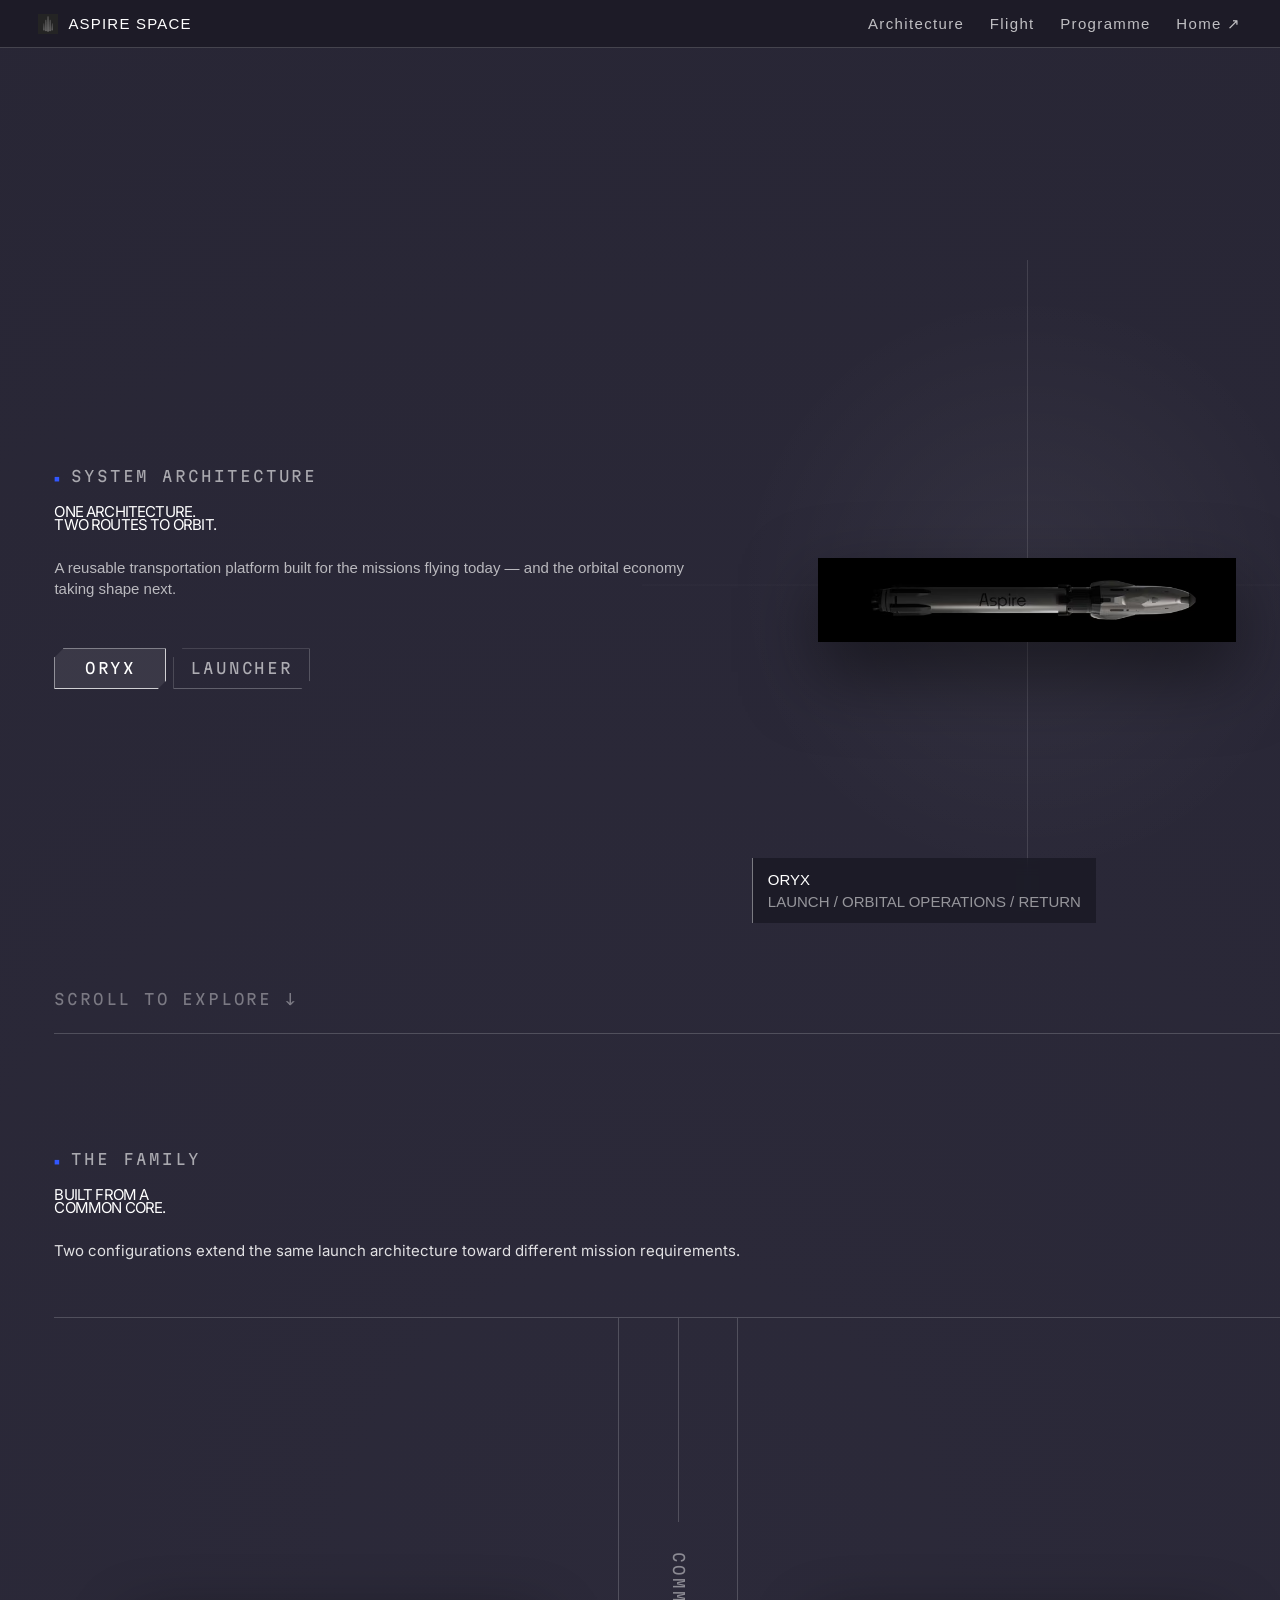
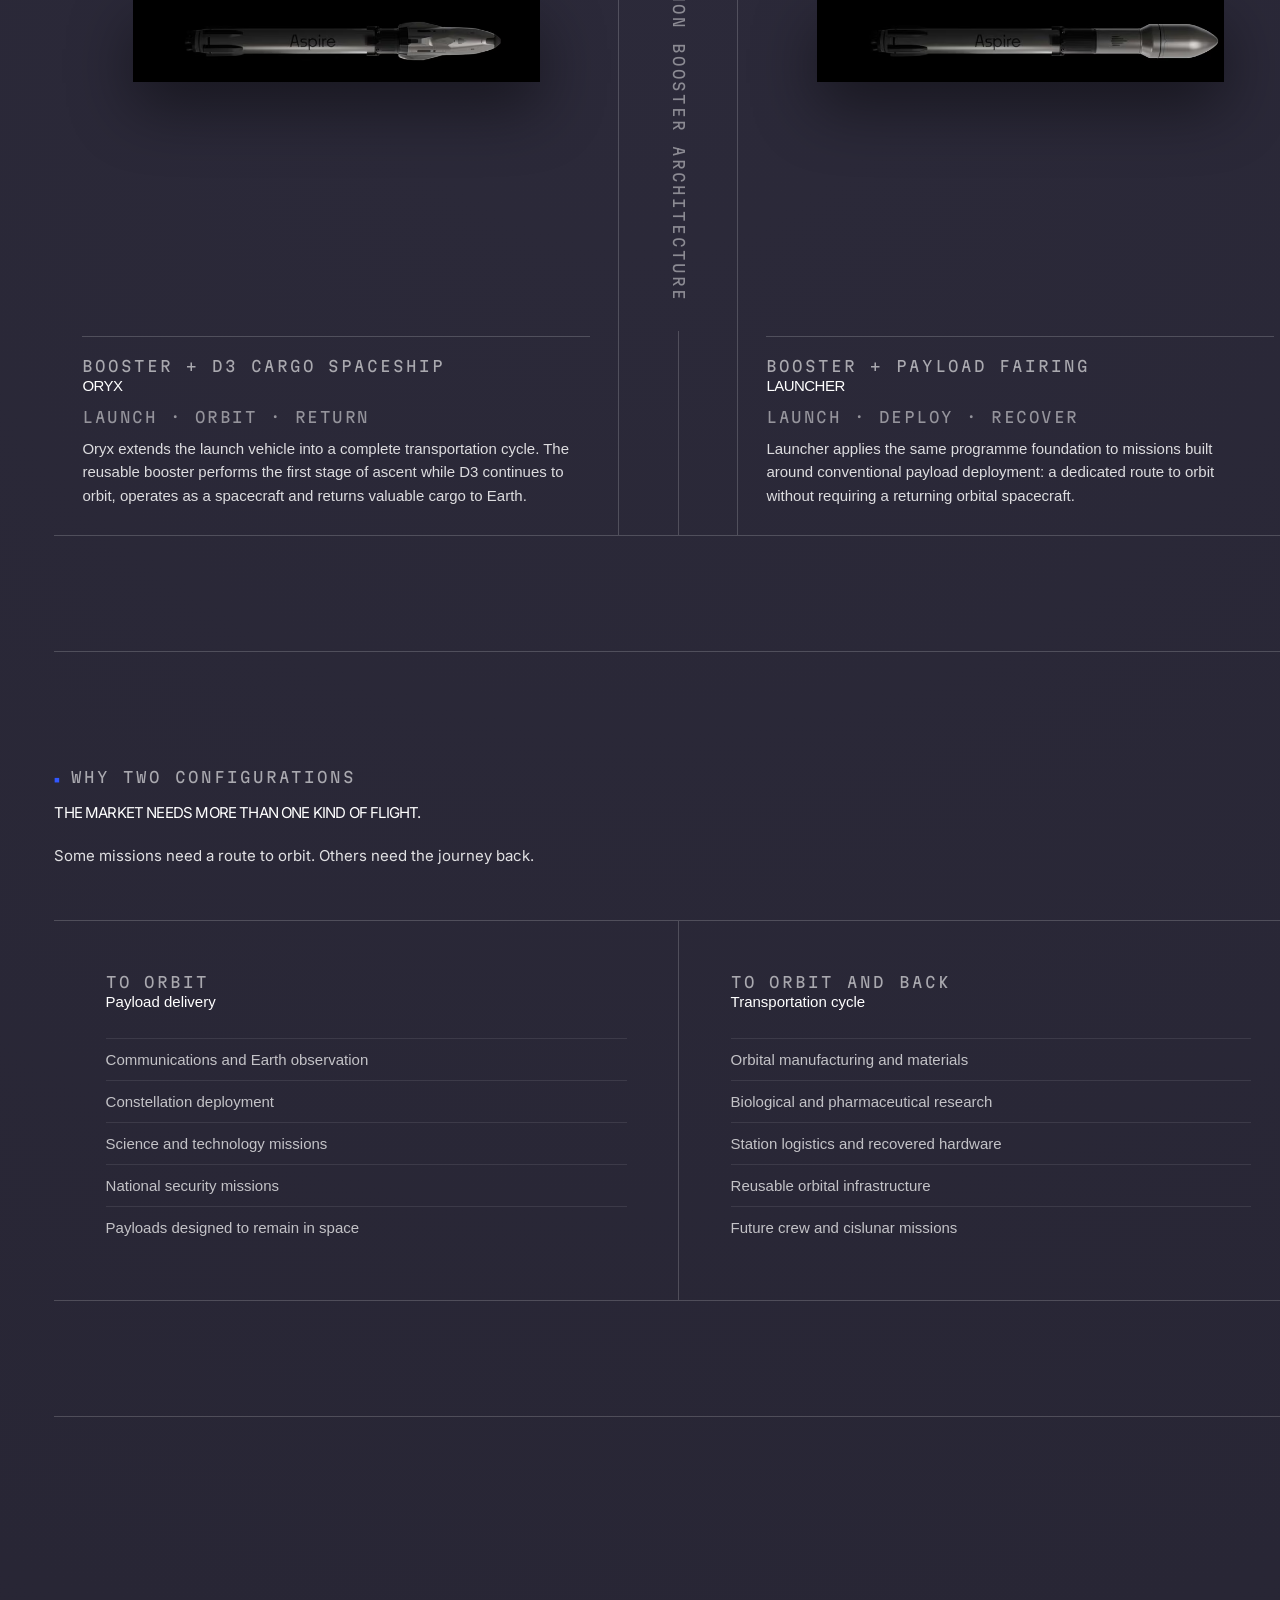
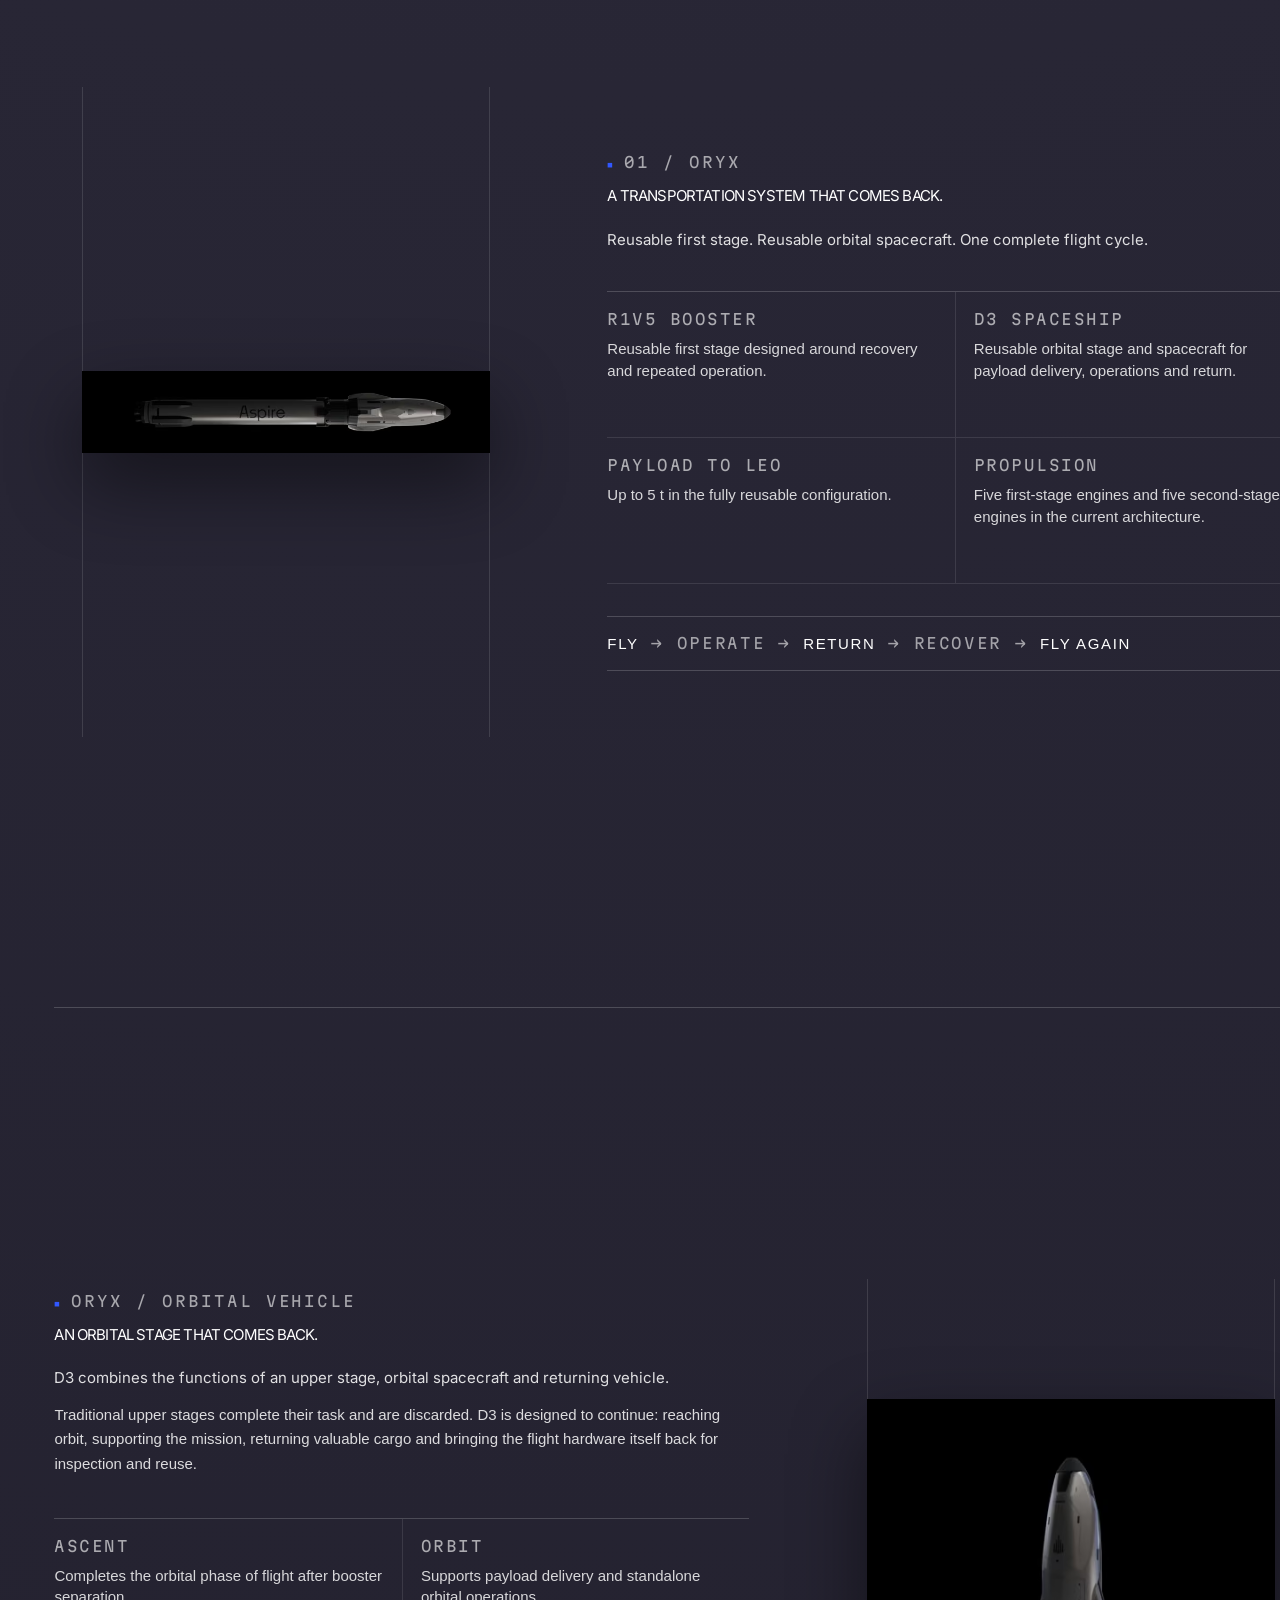
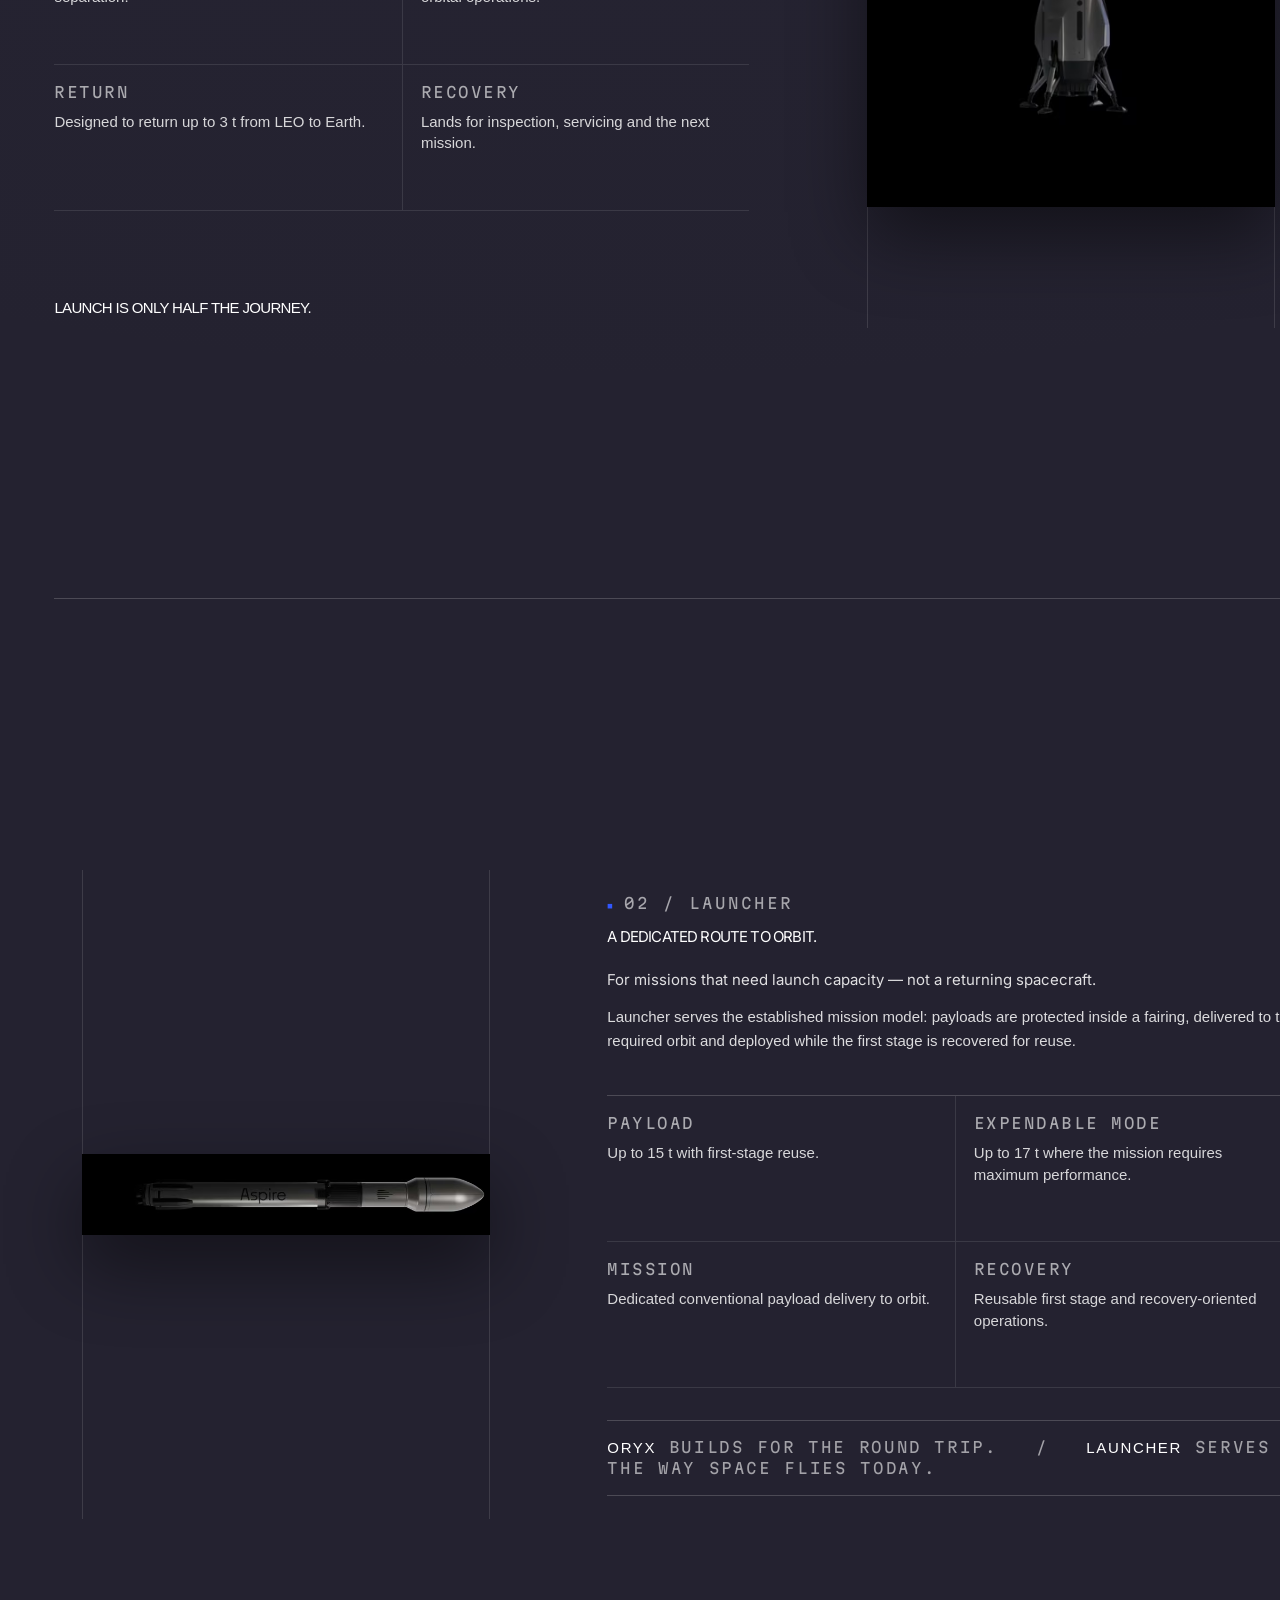
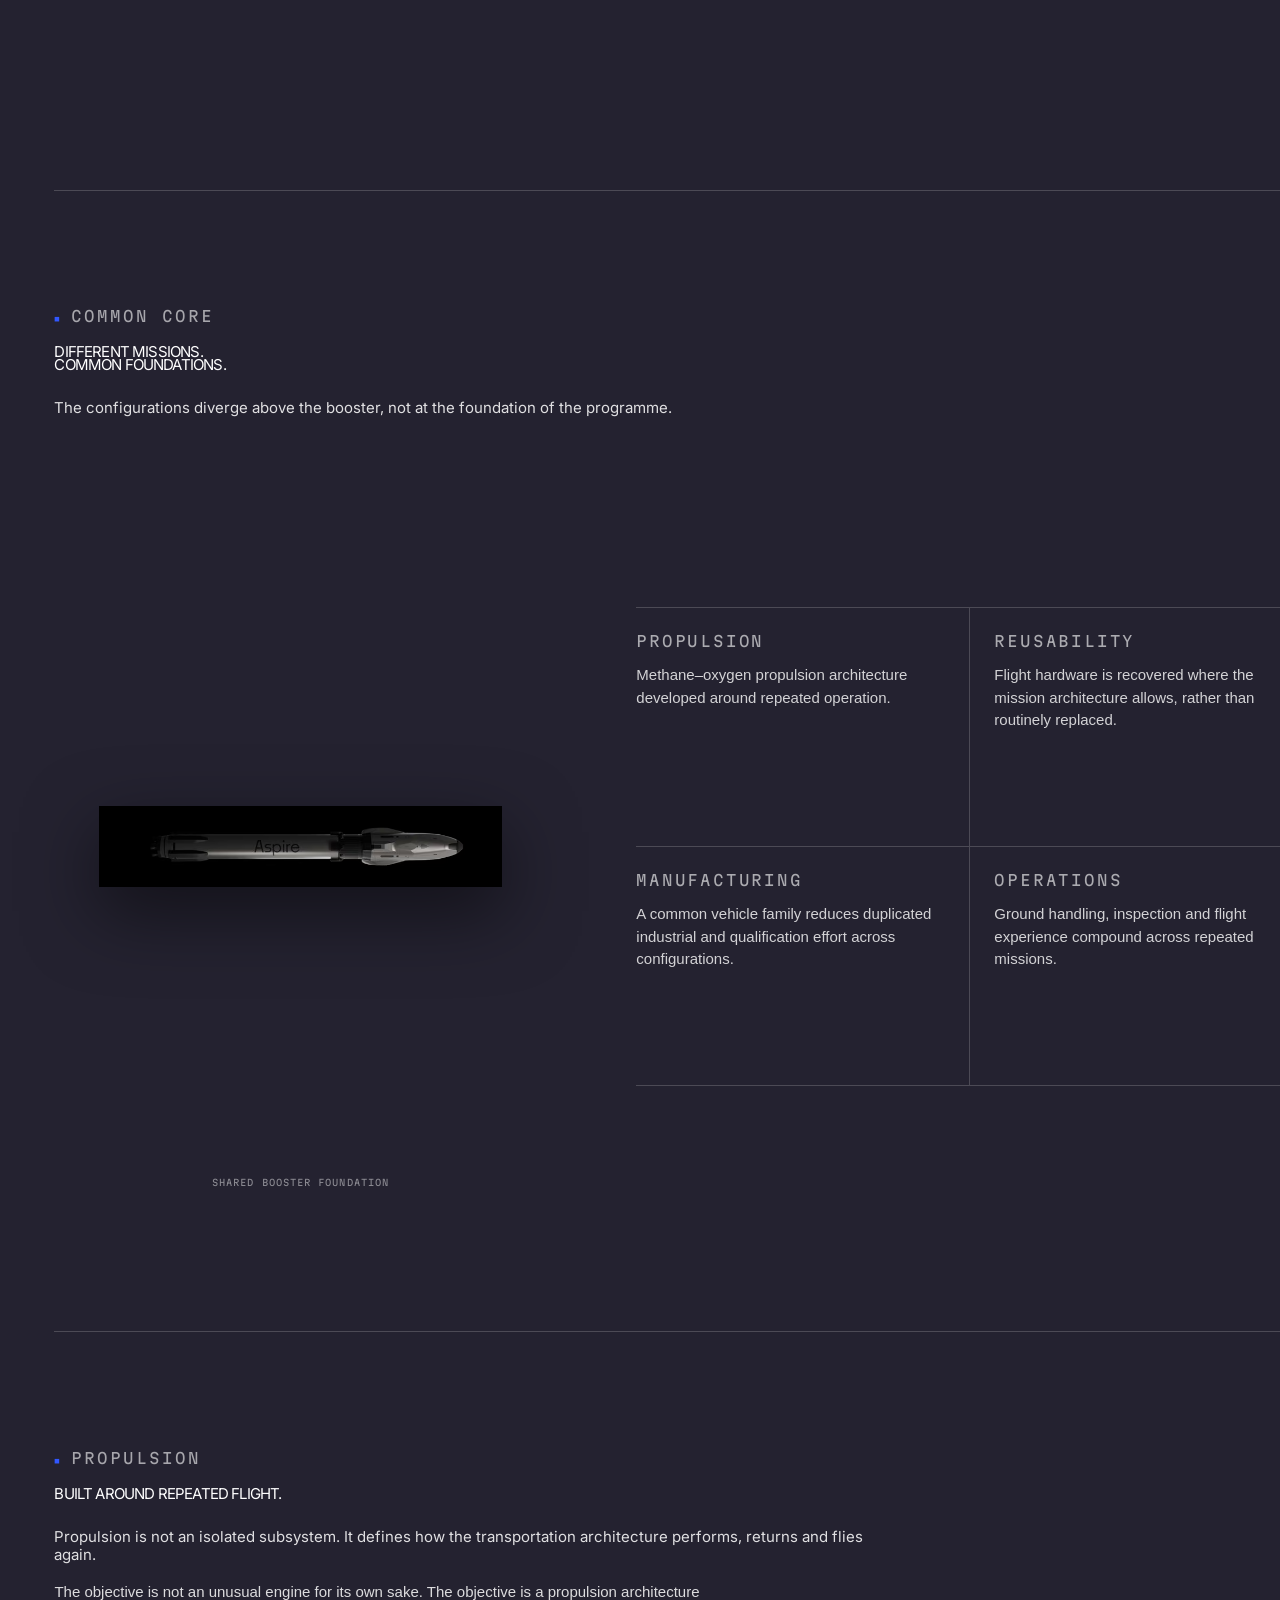
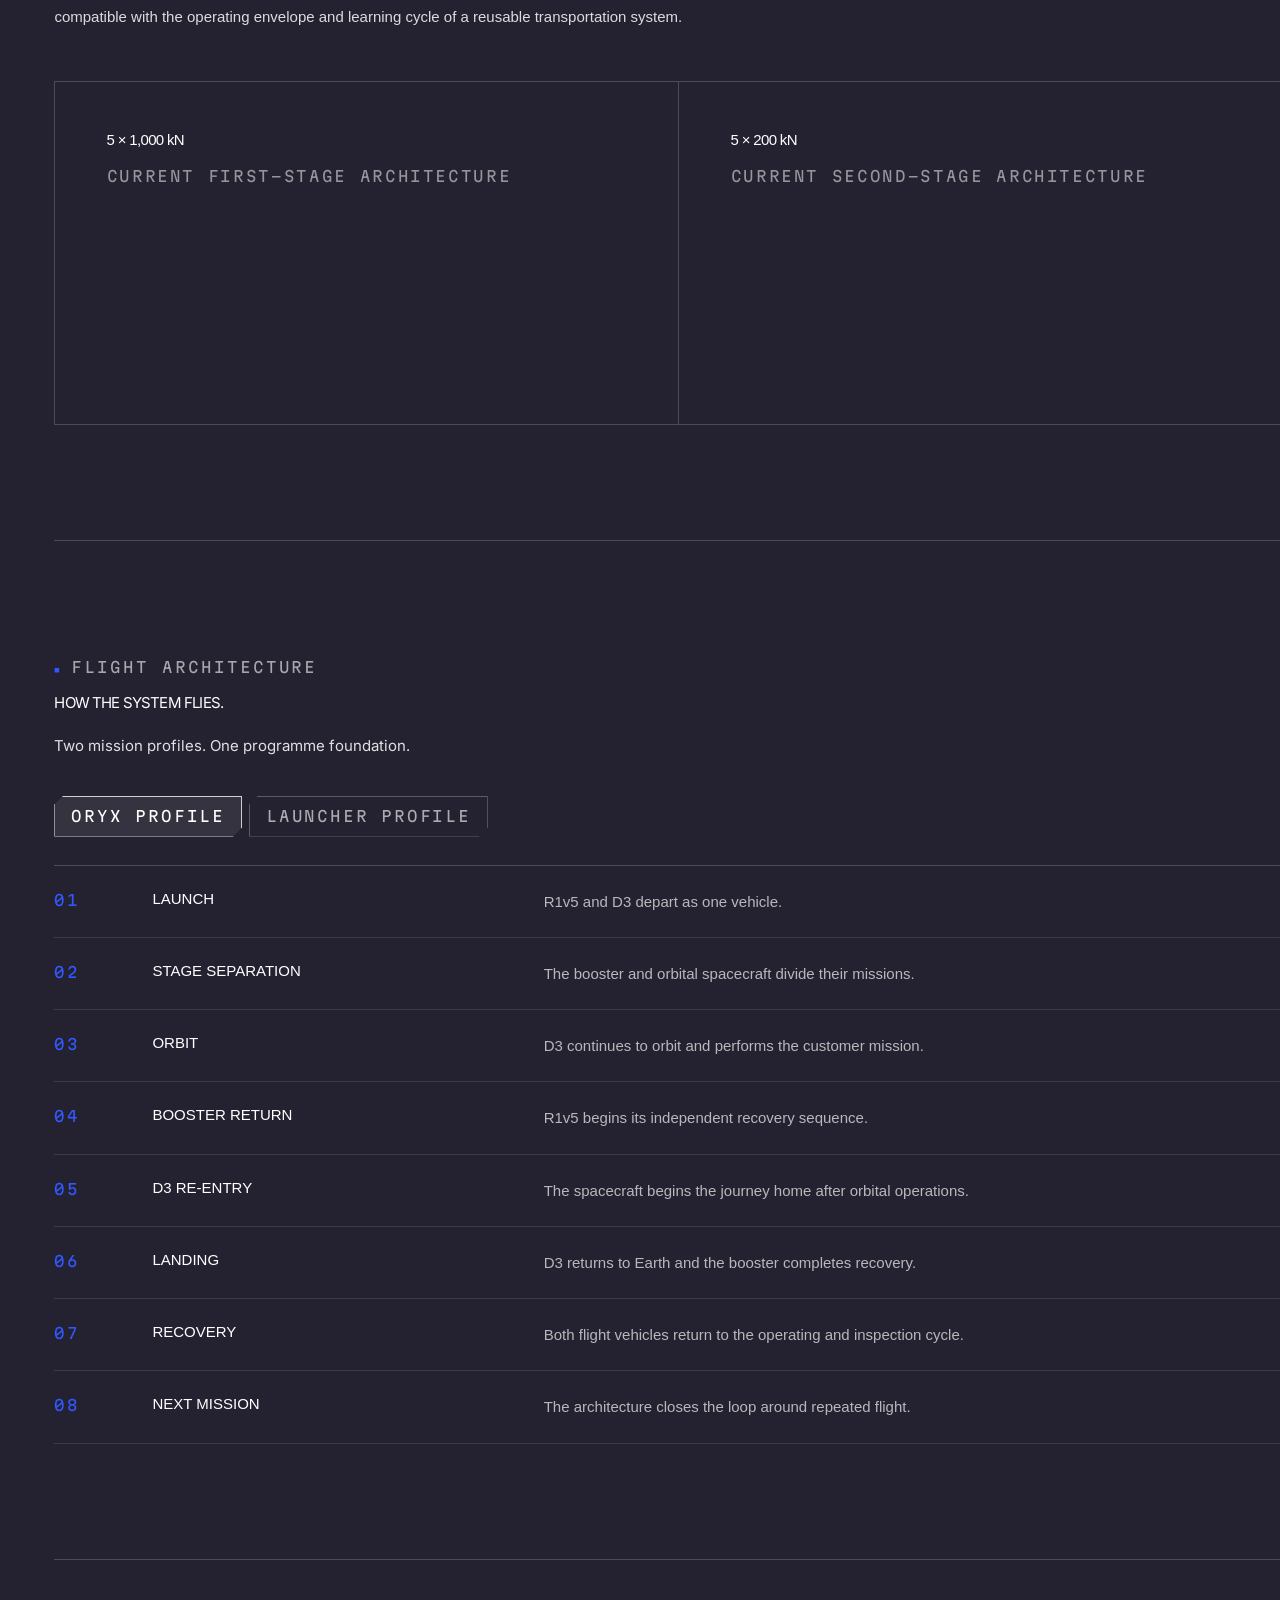
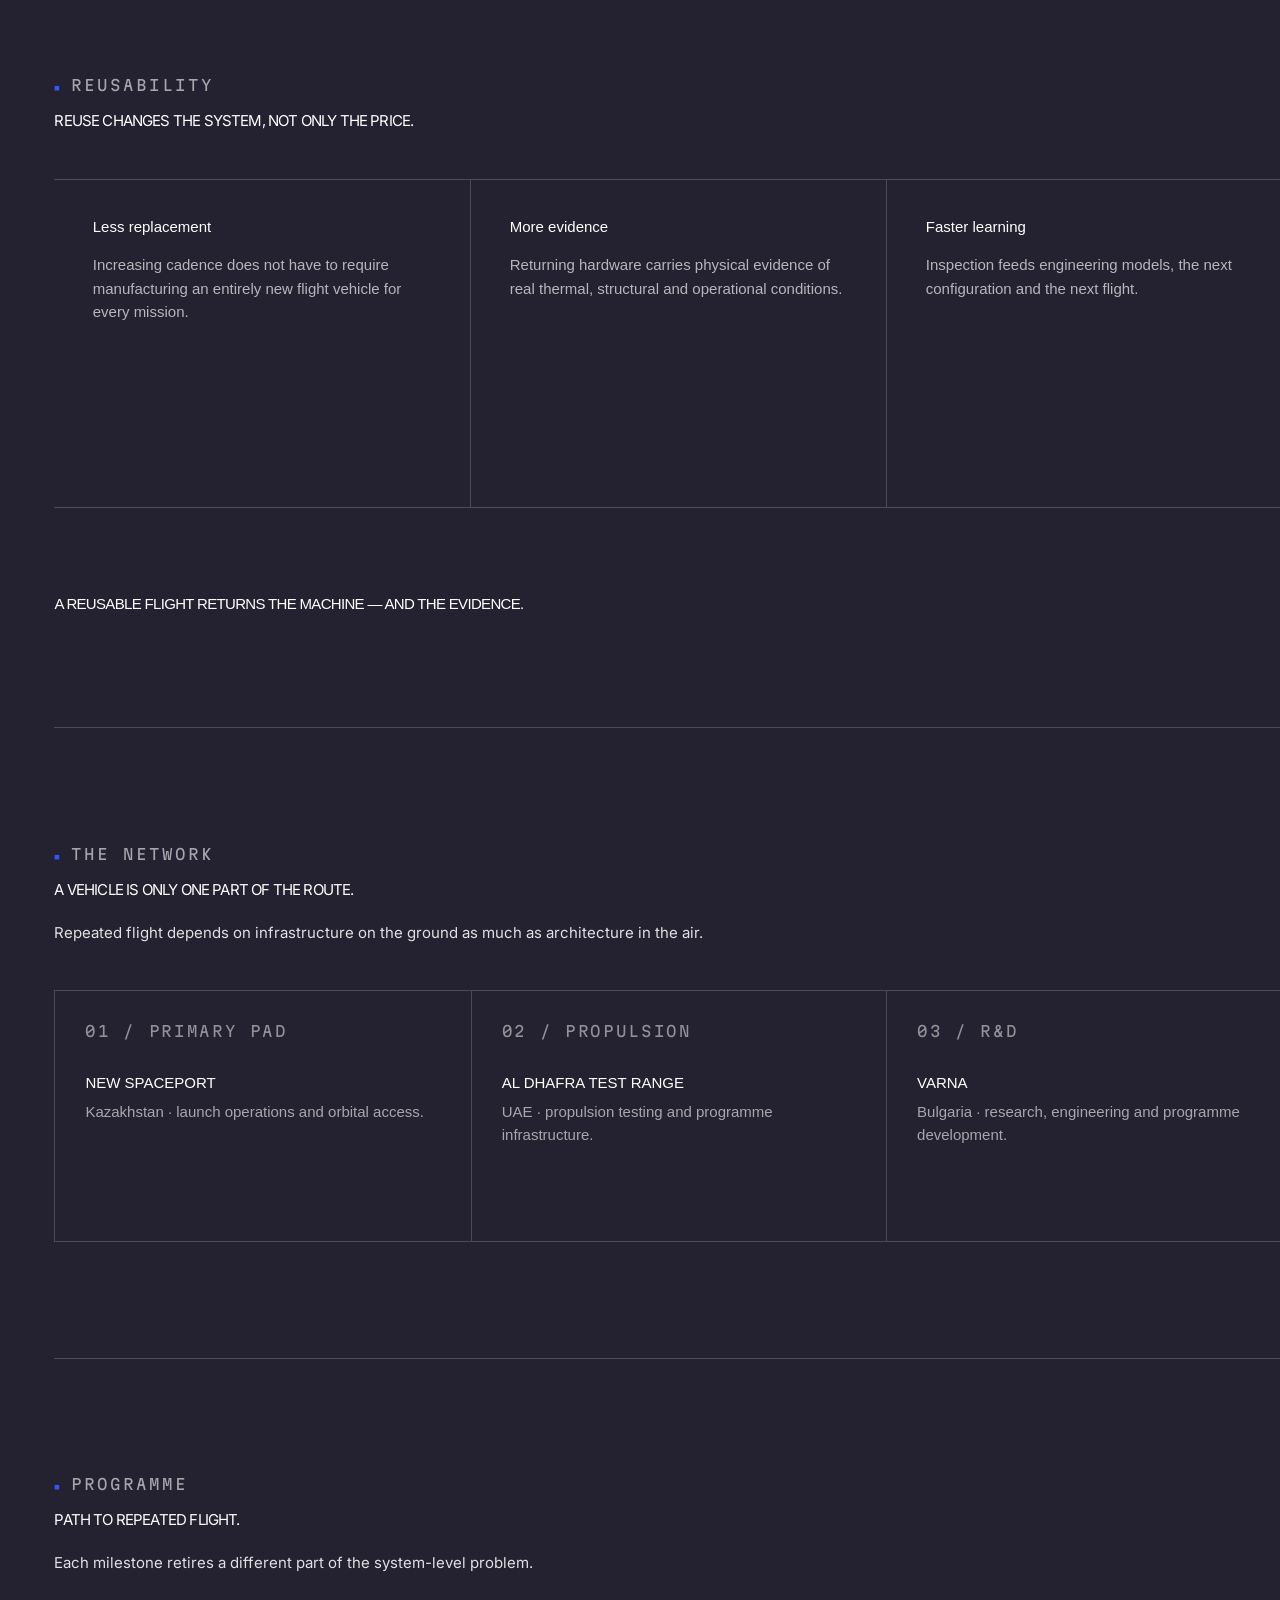
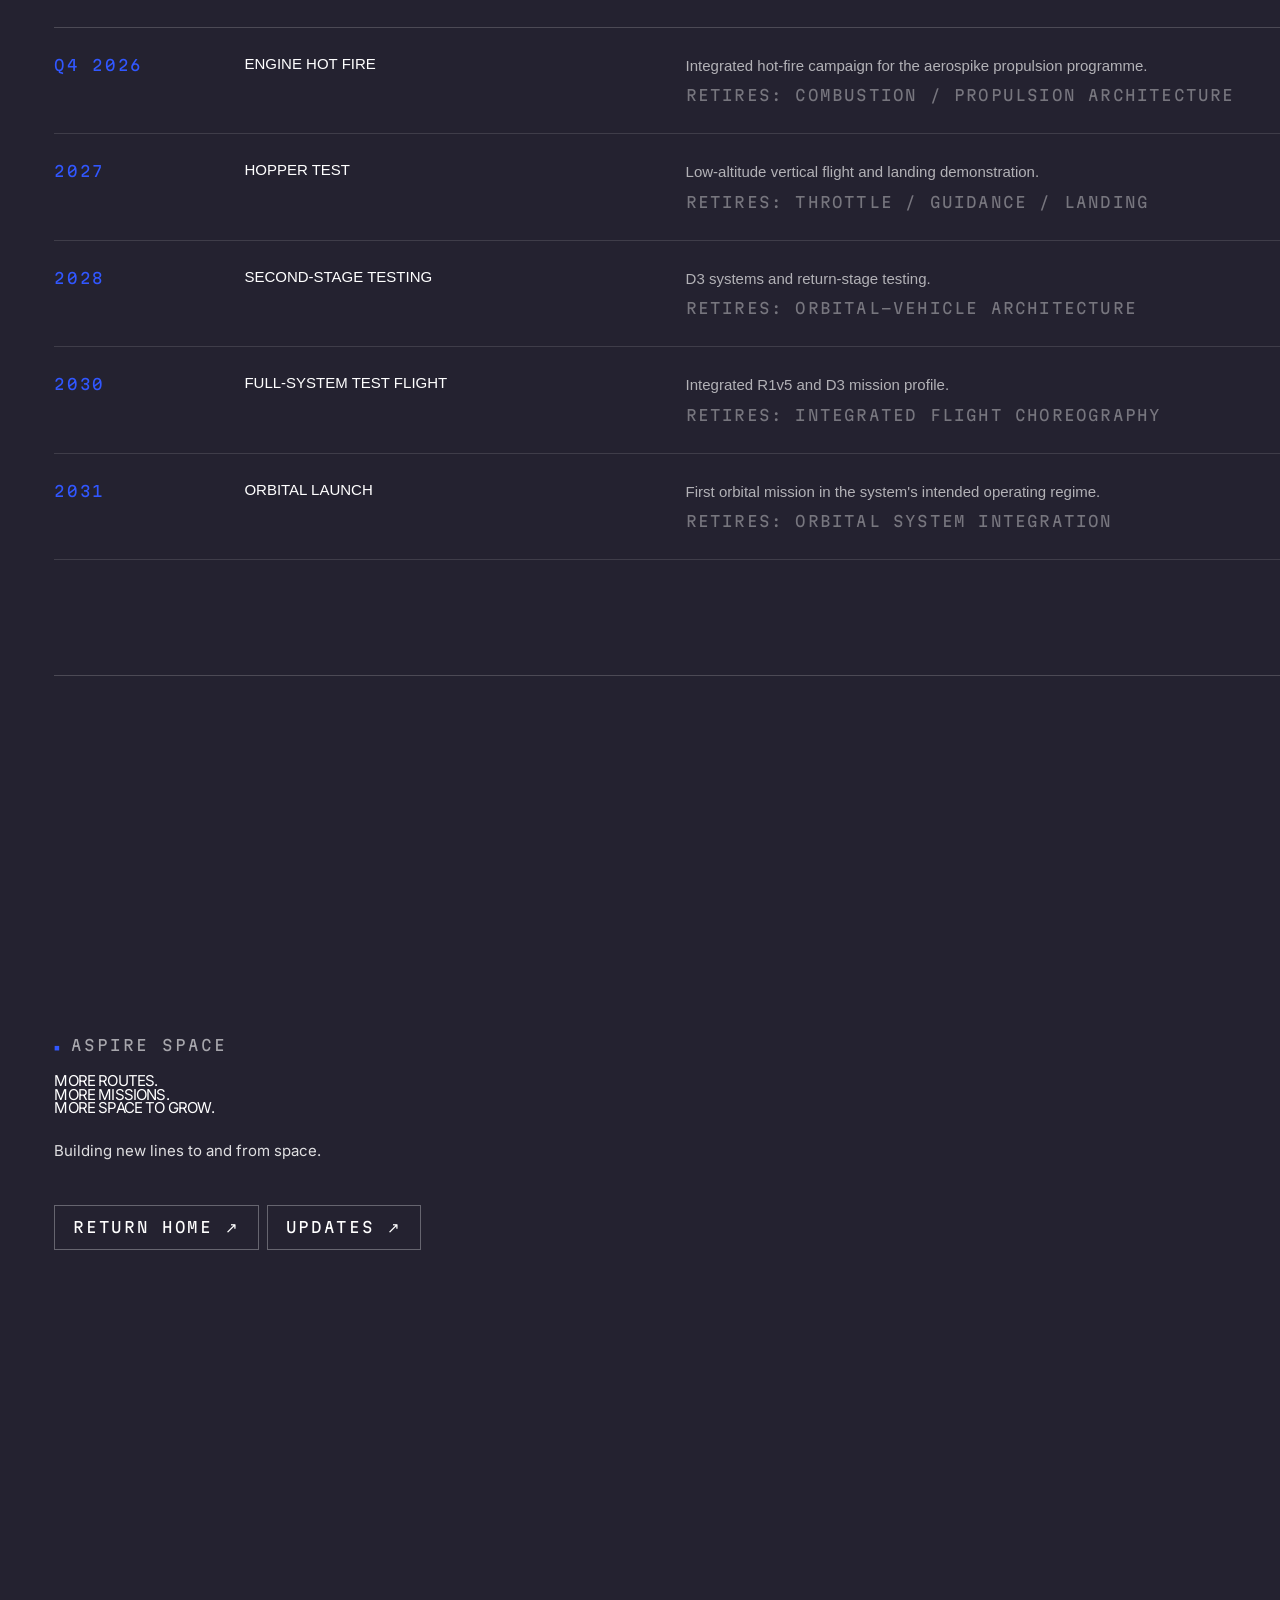
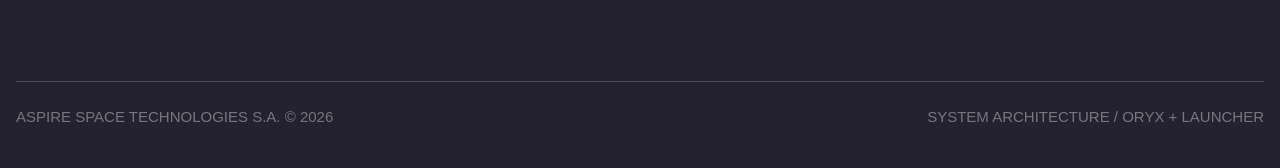
==== architecture.html @ 49a168ae "Add foundational Oryx and Launcher architecture page" ====
<!DOCTYPE html>
<html lang="en" class="dark">
<head>
  <meta charset="utf-8" />
  <meta name="viewport" content="width=device-width, initial-scale=1" />
  <meta name="description" content="Aspire Space system architecture: Oryx for launch, orbital operations and return; Launcher for dedicated payload delivery." />
  <title>Aspire Space | System Architecture — Oryx & Launcher</title>
  <link href="assets/images/favicon.png" rel="icon" type="image/png" />
  <link rel="stylesheet" href="css/styles.css" />
  <link rel="stylesheet" href="css/architecture-page.css" />
</head>
<body class="architecture-page">
  <header class="arch-page-header">
    <div class="arch-page-header-inner">
      <a class="arch-brand" href="index.html" aria-label="Aspire Space home">
        <img src="assets/images/favicon.png" alt="" />
        <span>ASPIRE SPACE</span>
      </a>
      <nav class="arch-header-nav" aria-label="System architecture navigation">
        <a href="#family">Architecture</a>
        <a href="#flight">Flight</a>
        <a href="#programme">Programme</a>
        <a href="index.html">Home ↗</a>
      </nav>
    </div>
  </header>

  <main class="arch-main">
    <section class="arch-hero" aria-labelledby="archHeroTitle">
      <div class="arch-hero-copy" data-arch-reveal>
        <div class="arch-eyebrow">SYSTEM ARCHITECTURE</div>
        <h1 class="arch-display" id="archHeroTitle">ONE ARCHITECTURE.<br />TWO ROUTES TO ORBIT.</h1>
        <p class="arch-hero-sub">A reusable transportation platform built for the missions flying today — and the orbital economy taking shape next.</p>
        <div class="arch-switcher" role="group" aria-label="Select vehicle configuration">
          <button class="arch-switch is-active" type="button" data-vehicle-switch="oryx">ORYX</button>
          <button class="arch-switch" type="button" data-vehicle-switch="launcher">LAUNCHER</button>
        </div>
      </div>

      <div class="arch-hero-visual" data-hero-visual data-arch-reveal>
        <img class="arch-hero-vehicle" data-hero-image src="assets/images/system/R1V5.avif" alt="Oryx fully reusable transportation system: R1v5 booster with D3 spacecraft" />
        <div class="arch-hero-meta">
          <strong data-hero-name>ORYX</strong>
          <span data-hero-role>LAUNCH / ORBITAL OPERATIONS / RETURN</span>
        </div>
      </div>
      <div class="arch-scroll-cue">SCROLL TO EXPLORE ↓</div>
    </section>

    <section class="arch-section" id="family">
      <div data-arch-reveal>
        <div class="arch-eyebrow">THE FAMILY</div>
        <h2 class="arch-display arch-display--medium">BUILT FROM A<br />COMMON CORE.</h2>
        <p class="arch-lead">Two configurations extend the same launch architecture toward different mission requirements.</p>
      </div>

      <div class="arch-family-grid" data-arch-reveal>
        <article class="arch-family-card">
          <div class="arch-family-visual"><img src="assets/images/system/R1V5.avif" alt="Oryx booster and D3 spacecraft" /></div>
          <div class="arch-family-copy">
            <div class="arch-tech">BOOSTER + D3 CARGO SPACESHIP</div>
            <h3>ORYX</h3>
            <div class="arch-family-role">LAUNCH · ORBIT · RETURN</div>
            <p>Oryx extends the launch vehicle into a complete transportation cycle. The reusable booster performs the first stage of ascent while D3 continues to orbit, operates as a spacecraft and returns valuable cargo to Earth.</p>
          </div>
        </article>
        <div class="arch-family-core">COMMON BOOSTER ARCHITECTURE</div>
        <article class="arch-family-card">
          <div class="arch-family-visual"><img src="assets/images/system/Fairings_2.avif" alt="Aspire Launcher booster and payload fairing" /></div>
          <div class="arch-family-copy">
            <div class="arch-tech">BOOSTER + PAYLOAD FAIRING</div>
            <h3>LAUNCHER</h3>
            <div class="arch-family-role">LAUNCH · DEPLOY · RECOVER</div>
            <p>Launcher applies the same programme foundation to missions built around conventional payload deployment: a dedicated route to orbit without requiring a returning orbital spacecraft.</p>
          </div>
        </article>
      </div>
    </section>

    <section class="arch-section">
      <div data-arch-reveal>
        <div class="arch-eyebrow">WHY TWO CONFIGURATIONS</div>
        <h2 class="arch-display arch-display--small">THE MARKET NEEDS MORE THAN ONE KIND OF FLIGHT.</h2>
        <p class="arch-lead">Some missions need a route to orbit. Others need the journey back.</p>
      </div>
      <div class="arch-reason-grid" data-arch-reveal>
        <div class="arch-reason-column">
          <div class="arch-tech">TO ORBIT</div>
          <h3>Payload delivery</h3>
          <ul>
            <li>Communications and Earth observation</li>
            <li>Constellation deployment</li>
            <li>Science and technology missions</li>
            <li>National security missions</li>
            <li>Payloads designed to remain in space</li>
          </ul>
        </div>
        <div class="arch-reason-column">
          <div class="arch-tech">TO ORBIT AND BACK</div>
          <h3>Transportation cycle</h3>
          <ul>
            <li>Orbital manufacturing and materials</li>
            <li>Biological and pharmaceutical research</li>
            <li>Station logistics and recovered hardware</li>
            <li>Reusable orbital infrastructure</li>
            <li>Future crew and cislunar missions</li>
          </ul>
        </div>
      </div>
    </section>

    <section class="arch-section arch-product" id="oryx">
      <div class="arch-product-visual" data-arch-reveal>
        <img src="assets/images/system/R1V5.avif" alt="Oryx full stack" />
      </div>
      <div class="arch-product-copy" data-arch-reveal>
        <div class="arch-eyebrow">01 / ORYX</div>
        <h2 class="arch-display arch-display--medium">A TRANSPORTATION SYSTEM THAT COMES BACK.</h2>
        <p class="arch-lead">Reusable first stage. Reusable orbital spacecraft. One complete flight cycle.</p>
        <div class="arch-callouts">
          <div class="arch-callout"><strong>R1V5 BOOSTER</strong><span>Reusable first stage designed around recovery and repeated operation.</span></div>
          <div class="arch-callout"><strong>D3 SPACESHIP</strong><span>Reusable orbital stage and spacecraft for payload delivery, operations and return.</span></div>
          <div class="arch-callout"><strong>PAYLOAD TO LEO</strong><span>Up to 5 t in the fully reusable configuration.</span></div>
          <div class="arch-callout"><strong>PROPULSION</strong><span>Five first-stage engines and five second-stage engines in the current architecture.</span></div>
        </div>
        <div class="arch-cycle-line"><b>FLY</b> → OPERATE → <b>RETURN</b> → RECOVER → <b>FLY AGAIN</b></div>
      </div>
    </section>

    <section class="arch-section arch-product arch-product--reverse arch-product--d3" id="d3">
      <div class="arch-product-visual" data-arch-reveal>
        <img src="assets/images/system/S2_5.avif" alt="D3 Cargo Spaceship with landing legs deployed" />
      </div>
      <div class="arch-product-copy" data-arch-reveal>
        <div class="arch-eyebrow">ORYX / ORBITAL VEHICLE</div>
        <h2 class="arch-display arch-display--medium">AN ORBITAL STAGE THAT COMES BACK.</h2>
        <p class="arch-lead">D3 combines the functions of an upper stage, orbital spacecraft and returning vehicle.</p>
        <p class="arch-body-copy">Traditional upper stages complete their task and are discarded. D3 is designed to continue: reaching orbit, supporting the mission, returning valuable cargo and bringing the flight hardware itself back for inspection and reuse.</p>
        <div class="arch-callouts">
          <div class="arch-callout"><strong>ASCENT</strong><span>Completes the orbital phase of flight after booster separation.</span></div>
          <div class="arch-callout"><strong>ORBIT</strong><span>Supports payload delivery and standalone orbital operations.</span></div>
          <div class="arch-callout"><strong>RETURN</strong><span>Designed to return up to 3 t from LEO to Earth.</span></div>
          <div class="arch-callout"><strong>RECOVERY</strong><span>Lands for inspection, servicing and the next mission.</span></div>
        </div>
        <div class="arch-statement">LAUNCH IS ONLY HALF THE JOURNEY.</div>
      </div>
    </section>

    <section class="arch-section arch-product" id="launcher">
      <div class="arch-product-visual" data-arch-reveal>
        <img src="assets/images/system/Fairings_2.avif" alt="Aspire Launcher" />
      </div>
      <div class="arch-product-copy" data-arch-reveal>
        <div class="arch-eyebrow">02 / LAUNCHER</div>
        <h2 class="arch-display arch-display--medium">A DEDICATED ROUTE TO ORBIT.</h2>
        <p class="arch-lead">For missions that need launch capacity — not a returning spacecraft.</p>
        <p class="arch-body-copy">Launcher serves the established mission model: payloads are protected inside a fairing, delivered to the required orbit and deployed while the first stage is recovered for reuse.</p>
        <div class="arch-callouts">
          <div class="arch-callout"><strong>PAYLOAD</strong><span>Up to 15 t with first-stage reuse.</span></div>
          <div class="arch-callout"><strong>EXPENDABLE MODE</strong><span>Up to 17 t where the mission requires maximum performance.</span></div>
          <div class="arch-callout"><strong>MISSION</strong><span>Dedicated conventional payload delivery to orbit.</span></div>
          <div class="arch-callout"><strong>RECOVERY</strong><span>Reusable first stage and recovery-oriented operations.</span></div>
        </div>
        <div class="arch-cycle-line"><b>ORYX</b> BUILDS FOR THE ROUND TRIP. &nbsp; / &nbsp; <b>LAUNCHER</b> SERVES THE WAY SPACE FLIES TODAY.</div>
      </div>
    </section>

    <section class="arch-section" id="common-core">
      <div data-arch-reveal>
        <div class="arch-eyebrow">COMMON CORE</div>
        <h2 class="arch-display arch-display--medium">DIFFERENT MISSIONS.<br />COMMON FOUNDATIONS.</h2>
        <p class="arch-lead">The configurations diverge above the booster, not at the foundation of the programme.</p>
      </div>
      <div class="arch-core-layout">
        <div class="arch-core-stack" data-arch-reveal><img src="assets/images/system/R1V5.avif" alt="Oryx full stack illustrating shared booster foundation" /></div>
        <div class="arch-principles" data-arch-reveal>
          <article class="arch-principle"><h3>PROPULSION</h3><p>Methane–oxygen propulsion architecture developed around repeated operation.</p></article>
          <article class="arch-principle"><h3>REUSABILITY</h3><p>Flight hardware is recovered where the mission architecture allows, rather than routinely replaced.</p></article>
          <article class="arch-principle"><h3>MANUFACTURING</h3><p>A common vehicle family reduces duplicated industrial and qualification effort across configurations.</p></article>
          <article class="arch-principle"><h3>OPERATIONS</h3><p>Ground handling, inspection and flight experience compound across repeated missions.</p></article>
        </div>
      </div>
    </section>

    <section class="arch-section" id="propulsion">
      <div data-arch-reveal>
        <div class="arch-eyebrow">PROPULSION</div>
        <h2 class="arch-display arch-display--medium">BUILT AROUND REPEATED FLIGHT.</h2>
        <p class="arch-lead">Propulsion is not an isolated subsystem. It defines how the transportation architecture performs, returns and flies again.</p>
        <p class="arch-body-copy">The objective is not an unusual engine for its own sake. The objective is a propulsion architecture compatible with the operating envelope and learning cycle of a reusable transportation system.</p>
      </div>
      <div class="arch-propulsion-panel" data-arch-reveal>
        <div class="arch-propulsion-stat"><span class="arch-stat-value">5 × 1,000 kN</span><span class="arch-stat-label">CURRENT FIRST-STAGE ARCHITECTURE</span></div>
        <div class="arch-propulsion-stat"><span class="arch-stat-value">5 × 200 kN</span><span class="arch-stat-label">CURRENT SECOND-STAGE ARCHITECTURE</span></div>
      </div>
    </section>

    <section class="arch-section" id="flight">
      <div data-arch-reveal>
        <div class="arch-eyebrow">FLIGHT ARCHITECTURE</div>
        <h2 class="arch-display arch-display--medium">HOW THE SYSTEM FLIES.</h2>
        <p class="arch-lead">Two mission profiles. One programme foundation.</p>
        <div class="arch-profile-tabs" role="group" aria-label="Select flight profile">
          <button class="arch-switch is-active" type="button" data-profile-switch="oryx">ORYX PROFILE</button>
          <button class="arch-switch" type="button" data-profile-switch="launcher">LAUNCHER PROFILE</button>
        </div>
      </div>

      <div class="arch-profile is-active" data-flight-profile="oryx" data-arch-reveal>
        <article class="arch-profile-step"><div class="arch-profile-step-num">01</div><h3>LAUNCH</h3><p>R1v5 and D3 depart as one vehicle.</p></article>
        <article class="arch-profile-step"><div class="arch-profile-step-num">02</div><h3>STAGE SEPARATION</h3><p>The booster and orbital spacecraft divide their missions.</p></article>
        <article class="arch-profile-step"><div class="arch-profile-step-num">03</div><h3>ORBIT</h3><p>D3 continues to orbit and performs the customer mission.</p></article>
        <article class="arch-profile-step"><div class="arch-profile-step-num">04</div><h3>BOOSTER RETURN</h3><p>R1v5 begins its independent recovery sequence.</p></article>
        <article class="arch-profile-step"><div class="arch-profile-step-num">05</div><h3>D3 RE-ENTRY</h3><p>The spacecraft begins the journey home after orbital operations.</p></article>
        <article class="arch-profile-step"><div class="arch-profile-step-num">06</div><h3>LANDING</h3><p>D3 returns to Earth and the booster completes recovery.</p></article>
        <article class="arch-profile-step"><div class="arch-profile-step-num">07</div><h3>RECOVERY</h3><p>Both flight vehicles return to the operating and inspection cycle.</p></article>
        <article class="arch-profile-step"><div class="arch-profile-step-num">08</div><h3>NEXT MISSION</h3><p>The architecture closes the loop around repeated flight.</p></article>
      </div>

      <div class="arch-profile" data-flight-profile="launcher" data-arch-reveal>
        <article class="arch-profile-step"><div class="arch-profile-step-num">01</div><h3>LAUNCH</h3><p>The booster and payload stack depart as an integrated vehicle.</p></article>
        <article class="arch-profile-step"><div class="arch-profile-step-num">02</div><h3>STAGE SEPARATION</h3><p>The upper flight element continues toward the payload deployment orbit.</p></article>
        <article class="arch-profile-step"><div class="arch-profile-step-num">03</div><h3>PAYLOAD DELIVERY</h3><p>The mission continues under the conventional fairing-based launch model.</p></article>
        <article class="arch-profile-step"><div class="arch-profile-step-num">04</div><h3>DEPLOYMENT</h3><p>The payload is released into its intended operating regime.</p></article>
        <article class="arch-profile-step"><div class="arch-profile-step-num">05</div><h3>BOOSTER RETURN</h3><p>The reusable first stage returns independently.</p></article>
        <article class="arch-profile-step"><div class="arch-profile-step-num">06</div><h3>RECOVERY</h3><p>The recovered stage enters inspection and servicing.</p></article>
        <article class="arch-profile-step"><div class="arch-profile-step-num">07</div><h3>NEXT MISSION</h3><p>The stage returns to the flight cycle.</p></article>
      </div>
    </section>

    <section class="arch-section" id="reuse">
      <div data-arch-reveal>
        <div class="arch-eyebrow">REUSABILITY</div>
        <h2 class="arch-display arch-display--medium">REUSE CHANGES THE SYSTEM, NOT ONLY THE PRICE.</h2>
      </div>
      <div class="arch-reuse-grid" data-arch-reveal>
        <article class="arch-reuse-item"><h3>Less replacement</h3><p>Increasing cadence does not have to require manufacturing an entirely new flight vehicle for every mission.</p></article>
        <article class="arch-reuse-item"><h3>More evidence</h3><p>Returning hardware carries physical evidence of real thermal, structural and operational conditions.</p></article>
        <article class="arch-reuse-item"><h3>Faster learning</h3><p>Inspection feeds engineering models, the next configuration and the next flight.</p></article>
      </div>
      <div class="arch-statement" data-arch-reveal>A REUSABLE FLIGHT RETURNS THE MACHINE — AND THE EVIDENCE.</div>
    </section>

    <section class="arch-section" id="network">
      <div data-arch-reveal>
        <div class="arch-eyebrow">THE NETWORK</div>
        <h2 class="arch-display arch-display--medium">A VEHICLE IS ONLY ONE PART OF THE ROUTE.</h2>
        <p class="arch-lead">Repeated flight depends on infrastructure on the ground as much as architecture in the air.</p>
      </div>
      <div class="arch-network-grid" data-arch-reveal>
        <article class="arch-network-node"><strong>01 / PRIMARY PAD</strong><h3>NEW SPACEPORT</h3><p>Kazakhstan · launch operations and orbital access.</p></article>
        <article class="arch-network-node"><strong>02 / PROPULSION</strong><h3>AL DHAFRA TEST RANGE</h3><p>UAE · propulsion testing and programme infrastructure.</p></article>
        <article class="arch-network-node"><strong>03 / R&amp;D</strong><h3>VARNA</h3><p>Bulgaria · research, engineering and programme development.</p></article>
      </div>
    </section>

    <section class="arch-section" id="programme">
      <div data-arch-reveal>
        <div class="arch-eyebrow">PROGRAMME</div>
        <h2 class="arch-display arch-display--medium">PATH TO REPEATED FLIGHT.</h2>
        <p class="arch-lead">Each milestone retires a different part of the system-level problem.</p>
      </div>
      <div class="arch-timeline" data-arch-reveal>
        <article class="arch-milestone"><div class="arch-milestone-year">Q4 2026</div><h3>ENGINE HOT FIRE</h3><p>Integrated hot-fire campaign for the aerospike propulsion programme.<small>retires: combustion / propulsion architecture</small></p></article>
        <article class="arch-milestone"><div class="arch-milestone-year">2027</div><h3>HOPPER TEST</h3><p>Low-altitude vertical flight and landing demonstration.<small>retires: throttle / guidance / landing</small></p></article>
        <article class="arch-milestone"><div class="arch-milestone-year">2028</div><h3>SECOND-STAGE TESTING</h3><p>D3 systems and return-stage testing.<small>retires: orbital-vehicle architecture</small></p></article>
        <article class="arch-milestone"><div class="arch-milestone-year">2030</div><h3>FULL-SYSTEM TEST FLIGHT</h3><p>Integrated R1v5 and D3 mission profile.<small>retires: integrated flight choreography</small></p></article>
        <article class="arch-milestone"><div class="arch-milestone-year">2031</div><h3>ORBITAL LAUNCH</h3><p>First orbital mission in the system's intended operating regime.<small>retires: orbital system integration</small></p></article>
      </div>
    </section>

    <section class="arch-section arch-final">
      <div data-arch-reveal>
        <div class="arch-eyebrow">ASPIRE SPACE</div>
        <h2 class="arch-display">MORE ROUTES.<br />MORE MISSIONS.<br />MORE SPACE TO GROW.</h2>
        <p class="arch-lead">Building new lines to and from space.</p>
        <div class="arch-final-links">
          <a class="arch-cta" href="index.html">RETURN HOME ↗</a>
          <a class="arch-cta" href="index.html#mediaMegaTitle">UPDATES ↗</a>
        </div>
      </div>
    </section>
  </main>

  <footer class="arch-footer"><span>ASPIRE SPACE TECHNOLOGIES S.A. © 2026</span><span>SYSTEM ARCHITECTURE / ORYX + LAUNCHER</span></footer>
  <script src="js/architecture-page.js"></script>
</body>
</html>
---- css/styles.css ----
@import url('https://fonts.googleapis.com/css2?family=Inter:wght@300;400;500;600;700&family=Martian+Mono:wght@400&display=swap');

        @font-face {
            font-family: 'Forma DJR';
            src: local('Forma DJR'),
                 local('FormaDJRText-Regular'),
                 url('fonts/FormaDJRText-Regular.woff2') format('woff2');
            font-style: normal;
            font-weight: 400;
            font-display: swap;
        }

        @font-face {
            font-family: 'Forma DJR';
            src: local('Forma DJR Medium'),
                 local('FormaDJRDisplay-Medium'),
                 url('fonts/FormaDJRDisplay-Medium.woff2') format('woff2');
            font-style: normal;
            font-weight: 500;
            font-display: swap;
        }
        
        body {
            font-family: 'Forma DJR', 'Inter', sans-serif;
            background-color: #242230;
            color: #d4d4d8;
            overflow-x: hidden;
        }

        .font-sans-ui,
        .semantic-copy {
            font-family: 'Forma DJR', 'Inter', sans-serif !important;
            text-transform: none;
        }

        .hud-panel {
            background: rgba(18, 20, 24, 0.85);
            backdrop-filter: blur(12px);
            -webkit-backdrop-filter: blur(12px);
            border: 1px solid rgba(161, 161, 170, 0.2);
            box-shadow: 0 10px 30px rgba(0,0,0,0.5);
        }

        .silver-tile-pattern {
            background-image: 
                linear-gradient(30deg, rgba(192, 192, 192, 0.08) 12%, transparent 12.5%, transparent 87%, rgba(192, 192, 192, 0.08) 87.5%, rgba(192, 192, 192, 0.08)),
                linear-gradient(150deg, rgba(192, 192, 192, 0.08) 12%, transparent 12.5%, transparent 87%, rgba(192, 192, 192, 0.08) 87.5%, rgba(192, 192, 192, 0.08)),
                linear-gradient(30deg, rgba(192, 192, 192, 0.05) 37%, transparent 37.5%, transparent 62.5%, rgba(192, 192, 192, 0.05) 63%, rgba(192, 192, 192, 0.05)),
                linear-gradient(150deg, rgba(192, 192, 192, 0.05) 37%, transparent 37.5%, transparent 62.5%, rgba(192, 192, 192, 0.05) 63%, rgba(192, 192, 192, 0.05));
            background-size: 40px 70px;
            background-position: 0 0, 0 0, 20px 35px, 20px 35px;
        }

        .scanline-overlay {
            background: linear-gradient(to bottom, rgba(255,255,255,0), rgba(255,255,255,0) 50%, rgba(0, 0, 0, 0.35) 50%, rgba(0, 0, 0, 0.35));
            background-size: 100% 4px;
        }

        ::-webkit-scrollbar { width: 5px; height: 5px; }
        ::-webkit-scrollbar-track { background: rgba(0,0,0,0.2); }
        ::-webkit-scrollbar-thumb { background: rgba(161, 161, 170, 0.3); border-radius: 2px; }
        ::-webkit-scrollbar-thumb:hover { background: rgba(161, 161, 170, 0.6); }

        @keyframes marquee {
            0% { transform: translateX(0%); }
            100% { transform: translateX(-50%); }
        }
        .animate-marquee {
            display: inline-flex;
            animation: marquee 60s linear infinite;
        }
        .ticker-container:hover .animate-marquee {
            animation-play-state: paused;
        }

        /* Accurate 2D world map */
        .world-map-svg {
            display: block;
            height: clamp(250px, 31vw, 430px);
            overflow: visible;
        }

        .world-map-graticule line {
            stroke: rgba(161, 161, 170, 0.15);
            stroke-width: 0.75;
            stroke-dasharray: 4 7;
            vector-effect: non-scaling-stroke;
        }

        .world-country {
            fill: url(#mapLandGradient);
            stroke: rgba(228, 228, 231, 0.55);
            stroke-width: 0.72;
            vector-effect: non-scaling-stroke;
            transition: fill 180ms ease, stroke 180ms ease, opacity 180ms ease;
        }

        .world-country:hover {
            fill: rgba(161, 161, 170, 0.82);
            stroke: rgba(255, 255, 255, 0.9);
        }

        .world-country--kazakhstan {
            fill: rgba(219, 143, 103, 0.9);
            stroke: rgba(255, 210, 180, 0.95);
        }

        .world-country--uae {
            fill: rgba(16, 185, 129, 0.95);
            stroke: rgba(167, 243, 208, 1);
        }

        .map-pin-label {
            fill: #f4f4f5;
            font-family: 'Martian Mono', monospace;
            font-size: 10px;
            font-weight: 600;
            paint-order: stroke;
            stroke: #050609;
            stroke-width: 3px;
            stroke-linejoin: round;
        }

        .map-pin-pulse {
            transform-box: fill-box;
            transform-origin: center;
            animation: map-pin-pulse 2.2s ease-out infinite;
        }

        @keyframes map-pin-pulse {
            0% { transform: scale(0.5); opacity: 0.55; }
            75%, 100% { transform: scale(2.1); opacity: 0; }
        }

        /* Hero viewer controls */
        .hero-model-status,
        .hero-view-button,
        .hero-view-hint {
            border: 1px solid rgba(161, 161, 170, 0.45);
            background: rgba(0, 0, 0, 0.7);
            color: #d4d4d8;
            padding: 7px 10px;
            font-family: 'Martian Mono', monospace;
            font-size: 9px;
            line-height: 1;
            letter-spacing: 0.06em;
            backdrop-filter: blur(10px);
        }

        .hero-model-status {
            color: #6ee7b7;
        }

        .hero-view-button {
            transition: border-color 160ms ease, color 160ms ease, background 160ms ease;
        }

        .hero-view-button:hover {
            border-color: rgba(244, 244, 245, 0.9);
            color: #ffffff;
            background: rgba(39, 39, 42, 0.92);
        }

        .hero-view-hint {
            border-color: transparent;
            background: rgba(0, 0, 0, 0.45);
            color: #71717a;
        }

        /* Five-times-larger illustrated media strip */
        .media-mega-section {
            width: 100%;
            position: relative;
            z-index: 10;
            margin-top: -48px;
            border-top: 1px solid rgba(63, 63, 70, 0.9);
            border-bottom: 1px solid rgba(63, 63, 70, 0.9);
            background: rgba(3, 4, 6, 0.97);
            overflow: hidden;
        }

        .media-mega-header {
            min-height: 78px;
            padding: 18px clamp(18px, 3vw, 54px);
            display: flex;
            align-items: flex-end;
            justify-content: space-between;
            gap: 20px;
            border-bottom: 1px solid rgba(63, 63, 70, 0.75);
        }

        .media-mega-kicker,
        .media-mega-status {
            color: #71717a;
            font-family: 'Martian Mono', monospace;
            font-size: 9px;
            letter-spacing: 0.12em;
        }

        .media-mega-header h2 {
            margin-top: 4px;
            color: #ffffff;
            font-family: 'Forma DJR', 'Inter', sans-serif;
            font-size: clamp(18px, 2vw, 28px);
            font-weight: 700;
            letter-spacing: -0.03em;
        }

        .media-mega-viewport {
            width: 100%;
            overflow: hidden;
            padding: 18px 0 22px;
        }

        .media-mega-track {
            display: flex;
            width: max-content;
            will-change: transform;
            animation: media-mega-scroll 165s linear infinite;
        }

        .media-mega-viewport:hover .media-mega-track {
            animation-play-state: paused;
        }

        .media-mega-group {
            display: flex;
            gap: 16px;
            padding-right: 16px;
        }

        .media-mega-card {
            position: relative;
            width: clamp(390px, 32vw, 540px);
            height: 220px;
            flex: 0 0 auto;
            overflow: hidden;
            border: 1px solid rgba(113, 113, 122, 0.62);
            background:
                linear-gradient(135deg, rgba(39,39,42,0.7), rgba(3,4,6,0.96));
            color: #ffffff;
            text-decoration: none;
            isolation: isolate;
            transition: transform 180ms ease, border-color 180ms ease;
        }

        .media-mega-card:hover {
            transform: translateY(-4px);
            border-color: rgba(244, 244, 245, 0.88);
        }

        .media-mega-card img {
            position: absolute;
            inset: 0;
            width: 100%;
            height: 100%;
            object-fit: cover;
            opacity: 0.58;
            filter: grayscale(0.28) contrast(1.08) brightness(0.78);
            transition: transform 500ms ease, opacity 180ms ease;
        }

        .media-mega-card:hover img {
            transform: scale(1.035);
            opacity: 0.72;
        }

        .media-mega-card::after {
            content: "";
            position: absolute;
            inset: 0;
            z-index: 1;
            background:
                linear-gradient(90deg, rgba(2,3,5,0.98) 0%, rgba(2,3,5,0.82) 48%, rgba(2,3,5,0.12) 100%),
                linear-gradient(0deg, rgba(2,3,5,0.9), transparent 58%);
        }

        .media-mega-card-content {
            position: relative;
            z-index: 2;
            width: min(76%, 390px);
            height: 100%;
            padding: 20px;
            display: flex;
            flex-direction: column;
            justify-content: space-between;
        }

        .media-mega-card-meta {
            display: flex;
            flex-wrap: wrap;
            gap: 7px 12px;
            color: #a1a1aa;
            font-family: 'Martian Mono', monospace;
            font-size: 9px;
            letter-spacing: 0.08em;
            text-transform: uppercase;
        }

        .media-mega-card-outlet {
            color: #ffffff;
            font-weight: 700;
        }

        .media-mega-card h3 {
            max-width: 370px;
            color: #ffffff;
            font-family: 'Inter', sans-serif;
            font-size: 17px;
            font-weight: 600;
            line-height: 1.25;
            text-wrap: balance;
        }

        .media-mega-card-link {
            color: #d4d4d8;
            font-family: 'Martian Mono', monospace;
            font-size: 9px;
            letter-spacing: 0.08em;
        }

        .media-mega-fallback {
            position: absolute;
            inset: 0;
            display: grid;
            place-items: center;
            color: rgba(244,244,245,0.2);
            font-family: 'Martian Mono', monospace;
            font-size: 44px;
            font-weight: 700;
            letter-spacing: -0.06em;
        }

        @keyframes media-mega-scroll {
            from { transform: translate3d(0, 0, 0); }
            to { transform: translate3d(-50%, 0, 0); }
        }

        @media (max-width: 700px) {
            .media-mega-status { display: none; }
            .media-mega-card {
                width: 86vw;
                height: 230px;
            }
            .media-mega-card-content {
                width: 84%;
            }
            .map-pin-label {
                font-size: 8px;
            }
        }

        @media (prefers-reduced-motion: reduce) {
            .media-mega-track,
            .map-pin-pulse {
                animation: none !important;
            }
        }


        /* Uppercase applies to the monospaced interface layer only. */
        body { text-transform: uppercase; }
        .font-sans-ui,
        .font-sans-ui * { text-transform: none; }
        .font-mono,
        .font-mono * { text-transform: uppercase !important; }
        .media-mega-card h3 { text-transform: none; }
        input,
        textarea,
        select { text-transform: none; }

        .world-country--bulgaria {
            fill: rgba(96, 165, 250, 0.88);
            stroke: rgba(191, 219, 254, 1);
        }

        /* Long-form press releases inside the Media modal. */
        .media-article {
            max-width: 760px;
            padding-bottom: 28px;
            color: #d4d4d8;
            text-transform: none;
        }

        .media-article .media-article-deck {
            margin: 0 0 20px;
            color: #f4f4f5;
            font-size: 15px;
            font-weight: 600;
            line-height: 1.55;
        }

        .media-article h4 {
            margin: 28px 0 10px;
            color: #ffffff;
            font-family: 'Martian Mono', monospace;
            font-size: 11px;
            font-weight: 700;
            letter-spacing: 0.08em;
            text-transform: uppercase;
        }

        .media-article p {
            margin: 0 0 15px;
            color: #c7c7cd;
            font-size: 14px;
            line-height: 1.68;
        }

        .media-article strong { color: #f4f4f5; }

        .media-article blockquote {
            margin: 22px 0;
            padding: 16px 18px;
            border-left: 2px solid #a1a1aa;
            background: rgba(39, 39, 42, 0.42);
            color: #eeeeef;
            font-size: 14px;
            line-height: 1.65;
        }

        .media-article blockquote footer {
            margin-top: 11px;
            color: #a1a1aa;
            font-family: 'Martian Mono', monospace;
            font-size: 9px;
            line-height: 1.5;
            letter-spacing: 0.06em;
            text-transform: uppercase;
        }

        .media-article ul {
            margin: 8px 0 18px 18px;
            list-style: square;
            color: #c7c7cd;
        }

        .media-article li {
            margin: 7px 0;
            padding-left: 4px;
            line-height: 1.55;
        }

        .media-article .media-article-meta {
            margin-top: -48px;
            padding-top: 14px;
            border-top: 1px solid rgba(113, 113, 122, 0.45);
            color: #8d8d95;
            font-family: 'Martian Mono', monospace;
            font-size: 9px;
            line-height: 1.7;
            letter-spacing: 0.05em;
            text-transform: uppercase;
        }


        

        body {
            font-family: 'Martian Mono', monospace;
            font-weight: 400;
        }

        body :not(.font-sans-ui):not(.font-sans-ui *) {
            font-size: var(--martian-mono-size) !important;
            font-weight: 400 !important;
        }

        .font-mono,
        .font-mono *,
        .map-pin-label,
        .hero-model-status,
        .hero-view-button,
        .hero-view-hint,
        .media-mega-kicker,
        .media-mega-status,
        .media-mega-card-meta,
        .media-mega-card-link,
        .media-mega-fallback,
        .media-article h4,
        .media-article blockquote footer,
        .media-article .media-article-meta {
            font-family: 'Martian Mono', monospace !important;
            font-size: var(--martian-mono-size) !important;
            font-weight: 400 !important;
        }


        /* TYPOGRAPHY: FORMA DJR FOR MEANING, MARTIAN MONO FOR SYSTEM LABELS */
        :root {
            --technical-font-size: 11px;
        }

        .font-mono,
        .technical-label,
        .map-pin-label,
        .hero-model-status,
        .hero-view-button,
        .hero-view-hint,
        .media-mega-kicker,
        .media-mega-status,
        .media-mega-card-meta,
        .media-mega-card-link,
        .media-article .media-article-meta {
            font-family: 'Martian Mono', monospace !important;
            font-size: var(--technical-font-size) !important;
            font-weight: 400 !important;
            text-transform: uppercase;
            letter-spacing: 0.045em;
        }

        .font-brand {
            font-family: 'Forma DJR', 'Inter', sans-serif !important;
            font-weight: 500;
            letter-spacing: 0.18em;
            text-transform: uppercase;
        }

        .hero-headline {
            max-width: 900px;
            font-family: 'Forma DJR', 'Inter', sans-serif !important;
            font-size: clamp(3.25rem, 6.6vw, 6.8rem) !important;
            font-weight: 500 !important;
            line-height: 0.92;
            letter-spacing: -0.045em;
            text-transform: none !important;
            text-wrap: balance;
        }

        .hero-deck {
            max-width: 820px;
            font-family: 'Forma DJR', 'Inter', sans-serif !important;
            font-size: clamp(1.1rem, 1.55vw, 1.45rem);
            line-height: 1.45;
            letter-spacing: -0.012em;
        }

        .section-heading,
        .content-heading,
        .media-title,
        .about-heading {
            font-family: 'Forma DJR', 'Inter', sans-serif !important;
            text-transform: none;
        }

        .technical-value {
            font-family: 'Forma DJR', 'Inter', sans-serif !important;
            font-size: 13px;
            font-weight: 400;
            text-transform: none;
            letter-spacing: 0;
        }

        .taxonomy-copy ul {
            margin: 0.75rem 0 0;
            padding-left: 1.1rem;
            list-style: square;
        }

        .taxonomy-copy li + li {
            margin-top: 0.45rem;
        }

        .taxonomy-copy strong {
            color: #f4f4f5;
            font-weight: 500;
        }

        .aspire-logo-mark {
            width: auto;
            height: 60px;
            flex: 0 0 auto;
            color: #d4d4d8;
        }

        @media (max-width: 900px) {
            .hero-headline {
                font-size: clamp(2.75rem, 12vw, 5.2rem) !important;
            }
        }


        /* ============================================================
           FINAL TYPOGRAPHIC SCALE AND REFERENCE-DRIVEN WORKSPACE LAYOUT
           ============================================================ */
        :root {
            --font-semantic: 'Forma DJR', 'Inter', sans-serif;
            --font-technical: 'Martian Mono', monospace;

            --type-meta: 10px;
            --type-nav: 12px;
            --type-index: 13px;
            --type-value: 13px;
            --type-body: 15px;
            --type-deck: 18px;
            --type-subhead: 25px;
            --type-article-title: clamp(30px, 3vw, 44px);
        }

        html.modal-open,
        html.modal-open body {
            overflow: hidden;
        }

        body {
            font-family: var(--font-semantic) !important;
            font-size: var(--type-body);
            font-weight: 400 !important;
            text-transform: none !important;
        }

        body :not(.font-sans-ui):not(.font-sans-ui *) {
            font-size: inherit !important;
            font-weight: inherit !important;
        }

        .font-sans-ui,
        .font-sans-ui *,
        .semantic-copy,
        .semantic-copy * {
            font-family: var(--font-semantic) !important;
            text-transform: none !important;
        }

        .font-mono,
        .font-mono *,
        .technical-label,
        .taxonomy-index-prefix,
        .taxonomy-index-badge,
        .taxonomy-category-label,
        .map-pin-label,
        .hero-model-status,
        .hero-view-button,
        .hero-view-hint,
        .media-mega-kicker,
        .media-mega-status,
        .media-mega-card-meta,
        .media-mega-card-link,
        .media-fact-label,
        .media-badge {
            font-family: var(--font-technical) !important;
            font-size: var(--type-meta) !important;
            font-weight: 400 !important;
            line-height: 1.25;
            letter-spacing: 0.045em;
            text-transform: uppercase !important;
        }

        .font-brand {
            font-family: var(--font-semantic) !important;
            font-size: 14px !important;
            font-weight: 500 !important;
            letter-spacing: 0.18em;
        }

        header nav,
        header nav * {
            font-family: var(--font-semantic) !important;
            font-size: var(--type-nav) !important;
            font-weight: 400 !important;
            text-transform: none !important;
        }

        .hero-headline {
            font-family: var(--font-semantic) !important;
            font-size: clamp(52px, 6.2vw, 102px) !important;
            font-weight: 500 !important;
            line-height: 0.92;
            letter-spacing: -0.05em;
            text-transform: none !important;
        }

        .hero-deck {
            font-family: var(--font-semantic) !important;
            font-size: clamp(17px, 1.35vw, 22px) !important;
            line-height: 1.45;
            text-transform: none !important;
        }

        .content-heading,
        .section-heading,
        .about-heading {
            font-family: var(--font-semantic) !important;
            font-size: var(--type-subhead) !important;
            font-weight: 500 !important;
            line-height: 1.1;
            text-transform: none !important;
        }

        .technical-value {
            font-family: var(--font-semantic) !important;
            font-size: var(--type-value) !important;
            line-height: 1.35;
            text-transform: none !important;
        }

        .taxonomy-copy,
        .taxonomy-copy p,
        .taxonomy-copy li {
            font-family: var(--font-semantic) !important;
            font-size: var(--type-body) !important;
            line-height: 1.55 !important;
            text-transform: none !important;
        }

        .taxonomy-category-label {
            padding: 14px 10px 6px;
            border-bottom: 1px solid rgba(63, 63, 70, 0.72);
            color: #71717a;
        }

        .taxonomy-index-item {
            width: 100%;
            display: grid;
            grid-template-columns: max-content minmax(0, 1fr) max-content;
            align-items: baseline;
            gap: 9px;
            padding-top: 7px;
            padding-bottom: 7px;
            padding-right: 9px;
            border-left: 2px solid transparent;
            color: #a1a1aa;
            text-align: left;
            transition: background 150ms ease, color 150ms ease, border-color 150ms ease;
        }

        .taxonomy-index-item:hover {
            color: #f4f4f5;
            background: rgba(39, 39, 42, 0.42);
        }

        .taxonomy-index-item.is-active {
            color: #ffffff;
            background: rgba(63, 63, 70, 0.62);
            border-left-color: #f4f4f5;
        }

        .taxonomy-index-prefix,
        .taxonomy-index-badge {
            color: #71717a;
            white-space: nowrap;
        }

        .taxonomy-index-name {
            min-width: 0;
            overflow: hidden;
            color: inherit;
            font-family: var(--font-semantic);
            font-size: var(--type-index);
            line-height: 1.25;
            text-overflow: ellipsis;
            text-transform: none;
            white-space: nowrap;
        }

        .taxonomy-index-badge {
            max-width: 82px;
            overflow: hidden;
            text-overflow: ellipsis;
        }

        #oryxTitle {
            font-family: var(--font-semantic) !important;
            font-size: 17px !important;
            font-weight: 500 !important;
            text-transform: none !important;
        }

        #oryxText {
            font-family: var(--font-semantic) !important;
            font-size: var(--type-body) !important;
            text-transform: none !important;
        }

        .map-pin-label {
            font-size: 9px !important;
            letter-spacing: 0.02em;
        }

        /* Media workspace: closed state follows Notes on Web Craft;
           article state follows Content Architecture. */
        .media-shell {
            width: min(1780px, calc(100vw - 20px));
            height: calc(100vh - 20px);
            margin: auto;
            display: flex;
            flex-direction: column;
            overflow: hidden;
            border: 1px solid rgba(113, 113, 122, 0.68);
            background: #242230;
            box-shadow: 0 24px 80px rgba(0, 0, 0, 0.62);
        }

        .media-shell-header {
            height: 43px;
            flex: 0 0 43px;
            display: flex;
            align-items: center;
            justify-content: space-between;
            padding: 0 12px;
            border-bottom: 1px solid rgba(113, 113, 122, 0.6);
            background: rgba(29, 27, 39, 0.98);
        }

        .media-shell-close {
            color: #a1a1aa;
            font-size: 18px;
            line-height: 1;
            transition: color 140ms ease;
        }

        .media-shell-close:hover {
            color: #ffffff;
        }

        .media-workspace {
            position: relative;
            min-height: 0;
            flex: 1;
            display: grid;
            grid-template-columns: minmax(270px, 32%) minmax(0, 68%);
        }

        .media-index-pane {
            min-height: 0;
            display: flex;
            flex-direction: column;
            border-right: 1px solid rgba(113, 113, 122, 0.65);
            background: rgba(33, 31, 44, 0.98);
        }

        .media-index-toolbar {
            height: 34px;
            display: flex;
            align-items: center;
            justify-content: space-between;
            padding: 0 8px;
            border-bottom: 1px solid rgba(113, 113, 122, 0.55);
        }

        .media-index-toolbar button {
            width: 20px;
            height: 20px;
            display: grid;
            place-items: center;
            border: 1px solid rgba(161, 161, 170, 0.55);
            border-radius: 999px;
            color: #f4f4f5;
        }

        .media-index-heading {
            padding: 8px 9px 5px;
            color: #8d8d95;
        }

        .media-index-list {
            min-height: 0;
            overflow-y: auto;
            padding: 0 7px 14px;
        }

        .media-index-item {
            width: 100%;
            display: grid;
            grid-template-columns: minmax(0, 1fr) 18px;
            align-items: center;
            gap: 9px;
            padding: 8px 7px;
            border-top: 1px solid rgba(113, 113, 122, 0.46);
            color: #d4d4d8;
            text-align: left;
            transition: background 140ms ease, color 140ms ease;
        }

        .media-index-item:last-child {
            border-bottom: 1px solid rgba(113, 113, 122, 0.46);
        }

        .media-index-item:hover,
        .media-index-item.is-active {
  background-image: linear-gradient(90deg, rgba(244,245,248,.2), rgba(244,245,248,.05) 55%, rgba(244,245,248,.12)) !important;
  box-shadow: inset 0 1px 0 rgba(255,255,255,.28);
            color: #ffffff;
            background: rgba(244, 244, 245, 0.07);
        }

        .media-index-item-outlet {
            font-family: var(--font-semantic);
            font-size: 12px;
            font-weight: 500;
        }

        .media-index-item-title {
            min-width: 0;
            overflow: hidden;
            font-family: var(--font-semantic);
            font-size: var(--type-index);
            line-height: 1.2;
            text-overflow: ellipsis;
            white-space: nowrap;
        }

        .media-index-item-arrow {
            color: #71717a;
            font-size: 12px;
            text-align: right;
        }

        .media-index-footer {
            margin-top: auto;
            padding: 13px 10px;
            border-top: 1px solid rgba(113, 113, 122, 0.55);
            color: #d4d4d8;
            font-family: var(--font-semantic);
            font-size: 12px;
            line-height: 1.35;
        }

        .media-stage {
            min-width: 0;
            min-height: 0;
            position: relative;
            overflow: hidden;
            background: #1e1c28;
        }

        .media-idle {
            position: absolute;
            inset: 0;
            overflow: hidden;
        }

        .media-idle-map {
            position: absolute;
            inset: 0;
            width: 100%;
            height: 100%;
            opacity: 0.82;
        }

        .media-idle-overlay {
            position: absolute;
            inset: 0;
            background:
                linear-gradient(90deg, rgba(30,28,40,0.92) 0%, rgba(30,28,40,0.34) 28%, rgba(0,0,0,0.05) 100%),
                linear-gradient(0deg, rgba(30,28,40,0.3), rgba(30,28,40,0.03));
            pointer-events: none;
        }

        .media-idle-caption {
            position: absolute;
            left: 18px;
            bottom: 17px;
            max-width: 320px;
            color: #d4d4d8;
        }

        .media-idle-caption p {
            margin-top: 7px;
            font-family: var(--font-semantic);
            font-size: 13px;
            line-height: 1.35;
        }

        .media-article-pane {
            position: absolute;
            inset: 0;
            display: flex;
            flex-direction: column;
            background: #1e1c28;
        }

        .media-article-pane.hidden {
            display: none;
        }

        .media-article-chrome {
            height: 34px;
            flex: 0 0 34px;
            display: grid;
            grid-template-columns: max-content minmax(0, 1fr) max-content;
            align-items: center;
            gap: 12px;
            padding: 0 8px;
            border-bottom: 1px solid rgba(113, 113, 122, 0.55);
            color: #d4d4d8;
        }

        .media-back-button,
        .media-original-link {
            color: #a1a1aa;
        }

        .media-back-button:hover,
        .media-original-link:hover {
            color: #ffffff;
        }

        .media-chrome-title {
            min-width: 0;
            overflow: hidden;
            font-family: var(--font-semantic);
            font-size: 12px;
            text-overflow: ellipsis;
            white-space: nowrap;
        }

        .media-article-scroll {
            min-height: 0;
            flex: 1;
            overflow-y: auto;
            padding: 8px 10px 24px;
        }

        .media-article-header {
            padding: 18px 2px 14px;
            border-bottom: 1px solid rgba(113, 113, 122, 0.5);
        }

        .media-article-eyebrow {
            display: flex;
            align-items: center;
            justify-content: space-between;
            gap: 15px;
        }

        .media-badge {
            display: inline-flex;
            padding: 5px 7px;
            border: 1px solid rgba(161, 161, 170, 0.52);
            color: #d4d4d8;
        }

        body .media-title {
            max-width: 1050px;
            margin-top: 16px;
            color: #ffffff;
            font-family: var(--font-semantic) !important;
            font-size: clamp(28px, 2.4vw, 38px) !important;
            font-weight: 500 !important;
            line-height: 1.03;
            letter-spacing: -0.035em;
            text-transform: none !important;
            text-wrap: balance;
        }

        .media-article-visual {
            position: relative;
            width: 100%;
            min-height: 310px;
            height: clamp(330px, 44vh, 590px);
            margin-top: 10px;
            overflow: hidden;
            border: 1px solid rgba(113, 113, 122, 0.55);
            background: #1e1c28;
        }

        .media-article-visual img {
            position: relative;
            z-index: 2;
            width: 100%;
            height: 100%;
            object-fit: contain;
            background: #1e1c28;
        }

        .media-hero-fallback {
            position: absolute;
            inset: 0;
            z-index: 1;
            display: grid;
            place-items: center;
            color: rgba(244, 244, 245, 0.18);
            font-family: var(--font-semantic);
            font-size: clamp(36px, 6vw, 90px);
            font-weight: 500;
            letter-spacing: -0.04em;
        }

        .media-hero-fallback.hidden {
            display: none;
        }

        .media-article-facts {
            display: grid;
            grid-template-columns: repeat(2, minmax(0, 1fr));
            column-gap: 18px;
            margin-top: 12px;
            padding-bottom: 12px;
            border-bottom: 1px solid rgba(113, 113, 122, 0.5);
        }

        .media-fact-row {
            display: grid;
            grid-template-columns: minmax(90px, 0.43fr) minmax(0, 0.57fr);
            align-items: start;
            gap: 10px;
            padding: 8px 0;
            border-bottom: 1px solid rgba(113, 113, 122, 0.3);
        }

        .media-fact-label {
            color: #71717a;
        }

        .media-fact-value {
            font-family: var(--font-semantic);
            font-size: var(--type-value);
            line-height: 1.35;
            text-align: right;
        }

        .media-article-body {
            max-width: 1050px;
            padding: 22px 2px 55px;
            font-family: var(--font-semantic);
            font-size: var(--type-body);
            line-height: 1.55;
            text-transform: none;
        }

        .media-article {
            max-width: none !important;
            padding: 0 !important;
            color: #d4d4d8;
        }

        .media-article .media-article-deck {
            max-width: 850px;
            margin: 0 0 24px;
            color: #f4f4f5;
            font-family: var(--font-semantic);
            font-size: var(--type-deck) !important;
            font-weight: 400 !important;
            line-height: 1.45;
        }

        .media-article p {
            max-width: 940px;
            margin: 0 0 16px;
            color: #d4d4d8;
            font-family: var(--font-semantic) !important;
            font-size: var(--type-body) !important;
            line-height: 1.55 !important;
        }

        .media-article h4 {
            max-width: 940px;
            margin: 38px 0 14px;
            color: #ffffff;
            font-family: var(--font-semantic) !important;
            font-size: var(--type-subhead) !important;
            font-weight: 500 !important;
            line-height: 1.08;
            letter-spacing: -0.025em;
            text-transform: none !important;
        }

        .media-article blockquote {
            max-width: 940px;
            margin: 24px 0;
            padding: 20px 22px;
            border: 1px solid rgba(113, 113, 122, 0.54);
            border-left: 2px solid #d4d4d8;
            background: rgba(244, 244, 245, 0.035);
            color: #f4f4f5;
            font-family: var(--font-semantic);
            font-size: 17px;
            line-height: 1.48;
        }

        .media-article blockquote footer,
        .media-article .media-article-meta {
            font-family: var(--font-technical) !important;
            font-size: var(--type-meta) !important;
            font-weight: 400 !important;
            letter-spacing: 0.04em;
            text-transform: uppercase !important;
        }

        .media-article ul {
            max-width: 940px;
            margin: 8px 0 20px 18px;
            color: #d4d4d8;
        }

        .media-article li {
            margin: 8px 0;
            font-family: var(--font-semantic);
            font-size: var(--type-body);
            line-height: 1.5;
        }

        @media (max-width: 900px) {
            .media-workspace {
                grid-template-columns: 40% 60%;
            }

            .media-index-item {
                grid-template-columns: minmax(0, 1fr) 18px;
            }

            .media-index-item-outlet {
                display: none;
            }

            .media-article-facts {
                grid-template-columns: 1fr;
            }

            body .media-title {
                font-size: clamp(24px, 5vw, 30px) !important;
            }
            body #media-modal .media-title,
            body .mission-shell .media-title {
                font-size: clamp(24px, 5vw, 30px) !important;
            }
        }

        @media (max-width: 680px) {
            .media-shell {
                width: calc(100vw - 8px);
                height: calc(100vh - 8px);
            }

            .media-workspace {
                display: block;
                position: relative;
            }

            .media-index-pane,
            .media-stage {
                position: absolute;
                inset: 0;
            }

            .media-stage:not(.has-article) {
                display: none;
            }

            .media-stage.has-article {
                display: block;
                z-index: 3;
            }

            .media-index-item {
                grid-template-columns: minmax(0, 1fr) 18px;
            }

            .media-article-scroll {
                padding: 7px 8px 20px;
            }

            .media-article-visual {
                min-height: 240px;
                height: 36vh;
            }

            .map-pin-label {
                font-size: 7px !important;
            }
        }

    

/* === ROUND 18 REFINEMENTS === */
.hero-headline {
    font-size: clamp(86px, 10.5vw, 186px) !important;
    line-height: 0.88 !important;
    max-width: 1200px !important;
}
@media (max-width: 900px) {
    .hero-headline {
        font-size: clamp(54px, 16vw, 112px) !important;
        line-height: 0.9 !important;
    }
}

.hero-viewer-fullbleed {
    width: 100vw !important;
    margin-left: calc(50% - 50vw) !important;
    margin-right: calc(50% - 50vw) !important;
    border-left: 0 !important;
    border-right: 0 !important;
}

.flight-preview-video {
    position: absolute;
    inset: 0;
    width: 100%;
    height: 100%;
    object-fit: contain;
    background: #000;
}
.flight-video-fallback {
    position: absolute;
    right: 8px;
    bottom: 8px;
    z-index: 2;
    padding: 4px 6px;
    border: 1px solid rgba(113,113,122,0.6);
    background: rgba(0,0,0,0.7);
    color: #d4d4d8;
}

.mission-shell .media-shell-body { min-height: calc(100vh - 84px); }
.mission-stage { position: relative; }
.mission-solar-canvas,
.mission-article-canvas {
    position: absolute;
    inset: 0;
    width: 100%;
    height: 100%;
}
.mission-idle-state { overflow: hidden; }
.mission-idle-caption { z-index: 3; }
.mission-article-visual {
    height: min(34vh, 360px);
    background: radial-gradient(circle at 50% 45%, rgba(148,163,184,0.12), rgba(0,0,0,0.02) 28%, rgba(0,0,0,0) 58%), #02040a;
    position: relative;
    overflow: hidden;
}
.mission-article-canvas { position:absolute; inset:0; }
.mission-article-visual::after {
    content:'';
    position:absolute;
    inset:0;
    background: linear-gradient(180deg, rgba(5,8,18,0.05), rgba(3,6,11,0.45));
    pointer-events:none;
}

.taxonomy-image-panel {
    position: relative;
    width: 100%;
    min-height: 170px;
    max-height: 210px;
    display: flex;
    align-items: center;
    justify-content: center;
    border: 1px solid rgba(82,82,91,0.45);
    background: linear-gradient(180deg, rgba(8,10,15,0.85), rgba(2,3,6,0.85));
    overflow: hidden;
}
.taxonomy-image-panel img {
    width: 100%;
    height: 100%;
    object-fit: contain;
    object-position: center;
}
.taxonomy-title-plain {
    font-family: var(--font-semantic) !important;
    font-size: 17px !important;
    font-weight: 500 !important;
    color: #fff;
    letter-spacing: -0.015em;
}
@media (max-width: 900px) {
    .hero-viewer-fullbleed { width: calc(100vw - 0px) !important; }
}


/* ORYX SCROLL STORY — EMBEDDED COMPONENT */
/*
 * ORYX Scroll Story
 * Scoped component styles. Nothing here targets the rest of the website.
 */

.oryx-story {
  --oryx-bg: #030407;
  --oryx-panel: rgba(7, 8, 12, 0.72);
  --oryx-border: rgba(113, 113, 122, 0.42);
  --oryx-text: #f4f4f5;
  --oryx-muted: #8b8b94;
  --oryx-accent: #040584;
  --oryx-technical-font: "Martian Mono", "JetBrains Mono", ui-monospace, monospace;
  --oryx-semantic-font: "Forma DJR", "Inter", Arial, sans-serif;

  position: relative;
  width: 100%;
  height: 760vh;
  color: var(--oryx-text);
  background: var(--oryx-bg);
  isolation: isolate;
}

.oryx-story *,
.oryx-story *::before,
.oryx-story *::after {
  box-sizing: border-box;
}

.oryx-story__sticky {
  position: sticky;
  top: 0;
  width: 100%;
  height: 100vh;
  min-height: 640px;
  overflow: hidden;
  background:
    radial-gradient(circle at 52% 42%, rgba(74, 82, 104, 0.16), transparent 32%),
    linear-gradient(180deg, #05060a 0%, #020306 100%);
}

.oryx-story__canvas {
  position: absolute;
  inset: 0;
  width: 100%;
  height: 100%;
  display: block;
  touch-action: pan-y;
}

.oryx-story__noise,
.oryx-story__vignette,
.oryx-story__grid {
  position: absolute;
  inset: 0;
  pointer-events: none;
}

.oryx-story__noise {
  opacity: 0.11;
  mix-blend-mode: screen;
  background-image:
    repeating-radial-gradient(circle at 0 0, transparent 0 2px, rgba(255,255,255,0.14) 2px 3px);
  background-size: 7px 7px;
  mask-image: linear-gradient(90deg, transparent, #000 16%, #000 84%, transparent);
}

.oryx-story__grid {
  opacity: 0.16;
  background-image:
    linear-gradient(rgba(161,161,170,0.17) 1px, transparent 1px),
    linear-gradient(90deg, rgba(161,161,170,0.13) 1px, transparent 1px);
  background-size: 64px 64px;
  mask-image: linear-gradient(180deg, transparent, #000 35%, #000 88%, transparent);
  transform: perspective(700px) rotateX(66deg) translateY(43%);
  transform-origin: 50% 100%;
}

.oryx-story__vignette {
  background:
    linear-gradient(90deg, rgba(0,0,0,0.75), transparent 24%, transparent 74%, rgba(0,0,0,0.65)),
    linear-gradient(180deg, rgba(0,0,0,0.18), transparent 42%, rgba(0,0,0,0.58));
}

.oryx-story__topbar {
  position: absolute;
  top: clamp(18px, 3vw, 42px);
  left: clamp(18px, 4vw, 68px);
  right: clamp(18px, 4vw, 68px);
  display: flex;
  align-items: center;
  justify-content: space-between;
  gap: 20px;
  z-index: 5;
  font-family: var(--oryx-technical-font);
  font-size: 11px;
  letter-spacing: 0.08em;
  text-transform: uppercase;
}

.oryx-story__system-label,
.oryx-story__status {
  display: inline-flex;
  align-items: center;
  gap: 10px;
  min-height: 36px;
  border: 1px solid var(--oryx-border);
  background: rgba(0,0,0,0.42);
  padding: 0 12px;
  backdrop-filter: blur(10px);
}

.oryx-story__status-dot {
  width: 7px;
  height: 7px;
  border-radius: 999px;
  background: var(--oryx-accent);
  box-shadow: 0 0 14px rgba(4, 5, 132, 0.78), 0 0 22px rgba(4, 5, 132, 0.45);
}

.oryx-story__copy {
  position: absolute;
  z-index: 5;
  left: clamp(24px, 5vw, 86px);
  bottom: clamp(52px, 9vh, 110px);
  width: min(560px, calc(100vw - 48px));
  transition: opacity 180ms ease;
}

.oryx-story__eyebrow {
  margin: 0 0 14px;
  color: var(--oryx-accent);
  font-family: var(--oryx-technical-font);
  font-size: 11px;
  font-weight: 400;
  letter-spacing: 0.08em;
  text-transform: uppercase;
}

.oryx-story__title {
  margin: 0;
  max-width: 720px;
  font-family: var(--oryx-semantic-font);
  font-size: clamp(42px, 5.8vw, 94px);
  font-weight: 500;
  line-height: 0.94;
  letter-spacing: -0.045em;
  text-wrap: balance;
}

.oryx-story__description {
  margin: 22px 0 0;
  max-width: 520px;
  color: #c7c7ce;
  font-family: var(--oryx-semantic-font);
  font-size: clamp(15px, 1.2vw, 19px);
  line-height: 1.52;
}

.oryx-story__scene-number {
  position: absolute;
  right: clamp(24px, 4vw, 64px);
  bottom: clamp(56px, 8vh, 98px);
  z-index: 5;
  color: #777780;
  font-family: var(--oryx-technical-font);
  font-size: 11px;
  letter-spacing: 0.08em;
}

.oryx-story__nav {
  position: absolute;
  top: 50%;
  right: clamp(18px, 3vw, 46px);
  transform: translateY(-50%);
  z-index: 6;
  display: grid;
  gap: 13px;
}

.oryx-story__nav-button {
  width: 24px;
  height: 24px;
  padding: 0;
  border: 0;
  background: transparent;
  cursor: pointer;
  position: relative;
}

.oryx-story__nav-button::before,
.oryx-story__nav-button::after {
  content: "";
  position: absolute;
  top: 50%;
  left: 50%;
  transform: translate(-50%, -50%);
  border-radius: 999px;
  transition: 180ms ease;
}

.oryx-story__nav-button::before {
  width: 5px;
  height: 5px;
  background: #6b6b73;
}

.oryx-story__nav-button::after {
  width: 17px;
  height: 17px;
  border: 1px solid transparent;
}

.oryx-story__nav-button.is-active::before {
  background: var(--oryx-accent);
  box-shadow: 0 0 12px rgba(4,5,132,0.78), 0 0 24px rgba(4,5,132,0.45);
}

.oryx-story__nav-button.is-active::after {
  border-color: rgba(4,5,132,0.72); box-shadow: 0 0 16px rgba(4,5,132,0.28);
}

.oryx-story__scroll-hint {
  position: absolute;
  z-index: 5;
  left: 50%;
  bottom: 22px;
  transform: translateX(-50%);
  display: flex;
  align-items: center;
  gap: 10px;
  color: #73737c;
  font-family: var(--oryx-technical-font);
  font-size: 10px;
  letter-spacing: 0.08em;
  text-transform: uppercase;
}

.oryx-story__scroll-line {
  width: 62px;
  height: 1px;
  overflow: hidden;
  background: rgba(113,113,122,0.34);
}

.oryx-story__scroll-line::after {
  content: "";
  display: block;
  width: 100%;
  height: 100%;
  background: var(--oryx-accent);
  transform-origin: 0 50%;
  animation: oryx-scroll-line 1.7s ease-in-out infinite;
}

.oryx-story__loading,
.oryx-story__error {
  position: absolute;
  inset: 0;
  z-index: 8;
  display: grid;
  place-items: center;
  background: #242230;
  font-family: var(--oryx-technical-font);
  font-size: 11px;
  letter-spacing: 0.08em;
  text-transform: uppercase;
}

.oryx-story__error {
  color: #fca5a5;
}

.oryx-story.is-ready .oryx-story__loading,
.oryx-story__error[hidden] {
  display: none;
}

@keyframes oryx-scroll-line {
  0% { transform: translateX(-100%); }
  50%, 100% { transform: translateX(100%); }
}

@media (max-width: 860px) {
  .oryx-story {
    height: 690vh;
  }

  .oryx-story__sticky {
    min-height: 580px;
  }

  .oryx-story__status {
    display: none;
  }

  .oryx-story__copy {
    left: 20px;
    bottom: 70px;
    width: calc(100vw - 62px);
  }

  .oryx-story__title {
    font-size: clamp(38px, 12vw, 68px);
  }

  .oryx-story__description {
    max-width: 430px;
    font-size: 15px;
  }

  .oryx-story__nav {
    right: 9px;
  }

  .oryx-story__scene-number {
    display: none;
  }
}

@media (prefers-reduced-motion: reduce) {
  .oryx-story {
    height: 100vh;
  }

  .oryx-story__scroll-hint,
  .oryx-story__nav {
    display: none;
  }

  .oryx-story__scroll-line::after {
    animation: none;
  }
}


/* Integrated website placement */
.oryx-story {
  width: 100vw;
  margin-left: calc(50% - 50vw);
  margin-right: calc(50% - 50vw);
  height: 700vh;
  border-top: 1px solid rgba(113, 113, 122, 0.42);
  border-bottom: 1px solid rgba(113, 113, 122, 0.42);
}

.oryx-story__sticky {
  height: 100vh;
}

@media (max-width: 720px) {
  .oryx-story { height: 620vh; }
  .oryx-story__topbar { top: 18px; }
  .oryx-story__status { display: none; }
}


/* COBALT TECHNICAL ACCENT — REFERENCE #040584 */
:root {
  --aspire-cobalt: #040584;
  --aspire-cobalt-glow: rgba(4, 5, 132, 0.82);
}

.flight-test-cobalt,
.sovereign-cobalt {
  color: var(--aspire-cobalt) !important;
  text-shadow:
    0 0 8px rgba(35, 43, 220, 0.52),
    0 0 18px var(--aspire-cobalt-glow);
}

.flight-test-cobalt-dot,
.network-cobalt-dot {
  background: var(--aspire-cobalt) !important;
  box-shadow:
    0 0 8px rgba(43, 52, 255, 0.88),
    0 0 18px var(--aspire-cobalt-glow) !important;
}

.oryx-story__eyebrow {
  color: var(--aspire-cobalt) !important;
  text-shadow:
    0 0 8px rgba(35, 43, 220, 0.52),
    0 0 18px var(--aspire-cobalt-glow);
}

.oryx-story__nav-button.is-active::before,
.oryx-story__scroll-line::after,
.oryx-story__status-dot {
  background: var(--aspire-cobalt) !important;
}

.oryx-story__nav-button.is-active::before {
  box-shadow:
    0 0 10px rgba(43, 52, 255, 0.88),
    0 0 24px var(--aspire-cobalt-glow) !important;
}

.oryx-story__nav-button.is-active::after {
  border-color: rgba(4, 5, 132, 0.92) !important;
  box-shadow:
    0 0 12px rgba(43, 52, 255, 0.48),
    0 0 22px rgba(4, 5, 132, 0.42) !important;
}



/* === REV 8: READABLE COBALT + LARGE SITE HERO === */
:root {
  --aspire-cobalt-core: #040584;
  --aspire-cobalt-readable: #93A0FF;
  --aspire-cobalt-bright: #6272FF;
  --aspire-cobalt-panel: rgba(4, 5, 132, 0.22);
  --aspire-cobalt-border: rgba(98, 114, 255, 0.58);
}

/* Keep the cobalt identity but lift luminance for text on black. */
.flight-test-cobalt,
.sovereign-cobalt,
.oryx-story__eyebrow {
  color: var(--aspire-cobalt-readable) !important;
  background: linear-gradient(90deg, var(--aspire-cobalt-panel), rgba(4,5,132,0.04) 82%, transparent);
  border-left: 2px solid var(--aspire-cobalt-bright);
  padding: 5px 8px 5px 10px;
  text-shadow:
    0 0 2px rgba(255,255,255,0.32),
    0 0 9px rgba(98,114,255,0.62),
    0 0 18px rgba(4,5,132,0.5) !important;
}

.flight-test-cobalt-dot,
.network-cobalt-dot,
.oryx-story__nav-button.is-active::before,
.oryx-story__scroll-line::after,
.oryx-story__status-dot {
  background: var(--aspire-cobalt-bright) !important;
  box-shadow:
    0 0 0 2px rgba(147,160,255,0.16),
    0 0 10px rgba(98,114,255,0.95),
    0 0 24px rgba(4,5,132,0.8) !important;
}

.oryx-story__nav-button.is-active::after {
  border-color: var(--aspire-cobalt-readable) !important;
  box-shadow:
    0 0 12px rgba(98,114,255,0.58),
    0 0 24px rgba(4,5,132,0.55) !important;
}

.aspire-hero {
  overflow: visible;
  padding-top: clamp(18px, 2.2vw, 34px) !important;
  padding-bottom: clamp(26px, 4vw, 58px) !important;
}

.aspire-hero .hero-headline {
  display: block !important;
  width: 100% !important;
  max-width: 1180px !important;
  font-family: 'Forma DJR', 'Inter', sans-serif !important;
  font-size: clamp(58px, 6.5vw, 104px) !important;
  font-weight: 500 !important;
  line-height: 0.91 !important;
  letter-spacing: -0.052em !important;
  text-wrap: balance;
  white-space: normal;
  position: relative;
  z-index: 2;
}

.aspire-hero .hero-deck {
  max-width: 920px !important;
  font-size: clamp(19px, 1.5vw, 26px) !important;
  line-height: 1.36 !important;
}

@media (max-width: 1100px) {
  .aspire-hero .hero-headline {
    font-size: clamp(52px, 8vw, 86px) !important;
    line-height: 0.92 !important;
  }
}

@media (max-width: 700px) {
  .aspire-hero .hero-headline {
    font-size: clamp(42px, 12vw, 68px) !important;
    line-height: 0.94 !important;
    letter-spacing: -0.045em !important;
  }
  .flight-test-cobalt,
  .sovereign-cobalt,
  .oryx-story__eyebrow {
    padding: 4px 6px 4px 8px;
  }
}

/* ============================================================
   REV 10 — HERO, MISSION, TAXONOMY NAVIGATOR, 3D VIEWPORT
   ============================================================ */

.aspire-hero {
    padding: clamp(22px, 3vw, 46px) 0 clamp(16px, 2.4vw, 32px) !important;
    overflow: visible;
}

.aspire-hero-grid {
    display: grid;
    grid-template-columns: minmax(0, 1fr) minmax(300px, 390px);
    align-items: start;
    gap: clamp(28px, 4.5vw, 78px);
}

.aspire-hero-copy {
    min-width: 0;
}

.aspire-hero .hero-headline {
    width: 100% !important;
    max-width: 1050px !important;
    margin: 0 !important;
    font-family: var(--font-semantic) !important;
    font-size: clamp(58px, 5.6vw, 96px) !important;
    font-weight: 500 !important;
    line-height: 0.91 !important;
    letter-spacing: -0.052em !important;
    text-wrap: balance;
}

.aspire-hero .hero-deck {
    max-width: 860px !important;
    margin-top: clamp(18px, 2.2vw, 30px);
    font-size: clamp(18px, 1.35vw, 23px) !important;
    line-height: 1.4 !important;
}

.hero-flight-panel {
    align-self: start;
    width: 100%;
    margin: 0;
}

.hero-flight-panel .flight-test-cobalt {
    margin: 0 0 12px;
}

.hero-flight-data {
    display: grid;
    gap: 7px;
    font-family: var(--font-technical);
    font-size: 13px;
    line-height: 1.25;
    letter-spacing: 0.035em;
}

.mission-shell .media-workspace {
    min-height: 0;
}

.mission-solar-canvas {
    image-rendering: pixelated;
    opacity: 0.92;
}



.taxonomy-index-item.is-prefix-only {
    grid-template-columns: minmax(0, 1fr) max-content;
}

.taxonomy-index-item.is-prefix-only .taxonomy-index-prefix {
    color: #d4d4d8;
}

.taxonomy-index-item.is-prefix-only.is-active .taxonomy-index-prefix {
    color: #ffffff;
}

.oryx-story {
    margin-top: -4px;
}

.oryx-story__sticky {
    top: 47px;
    height: calc(100vh - 47px);
    min-height: 680px;
}

.oryx-story__canvas {
    height: 100% !important;
}

@media (max-width: 980px) {
    .aspire-hero-grid {
        grid-template-columns: 1fr;
        gap: 24px;
    }

    .hero-flight-panel {
        max-width: 440px;
    }

    .aspire-hero .hero-headline {
        font-size: clamp(52px, 9vw, 82px) !important;
    }

    .oryx-story__sticky {
        min-height: 620px;
    }
}

@media (max-width: 680px) {
    .aspire-hero {
        padding-top: 18px !important;
    }

    .aspire-hero .hero-headline {
        font-size: clamp(42px, 12vw, 66px) !important;
        line-height: 0.94 !important;
    }

    .mission-stage:not(.has-article) {
        display: none;
    }
}


/* ============================================================
   REV 11 — MASSIVE HERO HEADLINE + PROJECT ROADMAP
   ============================================================ */
.aspire-hero .hero-headline {
    font-size: clamp(120px, 16vw, 300px) !important;
    line-height: 0.85 !important;
    letter-spacing: -0.06em !important;
    margin-bottom: 24px !important;
}

.project-roadmap-section {
    position: relative;
}

.roadmap-scroll {
    overflow-x: auto;
    padding-bottom: 6px;
    scrollbar-width: thin;
    scrollbar-color: rgba(113,113,122,.7) rgba(0,0,0,.15);
}

.roadmap-scroll::-webkit-scrollbar {
    height: 10px;
}

.roadmap-scroll::-webkit-scrollbar-track {
    background: rgba(0,0,0,.18);
}

.roadmap-scroll::-webkit-scrollbar-thumb {
    background: rgba(113,113,122,.65);
    border-radius: 999px;
}

.roadmap-track {
    display: grid;
    grid-template-columns: repeat(5, minmax(268px, 1fr));
    gap: 16px;
    min-width: 1380px;
}

.roadmap-card {
    min-height: 350px;
}

.roadmap-card-title {
    color: #fafafa;
    font-family: var(--font-technical), ui-monospace, SFMono-Regular, Menlo, monospace;
    font-size: 14px;
    line-height: 1.15;
    letter-spacing: .08em;
}

.roadmap-visual {
    position: relative;
    width: 100%;
    height: 170px;
    border: 1px solid rgba(113,113,122,.5);
    border-radius: 4px;
    overflow: hidden;
    background:
      radial-gradient(circle at 50% 50%, rgba(42,61,255,.12), transparent 55%),
      linear-gradient(180deg, rgba(7,9,14,.95), rgba(3,4,6,.98));
}

.roadmap-visual::before {
    content: "";
    position: absolute;
    inset: 0;
    background-image:
      linear-gradient(rgba(63,84,255,.09) 1px, transparent 1px),
      linear-gradient(90deg, rgba(63,84,255,.09) 1px, transparent 1px);
    background-size: 24px 24px;
    opacity: .45;
    pointer-events: none;
}

.roadmap-visual::after {
    content: "";
    position: absolute;
    inset: 0;
    background: linear-gradient(180deg, transparent 0%, rgba(255,255,255,.03) 50%, transparent 100%);
    mix-blend-mode: screen;
    animation: roadmapScan 5.2s linear infinite;
    pointer-events: none;
}

.roadmap-visual svg {
    position: absolute;
    inset: 0;
    width: 100%;
    height: 100%;
}

.wire-stroke {
    stroke: rgba(198, 208, 255, .95);
    stroke-width: 2.2;
    stroke-linecap: round;
    stroke-linejoin: round;
}

.wire-soft {
    stroke: rgba(130, 154, 255, .86);
}

.wire-grid {
    stroke: rgba(108, 131, 255, .48);
    stroke-width: 1.4;
    stroke-linecap: round;
}

.wire-orbit {
    stroke: rgba(74, 98, 255, .9);
    stroke-width: 1.8;
    stroke-linecap: round;
    stroke-dasharray: 8 7;
    fill: none;
}

.wire-fill {
    fill: rgba(58, 83, 255, .42);
    stroke: rgba(196, 206, 255, .88);
    stroke-width: 1.4;
}

.wire-fill-soft {
    fill: rgba(58, 83, 255, .2);
}

.wire-node {
    fill: rgba(131, 152, 255, .95);
    stroke: rgba(232, 236, 255, .82);
    stroke-width: 1.1;
}

.roadmap-visual-hotfire svg { animation: roadmapFloatA 4.2s ease-in-out infinite; }
.roadmap-visual-hopper svg { animation: roadmapFloatB 4.8s ease-in-out infinite; }
.roadmap-visual-stage2 svg { animation: roadmapFloatA 5.4s ease-in-out infinite; }
.roadmap-visual-fullstack svg { animation: roadmapFloatB 5s ease-in-out infinite; }
.roadmap-visual-orbital svg { animation: roadmapFloatA 4.6s ease-in-out infinite; }

@keyframes roadmapScan {
    0% { transform: translateY(-100%); opacity: 0; }
    12% { opacity: .2; }
    50% { opacity: .55; }
    88% { opacity: .2; }
    100% { transform: translateY(100%); opacity: 0; }
}

@keyframes roadmapFloatA {
    0%,100% { transform: translateY(0px); }
    50% { transform: translateY(-5px); }
}

@keyframes roadmapFloatB {
    0%,100% { transform: translateY(0px) scale(1); }
    50% { transform: translateY(4px) scale(1.01); }
}

@media (max-width: 980px) {
    .aspire-hero .hero-headline {
        font-size: clamp(72px, 14vw, 150px) !important;
        line-height: 0.88 !important;
    }

    .roadmap-track {
        grid-template-columns: repeat(5, minmax(255px, 1fr));
        min-width: 1300px;
    }
}


/* ============================================================
   REV 13 — RESPONSIVE SYSTEM PASS
   Consolidates desktop, tablet and mobile behavior after the
   iterative prototype overrides above.
   ============================================================ */

:root {
    --site-header-height: 50px;
    --site-gutter: clamp(14px, 3vw, 44px);
}

html,
body {
    width: 100%;
    min-width: 320px;
    overflow-x: clip;
}

body {
    background: #242230;
}

header {
    min-height: var(--site-header-height);
    padding: 0 var(--site-gutter) !important;
}

header > div {
    min-height: var(--site-header-height);
    flex-direction: row !important;
    flex-wrap: nowrap;
    gap: 20px !important;
}

header > div > div:first-child {
    width: auto !important;
    flex: 0 0 auto;
}

header nav {
    width: auto !important;
    min-width: 0;
    margin-left: auto;
    justify-content: flex-end !important;
    gap: clamp(14px, 2vw, 28px) !important;
    white-space: nowrap;
}

main {
    width: min(100%, 1536px) !important;
    max-width: 1536px !important;
    padding: clamp(16px, 2.5vw, 34px) var(--site-gutter) 72px !important;
    margin-top: 0 !important;
}

/* Hero: strong but no longer viewport-breaking. */
.aspire-hero {
    padding: clamp(30px, 5vw, 76px) 0 clamp(24px, 4vw, 52px) !important;
}

.aspire-hero-grid {
    grid-template-columns: minmax(0, 1fr) minmax(310px, 390px) !important;
    align-items: start !important;
    gap: clamp(28px, 4vw, 72px) !important;
}

.aspire-hero .hero-headline {
    max-width: 1080px !important;
    margin: 0 !important;
    font-size: clamp(76px, 8.3vw, 152px) !important;
    line-height: 0.88 !important;
    letter-spacing: -0.058em !important;
    text-wrap: balance;
    overflow-wrap: normal;
}

.aspire-hero .hero-deck {
    max-width: 820px !important;
    margin-top: clamp(22px, 2.6vw, 36px) !important;
    font-size: clamp(18px, 1.45vw, 23px) !important;
    line-height: 1.42 !important;
}

.hero-flight-panel {
    max-width: 390px;
    padding: 16px !important;
    background: rgba(12, 14, 20, 0.88) !important;
}

.hero-flight-data {
    grid-template-columns: 1fr;
    gap: 7px !important;
    font-size: 12px !important;
}

/* Full-bleed WebGL story without page-width jitter. */
.oryx-story {
    width: 100vw !important;
    max-width: none !important;
    margin-left: calc(50% - 50vw) !important;
    margin-right: calc(50% - 50vw) !important;
    height: 620vh !important;
}

.oryx-story__sticky {
    top: var(--site-header-height) !important;
    height: calc(100svh - var(--site-header-height)) !important;
    min-height: 620px !important;
}

.oryx-story__topbar {
    top: clamp(14px, 2.2vw, 30px) !important;
    left: var(--site-gutter) !important;
    right: var(--site-gutter) !important;
}

.oryx-story__copy {
    left: var(--site-gutter) !important;
    bottom: clamp(46px, 7vh, 84px) !important;
    width: min(540px, 40vw) !important;
    padding: 18px 20px 20px;
    border-left: 1px solid rgba(147, 160, 255, 0.34);
    background: linear-gradient(90deg, rgba(3, 4, 7, 0.9), rgba(3, 4, 7, 0.54) 72%, transparent);
    backdrop-filter: blur(7px);
}

.oryx-story__title {
    font-size: clamp(40px, 4.8vw, 76px) !important;
    line-height: 0.96 !important;
}

.oryx-story__description {
    max-width: 480px !important;
    margin-top: 16px !important;
    font-size: clamp(14px, 1.05vw, 17px) !important;
    line-height: 1.46 !important;
}

.oryx-story__eyebrow {
    display: inline-flex;
    width: auto;
    margin-bottom: 11px !important;
}

/* Roadmap: five-up on large screens, swipeable everywhere else. */
.roadmap-scroll {
    overscroll-behavior-inline: contain;
    scroll-snap-type: x mandatory;
    scroll-padding-inline: 2px;
}

.roadmap-track {
    min-width: 0 !important;
    grid-template-columns: repeat(5, minmax(0, 1fr)) !important;
    gap: clamp(12px, 1.4vw, 18px) !important;
}

.roadmap-card {
    min-width: 0;
    min-height: 330px !important;
    scroll-snap-align: start;
}

.roadmap-visual {
    height: 158px !important;
}

/* Taxonomy: stable two-pane desktop, stacked tablet/mobile. */
.taxonomy-section {
    align-items: stretch;
}

.taxonomy-index-panel,
.taxonomy-detail-panel {
    height: 640px !important;
    min-height: 0;
}

#oryxList {
    scrollbar-gutter: auto;
}

#oryxText {
    max-width: 950px;
}

/* Modal sizing and readable content columns. */
.media-shell {
    width: min(1640px, calc(100vw - 24px)) !important;
    height: min(920px, calc(100svh - 20px)) !important;
}

.media-workspace {
    grid-template-columns: minmax(280px, 31%) minmax(0, 69%) !important;
}

.media-index-pane {
    min-width: 0;
}

.media-index-item {
    min-height: 48px;
}

.media-article-scroll {
    padding-inline: clamp(10px, 2vw, 28px) !important;
}

.media-article-body,
.media-title {
    max-width: 980px !important;
}

/* Marquee: preserve motion on desktop, manual interaction on touch. */
.media-mega-card {
    width: clamp(360px, 30vw, 500px) !important;
}

/* Network section. */
.world-map-svg {
    display: block;
    height: auto;
}

/* ============================================================
   TABLET
   ============================================================ */
@media (max-width: 1199px) {
    .aspire-hero-grid {
        grid-template-columns: minmax(0, 1fr) minmax(280px, 330px) !important;
        gap: 28px !important;
    }

    .aspire-hero .hero-headline {
        font-size: clamp(66px, 8.7vw, 112px) !important;
    }

    .roadmap-track {
        display: grid !important;
        grid-template-columns: none !important;
        grid-auto-flow: column;
        grid-auto-columns: minmax(286px, 38vw);
        width: max-content;
    }

    .taxonomy-section {
        grid-template-columns: 1fr !important;
    }

    .taxonomy-index-panel {
        height: 300px !important;
    }

    .taxonomy-detail-panel {
        height: 560px !important;
    }

    #oryxList {
        display: grid;
        grid-template-columns: repeat(2, minmax(0, 1fr));
        align-content: start;
        column-gap: 8px;
    }

    #oryxList .taxonomy-category-label {
        grid-column: 1 / -1;
    }

    .media-workspace {
        grid-template-columns: minmax(250px, 36%) minmax(0, 64%) !important;
    }
}

/* ============================================================
   MOBILE
   ============================================================ */
@media (max-width: 767px) {
    :root {
        --site-header-height: 48px;
        --site-gutter: 12px;
    }

    header {
        padding-inline: 12px !important;
    }

    header > div {
        min-height: 48px;
        gap: 12px !important;
    }

    header .aspire-logo-mark {
        width: auto;
        height: 55px;
    }

    header .font-brand {
        font-size: 11px !important;
        letter-spacing: 0.12em !important;
    }

    header #clock {
        display: none !important;
    }

    header nav {
        max-width: calc(100vw - 142px);
        gap: 14px !important;
        overflow-x: auto;
        justify-content: flex-start !important;
        scrollbar-width: none;
    }

    header nav::-webkit-scrollbar {
        display: none;
    }

    header nav,
    header nav * {
        font-size: 10px !important;
    }

    main {
        padding: 14px 12px 52px !important;
        space-y: 0;
    }

    .aspire-hero {
        padding: 24px 0 22px !important;
    }

    .aspire-hero-grid {
        display: grid !important;
        grid-template-columns: 1fr !important;
        gap: 22px !important;
    }

    .aspire-hero .hero-headline {
        max-width: 100% !important;
        font-size: clamp(45px, 13.8vw, 68px) !important;
        line-height: 0.93 !important;
        letter-spacing: -0.05em !important;
        margin-bottom: 0 !important;
    }

    .aspire-hero .hero-deck {
        margin-top: 18px !important;
        font-size: 16px !important;
        line-height: 1.42 !important;
    }

    .hero-flight-panel {
        width: 100%;
        max-width: none;
        padding: 13px !important;
    }

    .hero-flight-data {
        grid-template-columns: repeat(2, minmax(0, 1fr));
        gap: 8px 14px !important;
        font-size: 10px !important;
    }

    .flight-test-cobalt {
        font-size: 9px !important;
    }

    .oryx-story {
        height: 510vh !important;
    }

    .oryx-story__sticky {
        height: calc(100svh - var(--site-header-height)) !important;
        min-height: 560px !important;
    }

    .oryx-story__topbar {
        top: 10px !important;
        left: 10px !important;
        right: 36px !important;
    }

    .oryx-story__system-label {
        min-height: 30px !important;
        padding: 0 8px !important;
        font-size: 8px !important;
    }

    .oryx-story__copy {
        left: 10px !important;
        right: 38px !important;
        bottom: 12px !important;
        width: auto !important;
        padding: 12px 13px 13px !important;
        border: 1px solid rgba(113, 113, 122, 0.28);
        border-left-color: rgba(147, 160, 255, 0.55);
        background: rgba(3, 4, 7, 0.82) !important;
        backdrop-filter: blur(10px);
    }

    .oryx-story__eyebrow {
        margin-bottom: 8px !important;
        padding: 4px 6px !important;
        font-size: 8px !important;
    }

    .oryx-story__title {
        font-size: clamp(28px, 9vw, 42px) !important;
        line-height: 0.98 !important;
    }

    .oryx-story__description {
        display: -webkit-box;
        margin-top: 9px !important;
        overflow: hidden;
        font-size: 12px !important;
        line-height: 1.4 !important;
        -webkit-line-clamp: 3;
        -webkit-box-orient: vertical;
    }

    .oryx-story__nav {
        top: 84px !important;
        right: 5px !important;
        transform: none !important;
        gap: 6px !important;
    }

    .oryx-story__nav-button {
        width: 22px !important;
        height: 22px !important;
    }

    .oryx-story__scroll-hint,
    .oryx-story__scene-number {
        display: none !important;
    }

    .roadmap-scroll {
        margin-inline: -12px;
        padding: 0 12px 12px;
        scroll-padding-inline: 12px;
    }

    .roadmap-track {
        grid-auto-columns: 84vw !important;
        gap: 12px !important;
    }

    .roadmap-card {
        min-height: 310px !important;
        padding: 14px !important;
    }

    .roadmap-visual {
        height: 146px !important;
    }

    .taxonomy-section {
        gap: 14px !important;
    }

    .taxonomy-index-panel {
        height: 310px !important;
    }

    .taxonomy-detail-panel {
        height: auto !important;
        min-height: 520px;
        max-height: 72svh;
    }

    #oryxList {
        display: block;
    }

    .taxonomy-index-item {
        padding-top: 9px !important;
        padding-bottom: 9px !important;
    }

    .taxonomy-detail-panel > div:last-child {
        padding: 16px !important;
    }

    #oryxRows {
        grid-template-columns: 1fr !important;
        gap: 0 !important;
    }

    .media-shell {
        width: calc(100vw - 6px) !important;
        height: calc(100svh - 6px) !important;
        border-radius: 0;
    }

    .media-shell-header {
        padding-inline: 10px !important;
    }

    .media-index-item {
        min-height: 54px;
        grid-template-columns: minmax(0, 1fr) 16px !important;
        gap: 8px !important;
        padding-inline: 10px !important;
    }

    .media-index-footer {
        padding: 12px 10px !important;
        font-size: 11px !important;
    }

    .media-article-chrome {
        grid-template-columns: max-content minmax(0, 1fr) !important;
    }

    .media-original-link {
        display: none !important;
    }

    body .media-title {
        font-size: clamp(22px, 8vw, 28px) !important;
    }
    body #media-modal .media-title,
    body .mission-shell .media-title {
        font-size: clamp(22px, 8vw, 28px) !important;
    }

    .media-article-visual,
    .mission-article-visual {
        min-height: 220px !important;
        height: 31svh !important;
    }

    .media-article-facts {
        grid-template-columns: 1fr !important;
    }

    .media-fact-row {
        grid-template-columns: minmax(88px, 0.42fr) minmax(0, 0.58fr) !important;
    }

    .media-article-body,
    .media-article p,
    .taxonomy-copy,
    .taxonomy-copy p,
    .taxonomy-copy li {
        font-size: 14px !important;
        line-height: 1.52 !important;
    }

    #about-modal {
        padding: 6px !important;
    }

    #about-modal > div {
        max-height: calc(100svh - 12px) !important;
    }

    #about-modal > div > div:last-child {
        padding: 18px !important;
    }

    .media-mega-header {
        min-height: 64px;
        padding: 14px 12px !important;
    }

    .media-mega-viewport {
        overflow-x: auto !important;
        padding: 14px 0 18px;
        scroll-snap-type: x mandatory;
        scrollbar-width: none;
    }

    .media-mega-viewport::-webkit-scrollbar {
        display: none;
    }

    .media-mega-track {
        animation: none !important;
    }

    .media-mega-group {
        gap: 12px !important;
        padding-left: 12px;
        padding-right: 0 !important;
    }

    .media-mega-group + .media-mega-group {
        display: none !important;
    }

    .media-mega-card {
        width: 84vw !important;
        height: 210px !important;
        scroll-snap-align: start;
    }

    .media-mega-card-content {
        width: 88% !important;
        padding: 16px !important;
    }

    .world-map-svg .map-pin-label,
    .world-map-svg .map-pin line {
        display: none !important;
    }

    .world-map-svg {
        min-width: 720px;
    }

    .world-map-svg + * {
        margin-top: 0;
    }

    .silver-tile-pattern {
        padding: 16px !important;
        min-height: 0 !important;
    }

    .silver-tile-pattern > .relative.z-10:first-of-type {
        align-items: stretch !important;
    }

    .silver-tile-pattern .content-heading {
        font-size: 22px !important;
    }

    .silver-tile-pattern .relative.z-10.my-6 {
        margin-inline: -16px;
        overflow-x: auto;
        justify-content: flex-start !important;
    }

    footer {
        padding: 20px 12px !important;
    }
}

@media (max-width: 390px) {
    header nav {
        max-width: calc(100vw - 128px);
        gap: 11px !important;
    }

    .aspire-hero .hero-headline {
        font-size: clamp(42px, 13vw, 55px) !important;
    }

    .hero-flight-data {
        grid-template-columns: 1fr;
    }

    .roadmap-track {
        grid-auto-columns: 88vw !important;
    }
}

@media (min-width: 1200px) and (max-width: 1439px) {
    .roadmap-track {
        grid-template-columns: none !important;
        grid-auto-flow: column;
        grid-auto-columns: minmax(270px, 30vw);
        width: max-content;
    }
}

@media (min-width: 1440px) {
    .roadmap-scroll {
        overflow-x: visible;
    }
}

@media (prefers-reduced-motion: reduce) {
    .oryx-story {
        height: 100svh !important;
    }

    .roadmap-visual::after,
    .roadmap-visual svg,
    .media-mega-track {
        animation: none !important;
    }
}

/* Hero: explicit final scale, three times the small headline visible in the supplied reference. */
body .aspire-hero .hero-headline {
    max-width: 1280px !important;
    font-size: clamp(69px, 5.18vw, 121px) !important;
    font-weight: 800 !important;
    line-height: .92 !important;
    letter-spacing: -.055em !important;
    text-transform: uppercase !important;
    margin: 0 !important;
}
.aspire-hero-copy { align-self: center; }

/* Roadmap is deliberately text-only until a replacement visual direction is specified. */
.roadmap-card { min-height: 205px !important; }
.roadmap-card > div:first-child { min-height: 0 !important; }
.roadmap-visual { display: none !important; }

/* Media cards are internal navigation controls, not external anchors. */
button.media-mega-card {
    appearance: none;
    -webkit-appearance: none;
    text-align: left;
    font: inherit;
    cursor: pointer;
}

/* Mission: one pixelated solar-system background shared by index and article states. */
.mission-shell .media-workspace {
    position: relative;
    isolation: isolate;
    background: #242230;
}
.mission-background-canvas {
    position: absolute;
    inset: 0;
    z-index: 0;
    width: 100%;
    height: 100%;
    opacity: .92;
    pointer-events: none;
}
.mission-shell .media-index-pane,
.mission-shell .media-stage {
    position: relative;
    z-index: 2;
    background: rgba(33,31,44,.98) !important;
}
.mission-shell .media-stage { background: rgb(30,28,40) !important; }
.mission-shell .media-idle { background: transparent !important; }
.mission-shell .media-article-pane { background: rgb(30,28,40) !important; }
.mission-shell .media-article-scroll { background: transparent !important; }
.mission-shell .mission-index-item {
    grid-template-columns: minmax(0,1fr) 18px !important;
}
.mission-shell .media-index-heading,
.mission-shell .media-index-footer,
.mission-shell .media-index-item-outlet,
.mission-shell .media-article-facts,
.mission-shell .mission-article-visual,
.mission-shell .mission-idle-caption {
    display: none !important;
}

/* System architecture gets the full height previously spent on multiple categories. */
.taxonomy-index-panel { min-height: 520px; }

@media (max-width: 900px) {
    body .aspire-hero .hero-headline {
        font-size: clamp(46px, 7.2vw, 79px) !important;
        line-height: .94 !important;
    }
}
@media (max-width: 680px) {
    body .aspire-hero .hero-headline {
        font-size: clamp(38px, 9.36vw, 62px) !important;
        line-height: .96 !important;
    }
}

/* Requested cleanup: navigation, mission, roadmap, system architecture and updates. */
header nav button {
  color: #fff !important;
  font-family: "Martian Mono", monospace !important;
  font-size: 15px !important;
  letter-spacing: 0.675px !important;
  text-transform: uppercase !important;
}
header nav button { font-weight: 500 !important; }

/* Hero: keep flight data, remove its redundant plaque spacing. */
.hero-flight-panel { padding-top: 16px !important; }
.hero-flight-data { margin-top: 0 !important; }

/* Mission: source text only — one chapter title plus body copy. */
.mission-shell .media-article-eyebrow,
.mission-shell #missionArticleMeta { display: none !important; }
.mission-shell .media-article-chrome {
  grid-template-columns: max-content 1fr !important;
}

.mission-shell .media-article-body {
  max-width: 920px !important;
  padding-top: 26px !important;
}
.mission-shell .media-article-body p {
  margin: 0 0 18px !important;
  color: #d4d4d8;
  font-family: var(--font-semantic) !important;
  font-size: var(--type-body) !important;
  line-height: 1.62 !important;
  text-transform: none !important;
}
.mission-background-canvas {
  image-rendering: pixelated;
  opacity: .86 !important;
}
.mission-shell .media-index-pane { background: rgba(33,31,44,.98) !important; }
.mission-shell .media-stage,
.mission-shell .media-article-pane { background: rgb(30,28,40) !important; }

/* System architecture: remove duplicate prefix/badge/meta layers. */
.taxonomy-index-item--clean {
  grid-template-columns: minmax(0,1fr) !important;
  padding-left: 10px !important;
}
.taxonomy-index-item--clean .taxonomy-index-name {
  font-family: var(--font-technical) !important;
  font-size: 13px !important;
  letter-spacing: .045em;
  text-transform: uppercase !important;
}
.taxonomy-index-item--sub {
  padding-left: 28px !important;
}
.taxonomy-index-item--sub .taxonomy-index-name {
  font-size: 11.5px !important;
  color: #a1a1aa;
}
.taxonomy-detail-panel #oryxBadge,
.taxonomy-detail-panel #oryxRows,
.taxonomy-detail-panel #oryxText { display: none !important; }
.taxonomy-detail-panel > div:last-child { display: none !important; }
.taxonomy-detail-panel > div:first-child { justify-content: flex-start !important; }

/* Updates: keep the publication title and matching photography; remove crossed-out metadata. */
#media-modal #mediaCount,
#media-modal .media-index-footer,
#media-modal .media-back-button,
#media-modal .media-original-link,
#media-modal .media-article-eyebrow,
#media-modal .media-article-facts { display: none !important; }
#media-modal .media-index-toolbar { justify-content: flex-end !important; }
#media-modal .media-article-chrome {
  grid-template-columns: minmax(0,1fr) !important;
  padding-inline: 12px !important;
}
#media-modal .media-chrome-title { color: #d4d4d8; }
#media-modal .media-title,
.mission-shell .media-title { margin-top: 0 !important; }
body #media-modal .media-title,
body .mission-shell .media-title {
  font-size: clamp(28px, 2.4vw, 38px) !important;
  font-weight: 600 !important;
  text-align: center !important;
}
body #media-modal .media-article-header,
body .mission-shell .media-article-header { padding-top: 18px !important; border-bottom: none !important; }
#media-modal .media-article-visual {
  margin-top: 10px;
  background: #1e1c28 !important;
}
#media-modal .media-article-visual img {
  object-fit: contain !important;
  background: transparent !important;
}
.media-article-visual-ambient {
  position: absolute !important;
  inset: 0 !important;
  width: 100% !important;
  height: 100% !important;
  object-fit: cover !important;
  filter: blur(42px) saturate(1.3) brightness(0.7);
  transform: scale(1.25);
  opacity: 0.65;
  z-index: 1 !important;
  background: transparent !important;
}

#mediaResetButton { margin-left: auto; }
#media-modal .media-article-chrome { grid-template-columns: minmax(0,1fr) !important; }
#media-modal .media-chrome-title { padding-left: 0 !important; }
.taxonomy-detail-panel > .border-b { flex: 1; align-items: flex-start; }
.taxonomy-detail-panel #oryxTitle { white-space: normal; line-height: 1.45; }

/* Two-pane frame, matching the System Architecture panels. */
.taxonomy-index-panel,
.taxonomy-detail-panel {
  background: rgba(30, 28, 40, 0.72) !important;
  border-color: rgba(161, 161, 170, 0.3) !important;
}
.taxonomy-index-panel > div:first-child,
.taxonomy-detail-panel > div:first-child {
  background: rgba(45, 43, 60, 0.55) !important;
  border-color: rgba(161, 161, 170, 0.3) !important;
}
.taxonomy-index-item {
  border-bottom: 1px solid rgba(161, 161, 170, 0.16);
}

.media-workspace {
  gap: 8px !important;
  padding: 8px !important;
  background: transparent !important;
}
/* Unified frame: the workspace itself owns the outer border (see .media-shell);
   internally there is only the one vertical divider (below, "One border per
   pane"), not a second bordered box around the stage. */
.media-index-item {
  border-bottom: 1px solid rgba(161, 161, 170, 0.16) !important;
}
.media-index-list { overflow-x: hidden; }
.media-index-item-outlet,
.media-index-item-title {
  min-width: 0;
  overflow: hidden;
  white-space: nowrap;
  text-overflow: ellipsis;
}
.media-index-item .media-index-item-outlet,
.mission-index-item .media-index-item-title {
  font-family: var(--font-technical), ui-monospace, monospace !important;
}
.media-index-item.is-active,
.mission-index-item.is-active {
  outline: 1px solid rgba(228, 228, 231, 0.55);
  outline-offset: -1px;
}
#media-modal .media-idle-map,
.mission-shell .media-idle-map { opacity: .35 !important; }
/* System Architecture: the Updates shell, inline on the homepage. */
body .architecture-shell.media-shell {
  width: 100% !important;
  max-width: none !important;
  height: 620px !important;
  min-height: 0 !important;
  margin: 0 !important;
}
.architecture-shell .media-index-item { min-height: 48px; }
.architecture-shell .media-index-list {
  display: flex !important;
  flex-direction: column !important;
  grid-template-columns: none !important;
  gap: 0 !important;
}
.architecture-shell .media-article-header { border-bottom: none !important; }
.architecture-shell .media-article-pane { position: relative; z-index: 1; background: transparent !important; }
.media-index-item--sub .media-index-item-outlet { padding-left: 18px; }
body .architecture-shell .media-index-item .media-index-item-outlet { color: #d4d4d8 !important; }
body .architecture-shell .media-index-item.is-active .media-index-item-outlet { color: #ffffff !important; }
body .architecture-shell h2#oryxTitle {
  font-size: clamp(28px, 2.4vw, 38px) !important;
  line-height: 1.2 !important;
  font-weight: 600 !important;
  text-align: center !important;
  display: block;
  min-height: 0;
}
.architecture-shell .media-article-header { padding-top: 0 !important; }
.architecture-shell .media-article-scroll { padding-top: 0 !important; }
.mission-shell .media-idle-overlay { z-index: 1; }
/* One border per pane, as in Updates — the base rule added a second edge. */
.media-workspace > .media-index-pane { border-right: 1px solid rgba(161,161,170,0.3) !important; }
.mission-shell .media-index-pane,
.mission-shell .media-stage { backdrop-filter: none !important; }
/* Mission: article title sits on the same line as the first index row. */


body #media-modal .media-article-facts { display: none !important; }
#media-modal .media-article p.media-article-dateline {
  margin: 0 0 18px !important;
  font-family: var(--font-technical), ui-monospace, monospace !important;
  font-size: 11px !important;
  letter-spacing: .08em;
  text-transform: uppercase;
  color: #8b8b96 !important;
}
.media-background-map {
  position: absolute;
  inset: 0;
  width: 100%;
  height: 100%;
  z-index: 0;
  opacity: .35;
  pointer-events: none;
  image-rendering: pixelated;
}
.media-workspace > aside,
.media-workspace > section { position: relative; z-index: 1; }

body #media-modal .media-article-facts {
  display: grid !important;
  grid-template-columns: 1fr !important;
  gap: 3px;
  margin: 14px 0 0;
  padding: 0;
  border: 0;
  background: transparent;
  max-width: 560px;
}
.media-fact-row {
  display: grid;
  grid-template-columns: 118px minmax(0, 1fr);
  gap: 10px;
  align-items: baseline;
}
.media-fact-key {
  font-family: var(--font-technical), ui-monospace, monospace !important;
  font-size: 11px !important;
  letter-spacing: .06em;
  color: #8b8b96;
  text-transform: uppercase;
}
.media-fact-value {
  font-family: var(--font-technical), ui-monospace, monospace !important;
  font-size: 11px !important;
  letter-spacing: .04em;
  color: #d4d4d8;
  overflow-wrap: anywhere;
}
a.media-fact-link { color: #e4e4e7; text-decoration: underline; text-underline-offset: 3px; }
a.media-fact-link:hover { color: #ffffff; }

#media-modal .media-article p.media-article-source {
  margin: 26px 0 6px !important;
  padding-top: 14px;
  border-top: 1px solid rgba(161,161,170,.22);
}
#media-modal .media-article p.media-article-source a.media-article-source-link {
  font-family: var(--font-technical), ui-monospace, monospace !important;
  font-size: 11.5px !important;
  letter-spacing: .05em;
  text-transform: uppercase;
  color: #a1a1aa;
  text-decoration: underline;
  text-underline-offset: 3px;
}
#media-modal .media-article p.media-article-source a.media-article-source-link:hover { color: #ffffff; }

@import url('https://fonts.googleapis.com/css2?family=Montserrat:wght@300;400;500;600;700&display=swap');
:root { --font-semantic: 'Montserrat', sans-serif !important; }
body, body * { font-family: 'Montserrat', sans-serif; }
.font-brand, .hero-headline, .hero-deck, .media-title, .section-heading,
.about-heading, .technical-value, .semantic-copy, .semantic-copy *,
.media-article p, .media-article li, .media-article h3, .media-index-item-outlet,
.media-index-item-title, .taxonomy-title-plain, #oryxTitle, #oryxText,
.oryx-hero-title, .oryx-hero-deck {
  font-family: 'Montserrat', sans-serif !important;
}
.technical-label, .media-badge, .media-fact-key, .media-fact-value,
.media-article-dateline, .media-article-source-link, .roadmap-card-title,
header nav button, header .header-side, header .header-side *,
.media-mega-status, .media-mega-card-link, .map-pin-label,
.media-mega-header h2#mediaMegaTitle {
  font-family: 'Martian Mono', monospace !important;
}

.media-article-visual,
figure.media-article-visual,
.architecture-card-detail .media-article-visual {
  margin: 0 !important;
  padding: 0 !important;
  border: none !important;
  outline: none !important;
  background: transparent !important;
  box-shadow: none !important;
}
.media-article-visual img { display: block; width: 100%; height: auto; }

.article-body-enter { animation: articleBodyIn 420ms cubic-bezier(0.22, 1, 0.36, 1) 120ms both; }
@keyframes articleBodyIn {
  from { opacity: 0; transform: translateY(8px); }
  to { opacity: 1; transform: none; }
}

header .header-side {
  display: flex;
  align-items: center;
  gap: 24px;
  flex: 1 1 0;
  font-family: var(--font-technical), monospace;
  font-size: 15px;
}

header .header-side--right { justify-content: flex-end; }
header .header-logo { display: flex; align-items: center; flex: 0 0 auto; }
header > div { flex-direction: row !important; justify-content: space-between !important; }
header { padding-top: 0 !important; padding-bottom: 0 !important; min-height: 0 !important; height: 48px !important; box-sizing: border-box; display: flex; align-items: center; }
header > div { width: 100%; }
header .aspire-logo-mark { width: 126px !important; height: 42px !important; }
header > div { min-height: 0; }
/* Logo optically centred regardless of side widths. */
header .header-logo { position: static; order: -1; flex: 0 0 auto; }
header .header-side--right { gap: 24px; }
header > div { position: relative; }

/* Marquee header matches the menu bar. */
.media-mega-header {
  min-height: 48px !important;
  height: 48px !important;
  padding: 3px clamp(18px, 3vw, 54px) !important;
  align-items: flex-start !important;
}
.media-mega-header h2#mediaMegaTitle {
  margin-top: 0 !important;
  font-family: "Martian Mono", monospace !important;
  font-size: 15px !important;
  font-weight: 700 !important;
  letter-spacing: 0.675px !important;
  line-height: 42px !important;
}

.architecture-workspace { display: flex !important; flex-direction: row !important; overflow: hidden; }
.architecture-workspace > .media-index-pane { flex: 0 0 clamp(240px, 26%, 340px); min-width: 0; }
.architecture-workspace > .media-stage { flex: 1 1 auto; min-width: 0; }
.architecture-workspace .media-index-list { display: flex !important; flex-direction: column !important; }
.architecture-workspace .media-index-item-arrow { display: none !important; }
.architecture-workspace #oryxVisual {
  height: auto !important;
  min-height: 0 !important;
  overflow: visible !important;
}

/* Header edges follow the content container. */
header { padding-left: 0 !important; padding-right: 0 !important; }
header > div {
  width: min(100%, 1536px) !important;
  max-width: 1536px !important;
  padding-left: var(--site-gutter) !important;
  padding-right: var(--site-gutter) !important;
}

/* Landed headline wears the same plate as the row it came from. */
body #media-modal .media-article-header,
body .mission-shell .media-article-header,
body .architecture-shell .media-article-header {
  display: block !important;
  height: auto !important;
  min-height: 0 !important;
}
/* Full-width headline band for Mission and System Architecture. */
body .mission-shell .media-article-header,
body .architecture-shell .media-article-header {
  position: relative;
  padding: 0 !important;
}
body .mission-shell .media-title,
body .architecture-shell .media-title {
  display: block !important;
  text-align: left !important;
  margin: 0 !important;
  padding: 0 !important;
  background: none !important;
  border: none !important;
  box-shadow: none !important;
  clip-path: none !important;
}
body #media-modal .media-title,
body .mission-shell .media-title,
body .architecture-shell h2#oryxTitle {
  font-family: 'Montserrat', sans-serif !important;
  font-weight: 600 !important;
}
body .aspire-hero .hero-headline {
  font-weight: 600 !important;
  font-family: 'Montserrat', sans-serif !important;
}
.architecture-shell .media-article-visual {
  margin: 14px 27.72px 0;
  border: 1px solid var(--deco-line);
  background: #1e1c28;
}
.architecture-shell .media-article-visual img {
  width: 100%;
  height: auto;
  display: block;
  object-fit: contain;
}
:root {
  --deco-brass: #f4f5f8;
  --deco-brass-dim: rgba(228, 230, 238, 0.85);
  --deco-line: rgba(214, 217, 228, 0.75);
}

/* 1. Double rules — panels, shells and the header bar. */
.media-shell {
  border: 1px solid var(--deco-line) !important;
  outline: 1px solid rgba(228, 230, 238, 0.45);
  outline-offset: 3px;
  clip-path: polygon(14px 0, 100% 0, 100% calc(100% - 14px), calc(100% - 14px) 100%, 0 100%, 0 14px);
}
.media-shell-header {
  border-bottom: 1px solid var(--deco-line) !important;
  box-shadow: 0 3px 0 -1px rgba(228, 230, 238, 0.5);
}
.media-index-item {
  border-bottom: 1px solid rgba(228, 230, 238, 0.42) !important;
  box-shadow: 0 2px 0 -1px rgba(228, 230, 238, 0.3);
}

/* 2. Chamfered corners on the interactive surfaces. */
.media-index-item.is-active {
  background-image: linear-gradient(90deg, rgba(244,245,248,.2), rgba(244,245,248,.05) 55%, rgba(244,245,248,.12)) !important;
  box-shadow: inset 0 1px 0 rgba(255,255,255,.28);
  outline: none;
  clip-path: polygon(10px 0, calc(100% - 10px) 0, 100% 10px, 100% 100%, 0 100%, 0 10px);
  background: rgba(244, 245, 248, 0.16) !important;
  border-left: none !important;
  border-top: 2px solid #ffffff !important;
  box-shadow: inset 0 1px 0 rgba(255,255,255,.28), 0 0 10px rgba(244,245,248,.35);
}
.roadmap-card {
  clip-path: polygon(12px 0, 100% 0, 100% calc(100% - 12px), calc(100% - 12px) 100%, 0 100%, 0 12px);
  border-color: var(--deco-line) !important;
}

/* 3. One warm metallic accent — active rows, arrows, links. */
.media-index-item-arrow { color: var(--deco-brass-dim) !important; }
.media-index-item.is-active .media-index-item-outlet,
.media-index-item.is-active .media-index-item-title,
body .architecture-shell .media-index-item.is-active .media-index-item-outlet { color: var(--deco-brass) !important; }
.media-index-item:hover .media-index-item-arrow { color: var(--deco-brass) !important; }
.media-shell-header .technical-label {
  color: var(--deco-brass) !important;
  text-shadow: 0 0 12px rgba(244,245,248,.35);
}
#media-modal .media-article p.media-article-source a.media-article-source-link,
a.media-fact-link { color: var(--deco-brass) !important; }
header nav button:hover { color: var(--deco-brass) !important; }

/* 4. Elongated, widely tracked display type. */
body .aspire-hero .hero-headline {
  letter-spacing: .12em !important;
  text-transform: uppercase !important;
}
.media-shell-header .technical-label { letter-spacing: .22em !important; }
body #media-modal .media-title,
body .mission-shell .media-title,
body .architecture-shell h2#oryxTitle {
  letter-spacing: .06em !important;
}
/* ============================================================================
   TRANSFER CARD — one shared component for SYSTEM ARCHITECTURE, MISSION and
   UPDATES (see js/script.js: TransferCardController). The clicked rubricator
   card becomes this one element: backing, border and both chamfers move as a
   single object, and it stays mounted as the destination heading once
   docked — there is no separate destination plate.

   #oryxTitle / #missionTitle / #mediaTitle keep every rule already scoped to
   them (font, size, weight, letter-spacing, max-width, alignment) and now
   additionally serve as the invisible destination geometry/typography
   reference (.transfer-rail): a real box with real computed style, nothing
   drawn. A small sr-only sibling (.transfer-rail-a11y) carries the same text
   for assistive tech, since the visible heading itself is decorative.
   ============================================================================ */
:root {
  --transfer-card-fill: linear-gradient(90deg, rgba(244,245,248,.2), rgba(244,245,248,.05) 55%, rgba(244,245,248,.12));
  --transfer-card-border: #ffffff;
  --transfer-card-text: var(--deco-brass, #f4f5f8);
  --transfer-card-chamfer: 10px;
}
#oryxTitle.transfer-rail,
#missionTitle.transfer-rail,
#mediaTitle.transfer-rail {
  visibility: hidden;
  display: block !important;
  width: 100% !important;
  padding: 12px 18px !important;
  box-sizing: border-box;
}
.transfer-rail-a11y {
  position: absolute;
  width: 1px;
  height: 1px;
  margin: -1px;
  padding: 0;
  overflow: hidden;
  clip: rect(0, 0, 0, 0);
  white-space: nowrap;
  border: 0;
}
.transfer-layer {
  position: absolute;
  inset: 0;
  z-index: 6;
  pointer-events: none;
  overflow: visible;
}
.transfer-card {
  position: absolute;
  top: 0;
  left: 0;
  box-sizing: border-box;
  overflow: hidden;
  background-image: var(--transfer-card-fill);
  box-shadow: inset 0 1px 0 rgba(255,255,255,.28);
  border-top: 2px solid var(--transfer-card-border);
  clip-path: polygon(
    var(--transfer-card-chamfer) 0,
    calc(100% - var(--transfer-card-chamfer)) 0,
    100% var(--transfer-card-chamfer),
    100% calc(100% - var(--transfer-card-chamfer)),
    calc(100% - var(--transfer-card-chamfer)) 100%,
    var(--transfer-card-chamfer) 100%,
    0 calc(100% - var(--transfer-card-chamfer)),
    0 var(--transfer-card-chamfer)
  );
  pointer-events: none;
  will-change: left, top, width, height;
}
.transfer-card-text {
  position: absolute;
  inset: 0;
  display: flex;
  align-items: center;
  justify-content: flex-start;
  padding: 0 18px;
  box-sizing: border-box;
  white-space: nowrap;
  overflow: hidden;
  text-overflow: ellipsis;
  color: var(--transfer-card-text);
}
.media-index-item--transferring .media-index-item-outlet,
.media-index-item--transferring .media-index-item-title {
  visibility: hidden;
}
@media (prefers-reduced-motion: reduce) {
  .transfer-card { transition: none !important; }
}

/* ---------- 0B: architecture shell contours ---------- */
/* Top-right corner of the large block stays square. */
body .architecture-shell.media-shell {
  clip-path: polygon(14px 0, 100% 0, 100% 100%, 0 100%, 0 14px) !important;
}
/* The top rubricator card IS the top edge of the left panel: one contour, no seam. */
body .architecture-workspace > .media-index-pane {
  border-top: none !important;
  padding-top: 0 !important;
  overflow: visible;
}
body .architecture-workspace .media-index-list {
  padding: 0 !important;
  scrollbar-gutter: auto !important;
  overflow-x: hidden;
}
body .architecture-workspace > .media-index-pane { border-left: none !important; }
body .architecture-workspace .media-index-item {
  margin: 0 !important;
  width: 100% !important;
  border-left: none !important;
  border-right: none !important;
}
/* The top rubricator card no longer doubles as the panel's own top border —
   the unified frame supplies that; cards are free to leave the sidebar. */
/* Active backing runs boundary to boundary. */
body .architecture-workspace .media-index-item.is-active,
body .mission-shell .media-index-item.is-active {
  margin: 0 !important;
  width: 100% !important;
  outline: none !important;
  clip-path: none;
}

/* ---------- Social feed ---------- */
.social-feed-section {
  position: relative;
  z-index: 10;
  width: 100%;
  padding: 0 0 48px;
}
.social-feed-inner {
  width: min(100%, 1536px);
  margin: 0 auto;
  padding-left: var(--site-gutter);
  padding-right: var(--site-gutter);
}
.social-feed-header {
  display: flex;
  align-items: baseline;
  justify-content: space-between;
  gap: 16px;
  padding: 0 0 14px;
}
.social-feed-header h2 {
  margin: 0;
  font-family: 'Martian Mono', monospace;
  font-size: 15px;
  font-weight: 600;
  letter-spacing: .22em;
  color: var(--deco-brass);
}
.social-feed-note {
  font-family: 'Martian Mono', monospace;
  font-size: 11px;
  letter-spacing: .12em;
  text-transform: uppercase;
  color: #8b8b96;
}
.social-feed-grid {
  display: grid;
  grid-template-columns: repeat(auto-fill, minmax(260px, 1fr));
  gap: 12px;
}
.social-card {
  display: flex;
  flex-direction: column;
  min-width: 0;
  text-decoration: none;
  color: inherit;
  background: rgba(30, 28, 40, 0.72);
  border: 1px solid rgba(161, 161, 170, 0.3);
  border-top: 2px solid rgba(244, 245, 248, .55);
  clip-path: polygon(10px 0, calc(100% - 10px) 0, 100% 10px, 100% 100%, 0 100%, 0 10px);
  transition: background 160ms ease, border-color 160ms ease;
}
.social-card:hover {
  background: rgba(45, 43, 60, 0.8);
  border-color: rgba(228, 230, 238, .55);
}
.social-card-media {
  width: 100%;
  aspect-ratio: 16 / 10;
  overflow: hidden;
  background: #1e1c28;
}
.social-card-media img { width: 100%; height: 100%; object-fit: cover; display: block; }
.social-card-body { display: flex; flex-direction: column; gap: 10px; padding: 14px 16px 16px; flex: 1 1 auto; }
.social-card-meta {
  display: flex;
  align-items: center;
  gap: 10px;
  font-family: 'Martian Mono', monospace;
  font-size: 10px;
  letter-spacing: .12em;
  text-transform: uppercase;
  color: #8b8b96;
}
.social-card-platform { color: var(--deco-brass); }
.social-card-text {
  margin: 0;
  font-family: 'Montserrat', sans-serif;
  font-size: 13px;
  line-height: 1.55;
  color: #d4d4d8;
  text-wrap: pretty;
}
.social-card-link {
  margin-top: auto;
  font-family: 'Martian Mono', monospace;
  font-size: 10px;
  letter-spacing: .14em;
  text-transform: uppercase;
  color: var(--deco-brass-dim);
}
.social-feed-empty {
  padding: 28px;
  font-family: 'Martian Mono', monospace;
  font-size: 12px;
  color: #8b8b96;
  border: 1px dashed rgba(161, 161, 170, .3);
}
---- css/architecture-page.css ----
/* Aspire Space — foundational SYSTEM ARCHITECTURE page
   Purpose: explain one transport architecture with two mission configurations.
   This file is intentionally isolated from the homepage explorers. */

:root {
  --arch-bg: #242230;
  --arch-bg-deep: #171620;
  --arch-panel: rgba(255,255,255,.032);
  --arch-panel-strong: rgba(255,255,255,.06);
  --arch-line: rgba(255,255,255,.18);
  --arch-line-strong: rgba(255,255,255,.42);
  --arch-copy: rgba(255,255,255,.84);
  --arch-muted: rgba(255,255,255,.54);
  --arch-blue: #3157ff;
  --arch-max: 1460px;
}

html { scroll-behavior: smooth; }
body.architecture-page {
  margin: 0;
  min-height: 100vh;
  background:
    radial-gradient(circle at 50% 12%, rgba(74,72,96,.2), transparent 32%),
    var(--arch-bg);
  color: #fff;
}

.arch-page-header {
  position: sticky;
  top: 0;
  z-index: 80;
  height: 58px;
  display: flex;
  align-items: center;
  border-bottom: 1px solid var(--arch-line);
  background: rgba(29,27,39,.92);
  backdrop-filter: blur(16px);
}
.arch-page-header-inner {
  width: min(calc(100% - 32px), var(--arch-max));
  margin: 0 auto;
  display: flex;
  align-items: center;
  justify-content: space-between;
  gap: 24px;
}
.arch-brand {
  display: inline-flex;
  align-items: center;
  gap: 10px;
  color: #fff;
  text-decoration: none;
  font-family: 'Forma DJR', 'Inter', sans-serif;
  font-size: 13px;
  letter-spacing: .08em;
}
.arch-brand img { width: 20px; height: 20px; object-fit: contain; }
.arch-header-nav { display: flex; gap: clamp(12px, 2.2vw, 34px); align-items: center; }
.arch-header-nav a {
  color: rgba(255,255,255,.72);
  text-decoration: none;
  font-family: 'Martian Mono', monospace;
  font-size: 9px;
  letter-spacing: .09em;
  text-transform: uppercase;
}
.arch-header-nav a:hover { color: #fff; }

.arch-main { overflow: clip; }
.arch-section {
  position: relative;
  width: min(calc(100% - 32px), var(--arch-max));
  margin: 0 auto;
  padding: clamp(76px, 9vw, 150px) 0;
  border-top: 1px solid var(--arch-line);
}
.arch-section:first-child { border-top: 0; }
.arch-eyebrow,
.arch-tech {
  font-family: 'Martian Mono', monospace;
  font-size: 10px;
  line-height: 1.4;
  letter-spacing: .13em;
  text-transform: uppercase;
  color: rgba(255,255,255,.6);
}
.arch-eyebrow::before { content: '◼'; color: var(--arch-blue); margin-right: 9px; font-size: 7px; vertical-align: 1px; }
.arch-display {
  margin: 18px 0 0;
  font-family: 'Forma DJR', 'Inter', sans-serif;
  font-size: clamp(52px, 8vw, 134px);
  font-weight: 500;
  line-height: .88;
  letter-spacing: -.055em;
  text-transform: uppercase;
  color: #fff;
}
.arch-display--medium { font-size: clamp(42px, 6vw, 92px); }
.arch-display--small { font-size: clamp(34px, 4.6vw, 72px); }
.arch-lead {
  max-width: 820px;
  margin: 28px 0 0;
  font-family: 'Forma DJR', 'Inter', sans-serif;
  font-size: clamp(19px, 2vw, 30px);
  line-height: 1.25;
  color: rgba(255,255,255,.86);
}
.arch-body-copy {
  max-width: 720px;
  font-size: clamp(16px, 1.2vw, 19px);
  line-height: 1.62;
  color: var(--arch-copy);
}

/* HERO */
.arch-hero {
  width: min(calc(100% - 32px), var(--arch-max));
  min-height: calc(100vh - 58px);
  margin: 0 auto;
  position: relative;
  display: grid;
  grid-template-columns: minmax(0, 1.08fr) minmax(340px, .92fr);
  align-items: center;
  gap: clamp(24px, 4vw, 72px);
  padding: clamp(52px, 6vw, 90px) 0 34px;
}
.arch-hero-copy { position: relative; z-index: 3; align-self: center; }
.arch-hero .arch-display { max-width: 980px; }
.arch-hero-sub {
  max-width: 720px;
  margin-top: 26px;
  font-size: clamp(17px, 1.55vw, 24px);
  line-height: 1.4;
  color: rgba(255,255,255,.68);
}
.arch-hero-visual {
  position: relative;
  height: min(82vh, 940px);
  min-height: 630px;
  display: flex;
  align-items: flex-end;
  justify-content: center;
}
.arch-hero-visual::before {
  content: '';
  position: absolute;
  inset: 7% -20% 5%;
  background:
    linear-gradient(90deg, transparent 49.9%, rgba(255,255,255,.12) 50%, transparent 50.1%),
    linear-gradient(0deg, transparent 49.9%, rgba(255,255,255,.055) 50%, transparent 50.1%),
    radial-gradient(circle at center, rgba(255,255,255,.05), transparent 58%);
  pointer-events: none;
}
.arch-hero-vehicle {
  position: relative;
  z-index: 2;
  display: block;
  width: auto;
  height: 94%;
  max-width: 76%;
  object-fit: contain;
  filter: drop-shadow(0 30px 36px rgba(0,0,0,.5));
  transform-origin: 50% 90%;
  transition: opacity .24s ease, transform .38s cubic-bezier(.22,1,.36,1);
}
.arch-hero-visual.is-changing .arch-hero-vehicle { opacity: .15; transform: translateY(12px) scale(.985); }
.arch-hero-meta {
  position: absolute;
  z-index: 4;
  left: 0;
  bottom: 24px;
  display: grid;
  gap: 5px;
  padding: 13px 15px;
  border-left: 1px solid var(--arch-line-strong);
  background: rgba(19,18,27,.56);
  backdrop-filter: blur(9px);
}
.arch-hero-meta strong { font-size: 15px; font-weight: 500; }
.arch-hero-meta span { color: var(--arch-muted); font-size: 11px; }
.arch-switcher {
  display: inline-flex;
  gap: 7px;
  margin-top: 34px;
}
.arch-switch {
  appearance: none;
  border: 1px solid rgba(255,255,255,.26);
  background: transparent;
  color: rgba(255,255,255,.62);
  min-width: 112px;
  padding: 12px 16px;
  font: 10px/1 'Martian Mono', monospace;
  letter-spacing: .12em;
  cursor: pointer;
  clip-path: polygon(9px 0, 100% 0, 100% calc(100% - 9px), calc(100% - 9px) 100%, 0 100%, 0 9px);
}
.arch-switch:hover, .arch-switch.is-active { color: #fff; border-color: rgba(255,255,255,.76); background: rgba(255,255,255,.08); }
.arch-scroll-cue {
  position: absolute;
  left: 0;
  bottom: 26px;
  font: 9px/1 'Martian Mono', monospace;
  letter-spacing: .12em;
  color: rgba(255,255,255,.38);
}

/* FAMILY */
.arch-family-grid {
  margin-top: 56px;
  display: grid;
  grid-template-columns: 1fr 120px 1fr;
  min-height: 760px;
  border-top: 1px solid var(--arch-line);
  border-bottom: 1px solid var(--arch-line);
}
.arch-family-card {
  position: relative;
  display: grid;
  grid-template-rows: 1fr auto;
  padding: 28px;
  min-width: 0;
}
.arch-family-card + .arch-family-card { border-left: 1px solid var(--arch-line); }
.arch-family-visual { min-height: 590px; display: flex; justify-content: center; align-items: center; position: relative; }
.arch-family-visual img { height: 92%; max-height: 590px; width: auto; max-width: 80%; object-fit: contain; filter: drop-shadow(0 25px 32px rgba(0,0,0,.45)); }
.arch-family-copy { border-top: 1px solid var(--arch-line); padding-top: 19px; }
.arch-family-copy h3 { margin: 0; font-size: clamp(28px, 3vw, 44px); font-weight: 500; letter-spacing: -.035em; }
.arch-family-copy p { margin: 9px 0 0; max-width: 490px; color: var(--arch-copy); line-height: 1.55; }
.arch-family-role { margin-top: 13px; font: 9px/1.4 'Martian Mono', monospace; color: rgba(255,255,255,.5); letter-spacing: .1em; }
.arch-family-core {
  position: relative;
  display: flex;
  align-items: center;
  justify-content: center;
  border-left: 1px solid var(--arch-line);
  border-right: 1px solid var(--arch-line);
  color: rgba(255,255,255,.46);
  font: 9px/1.4 'Martian Mono', monospace;
  letter-spacing: .13em;
  writing-mode: vertical-rl;
  text-transform: uppercase;
}
.arch-family-core::before, .arch-family-core::after { content: ''; position: absolute; left: 50%; width: 1px; height: 25%; background: var(--arch-line); }
.arch-family-core::before { top: 0; }.arch-family-core::after { bottom: 0; }

/* REASON */
.arch-reason-grid {
  margin-top: 54px;
  display: grid;
  grid-template-columns: 1fr 1fr;
  border-top: 1px solid var(--arch-line);
  border-bottom: 1px solid var(--arch-line);
}
.arch-reason-column { padding: clamp(26px, 4vw, 58px); }
.arch-reason-column + .arch-reason-column { border-left: 1px solid var(--arch-line); }
.arch-reason-column h3 { margin: 0 0 28px; font-size: 24px; font-weight: 500; }
.arch-reason-column ul { margin: 0; padding: 0; list-style: none; }
.arch-reason-column li { padding: 12px 0; border-top: 1px solid rgba(255,255,255,.09); color: rgba(255,255,255,.72); font-size: 15px; }

/* PRODUCT DEEP DIVES */
.arch-product {
  min-height: 960px;
  display: grid;
  grid-template-columns: minmax(300px,.8fr) minmax(330px,1.2fr);
  gap: clamp(36px, 7vw, 120px);
  align-items: center;
}
.arch-product--reverse { grid-template-columns: minmax(330px,1.2fr) minmax(300px,.8fr); }
.arch-product--reverse .arch-product-visual { order: 2; }
.arch-product-visual { position: relative; height: min(82vh, 860px); display: flex; justify-content: center; align-items: center; }
.arch-product-visual::before { content:''; position:absolute; inset:6%; border-left:1px solid var(--arch-line); border-right:1px solid var(--arch-line); opacity:.65; }
.arch-product-visual img { position:relative; z-index:2; display:block; height:92%; max-width:88%; width:auto; object-fit:contain; filter: drop-shadow(0 30px 38px rgba(0,0,0,.48)); }
.arch-product--d3 .arch-product-visual img { width: min(90%, 720px); height: auto; max-height: 80vh; }
.arch-product-copy { position: relative; z-index: 4; }
.arch-product-copy .arch-display { margin-top: 16px; }
.arch-callouts { margin-top: 42px; display: grid; grid-template-columns: 1fr 1fr; border-top: 1px solid var(--arch-line); }
.arch-callout { padding: 18px 18px 19px 0; border-bottom: 1px solid rgba(255,255,255,.1); min-height: 108px; }
.arch-callout:nth-child(even) { padding-left: 18px; border-left: 1px solid rgba(255,255,255,.1); }
.arch-callout strong { display: block; margin-bottom: 8px; font: 10px/1.3 'Martian Mono', monospace; letter-spacing: .1em; color: rgba(255,255,255,.62); }
.arch-callout span { display: block; font-size: 15px; line-height: 1.45; color: rgba(255,255,255,.82); }
.arch-cycle-line { margin-top: 32px; padding: 16px 0; border-top: 1px solid var(--arch-line); border-bottom: 1px solid var(--arch-line); font: 9px/1.4 'Martian Mono', monospace; letter-spacing: .11em; color: rgba(255,255,255,.58); }
.arch-cycle-line b { color: #fff; font-weight: 400; }

/* SHARED CORE */
.arch-core-layout {
  margin-top: 58px;
  display: grid;
  grid-template-columns: minmax(250px, .85fr) minmax(0,1.15fr);
  gap: clamp(38px, 7vw, 110px);
  align-items: center;
}
.arch-core-stack { position: relative; height: 740px; display: flex; align-items: center; justify-content: center; }
.arch-core-stack img { height: 94%; width: auto; max-width: 82%; object-fit: contain; filter: drop-shadow(0 25px 36px rgba(0,0,0,.5)); }
.arch-core-stack::after { content:'SHARED BOOSTER FOUNDATION'; position:absolute; left:50%; bottom:4%; transform:translateX(-50%); white-space:nowrap; font:9px/1 'Martian Mono', monospace; letter-spacing:.12em; color:rgba(255,255,255,.48); }
.arch-principles { display: grid; grid-template-columns: 1fr 1fr; border-top: 1px solid var(--arch-line); }
.arch-principle { padding: 24px 24px 34px 0; min-height: 180px; border-bottom: 1px solid var(--arch-line); }
.arch-principle:nth-child(even) { padding-left: 24px; border-left: 1px solid var(--arch-line); }
.arch-principle h3 { margin: 0 0 13px; font: 10px/1.3 'Martian Mono', monospace; letter-spacing: .12em; color: rgba(255,255,255,.62); }
.arch-principle p { margin:0; font-size: 17px; line-height:1.5; color:rgba(255,255,255,.8); }

/* PROPULSION */
.arch-propulsion-panel { margin-top: 52px; display: grid; grid-template-columns: 1fr 1fr; border: 1px solid var(--arch-line); }
.arch-propulsion-stat { padding: clamp(26px,4vw,56px); min-height: 240px; }
.arch-propulsion-stat + .arch-propulsion-stat { border-left:1px solid var(--arch-line); }
.arch-stat-value { display:block; font-size:clamp(48px,6vw,92px); line-height:.95; letter-spacing:-.045em; }
.arch-stat-label { display:block; margin-top:18px; font:9px/1.5 'Martian Mono', monospace; letter-spacing:.11em; color:rgba(255,255,255,.52); }

/* FLIGHT PROFILES */
.arch-profile-tabs { display:flex; gap:7px; margin-top:40px; }
.arch-profile { display:none; margin-top:28px; border-top:1px solid var(--arch-line); }
.arch-profile.is-active { display:block; }
.arch-profile-step { display:grid; grid-template-columns:72px minmax(160px,.65fr) minmax(0,1.35fr); gap:26px; align-items:start; padding:24px 0; border-bottom:1px solid rgba(255,255,255,.11); }
.arch-profile-step-num { font:10px/1.4 'Martian Mono', monospace; color:var(--arch-blue); letter-spacing:.08em; }
.arch-profile-step h3 { margin:0; font-size:20px; font-weight:500; }
.arch-profile-step p { margin:0; max-width:700px; color:rgba(255,255,255,.68); line-height:1.55; }

/* REUSE */
.arch-reuse-grid { margin-top:52px; display:grid; grid-template-columns:repeat(3,1fr); border-top:1px solid var(--arch-line); border-bottom:1px solid var(--arch-line); }
.arch-reuse-item { padding:clamp(26px,3vw,46px); min-height:250px; }
.arch-reuse-item + .arch-reuse-item { border-left:1px solid var(--arch-line); }
.arch-reuse-item h3 { margin:0 0 18px; font-size:25px; font-weight:500; }
.arch-reuse-item p { margin:0; color:rgba(255,255,255,.67); line-height:1.55; }
.arch-statement { margin-top:clamp(50px,7vw,100px); max-width:1150px; font-size:clamp(40px,6vw,96px); line-height:.98; letter-spacing:-.045em; text-transform:uppercase; }

/* NETWORK */
.arch-network-grid { margin-top:48px; display:grid; grid-template-columns:repeat(3,1fr); border:1px solid var(--arch-line); }
.arch-network-node { padding:30px; min-height:190px; }
.arch-network-node + .arch-network-node { border-left:1px solid var(--arch-line); }
.arch-network-node strong { display:block; font:9px/1.4 'Martian Mono', monospace; letter-spacing:.11em; color:rgba(255,255,255,.5); }
.arch-network-node h3 { margin:32px 0 0; font-size:24px; font-weight:500; }
.arch-network-node p { margin:10px 0 0; color:rgba(255,255,255,.6); line-height:1.5; }

/* PROGRAMME */
.arch-timeline { margin-top:54px; border-top:1px solid var(--arch-line); }
.arch-milestone { display:grid; grid-template-columns:160px minmax(230px,.8fr) minmax(0,1.2fr); gap:30px; padding:27px 0; border-bottom:1px solid rgba(255,255,255,.12); align-items:start; }
.arch-milestone-year { font:10px/1.4 'Martian Mono', monospace; letter-spacing:.11em; color:var(--arch-blue); }
.arch-milestone h3 { margin:0; font-size:22px; font-weight:500; }
.arch-milestone p { margin:0; color:rgba(255,255,255,.65); line-height:1.5; }
.arch-milestone small { display:block; margin-top:8px; font:9px/1.4 'Martian Mono', monospace; letter-spacing:.08em; color:rgba(255,255,255,.38); text-transform:uppercase; }

/* FINAL */
.arch-final { min-height:78vh; display:flex; flex-direction:column; justify-content:center; }
.arch-final-links { display:flex; flex-wrap:wrap; gap:8px; margin-top:44px; }
.arch-final-links a { text-decoration:none; }
.arch-cta { display:inline-flex; align-items:center; gap:12px; padding:14px 18px; border:1px solid rgba(255,255,255,.3); color:#fff; font:9px/1 'Martian Mono', monospace; letter-spacing:.11em; text-transform:uppercase; }
.arch-cta:hover { background:rgba(255,255,255,.08); border-color:rgba(255,255,255,.72); }
.arch-footer { width:min(calc(100% - 32px),var(--arch-max)); margin:0 auto; padding:24px 0 40px; border-top:1px solid var(--arch-line); display:flex; justify-content:space-between; gap:20px; color:rgba(255,255,255,.38); font:9px/1.5 'Martian Mono', monospace; }

/* subtle reveal */
[data-arch-reveal] { opacity:0; transform:translateY(20px); transition:opacity .65s ease, transform .65s cubic-bezier(.22,1,.36,1); }
[data-arch-reveal].is-visible { opacity:1; transform:none; }

@media (max-width: 1050px) {
  .arch-header-nav a:nth-child(2), .arch-header-nav a:nth-child(3) { display:none; }
  .arch-hero { grid-template-columns:1fr; min-height:auto; padding-bottom:70px; }
  .arch-hero-visual { height:70vh; min-height:560px; }
  .arch-scroll-cue { display:none; }
  .arch-family-grid { grid-template-columns:1fr; min-height:0; }
  .arch-family-core { writing-mode:horizontal-tb; min-height:64px; border-top:1px solid var(--arch-line); border-bottom:1px solid var(--arch-line); border-left:0; border-right:0; }
  .arch-family-core::before,.arch-family-core::after { top:50%; height:1px; width:25%; }
  .arch-family-core::before { left:0; }.arch-family-core::after { left:auto; right:0; bottom:auto; }
  .arch-family-card + .arch-family-card { border-left:0; }
  .arch-product,.arch-product--reverse { grid-template-columns:1fr; min-height:0; }
  .arch-product--reverse .arch-product-visual { order:0; }
  .arch-product-visual { height:70vh; min-height:560px; }
  .arch-core-layout { grid-template-columns:1fr; }
  .arch-core-stack { height:650px; }
}

@media (max-width: 720px) {
  .arch-page-header { height:52px; }
  .arch-page-header-inner,.arch-section,.arch-hero,.arch-footer { width:min(calc(100% - 24px),var(--arch-max)); }
  .arch-brand { font-size:11px; }
  .arch-header-nav a { font-size:8px; }
  .arch-section { padding:64px 0; }
  .arch-display { font-size:clamp(44px,15vw,76px); line-height:.9; }
  .arch-display--medium { font-size:clamp(38px,12vw,62px); }
  .arch-hero { padding-top:44px; }
  .arch-hero-visual { min-height:500px; height:66vh; }
  .arch-hero-vehicle { max-width:90%; }
  .arch-hero-meta { bottom:8px; }
  .arch-switch { min-width:0; padding:11px 13px; }
  .arch-family-card { padding:18px 0; }
  .arch-family-visual { min-height:500px; }
  .arch-reason-grid,.arch-propulsion-panel,.arch-reuse-grid,.arch-network-grid { grid-template-columns:1fr; }
  .arch-reason-column + .arch-reason-column,.arch-propulsion-stat + .arch-propulsion-stat,.arch-reuse-item + .arch-reuse-item,.arch-network-node + .arch-network-node { border-left:0; border-top:1px solid var(--arch-line); }
  .arch-reason-column { padding:26px 0; }
  .arch-product-visual { min-height:500px; height:64vh; }
  .arch-callouts,.arch-principles { grid-template-columns:1fr; }
  .arch-callout:nth-child(even),.arch-principle:nth-child(even) { padding-left:0; border-left:0; }
  .arch-core-stack { height:560px; }
  .arch-profile-step { grid-template-columns:42px 1fr; gap:14px; }
  .arch-profile-step p { grid-column:2; }
  .arch-milestone { grid-template-columns:70px 1fr; gap:16px; }
  .arch-milestone p { grid-column:2; }
  .arch-footer { flex-direction:column; }
}

@media (prefers-reduced-motion: reduce) {
  html { scroll-behavior:auto; }
  [data-arch-reveal] { opacity:1; transform:none; transition:none; }
  .arch-hero-vehicle { transition:none; }
}
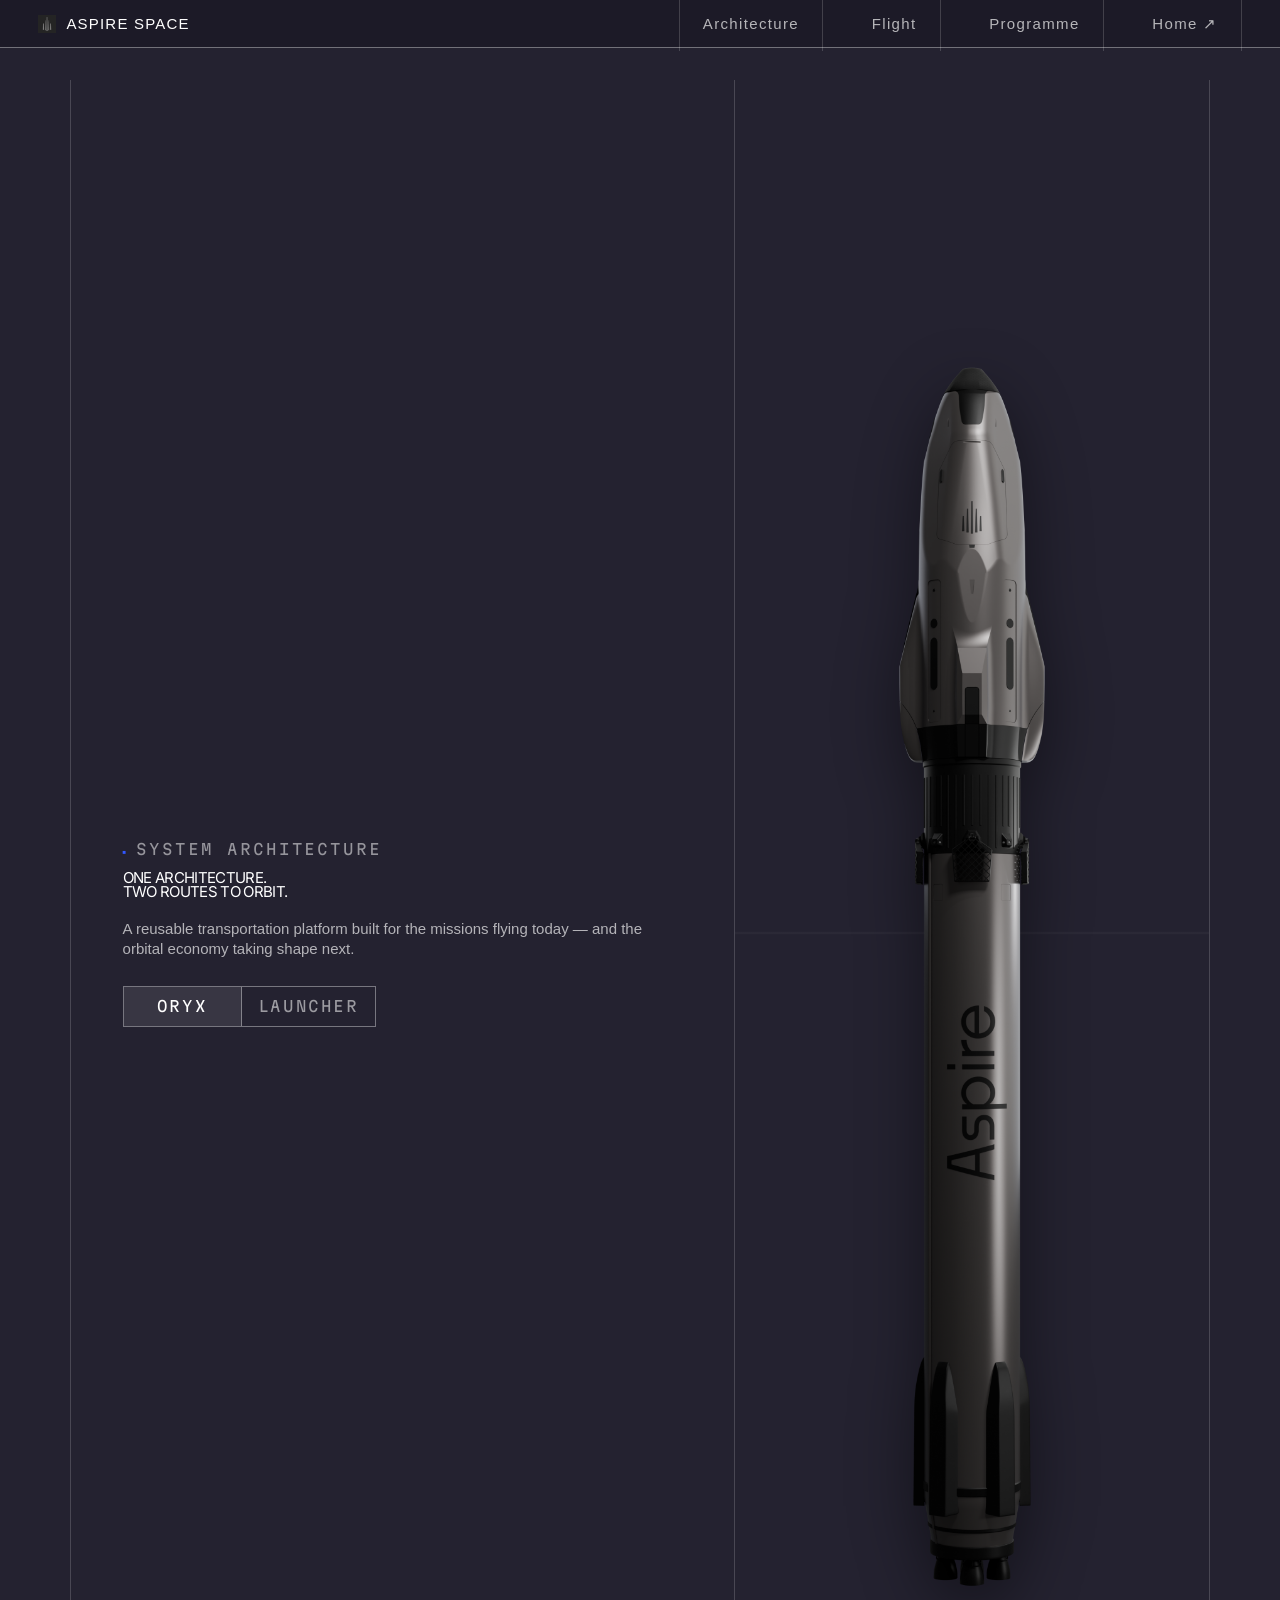
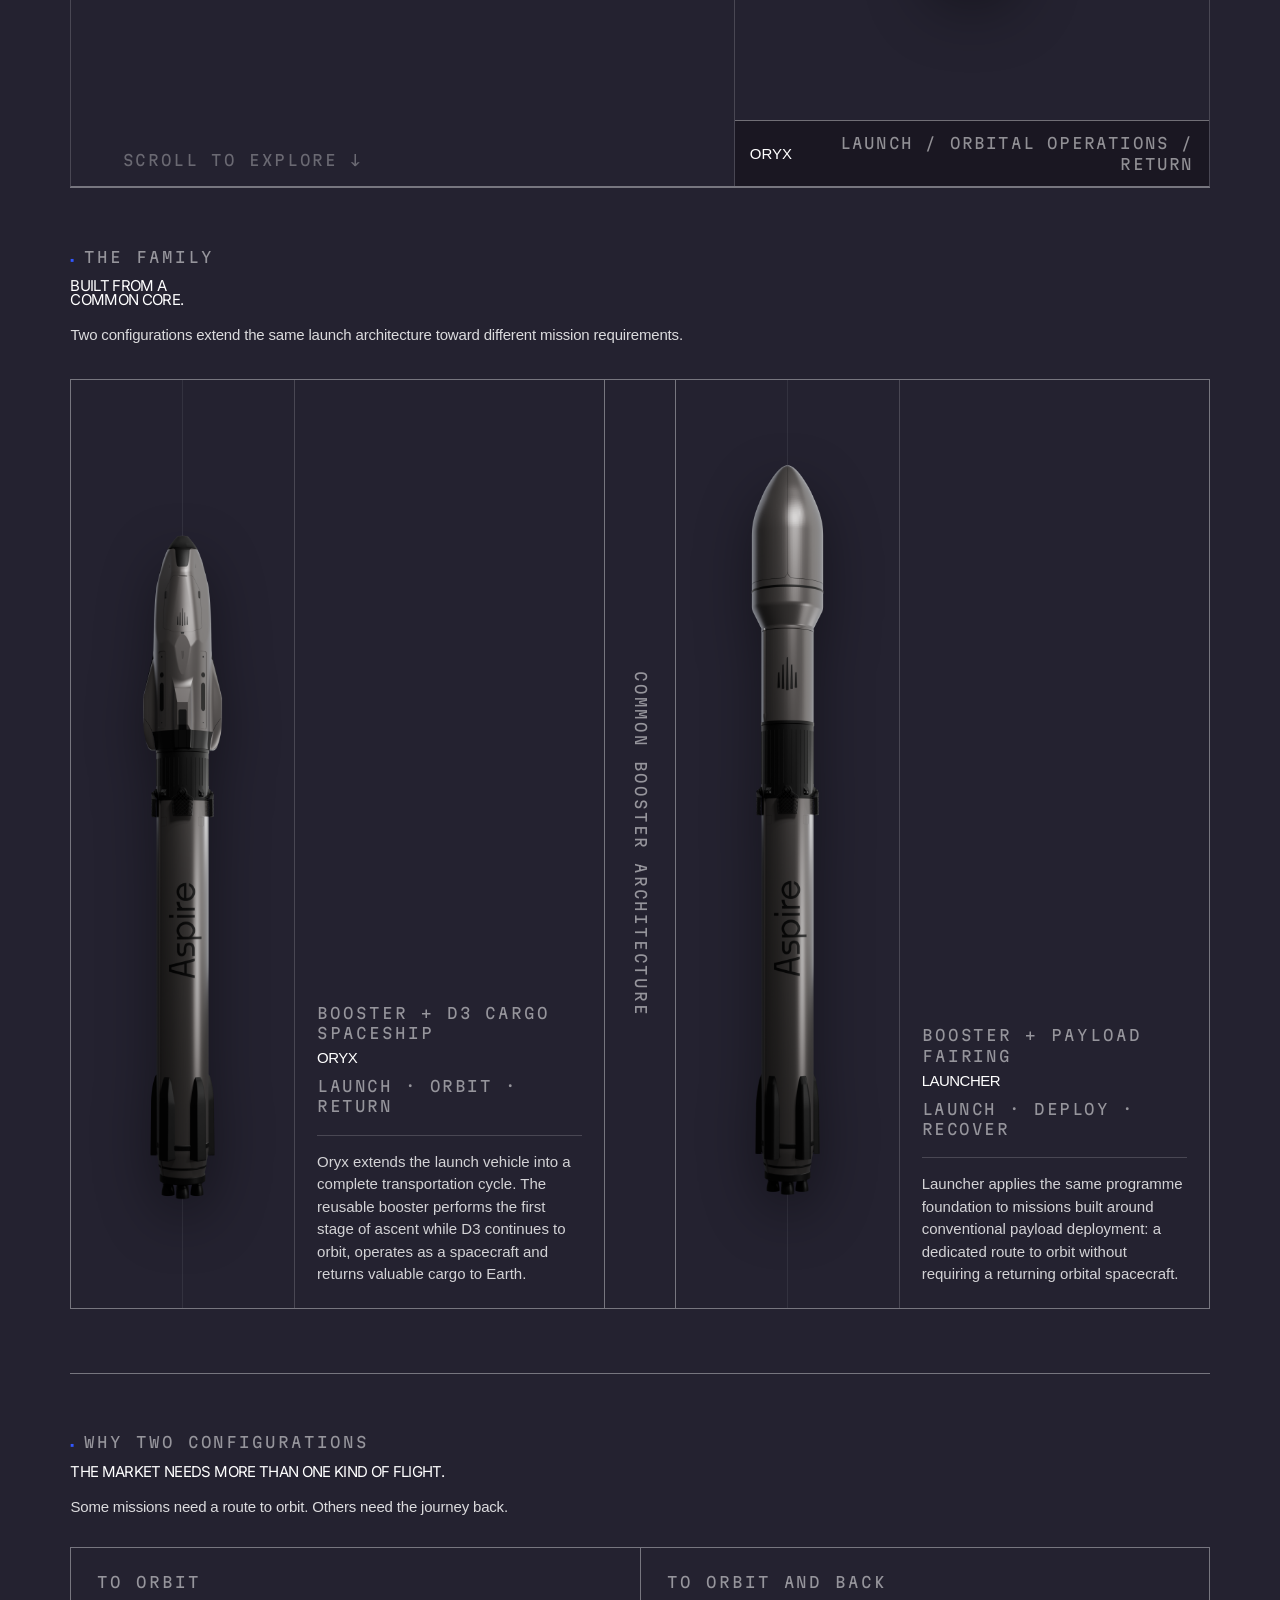
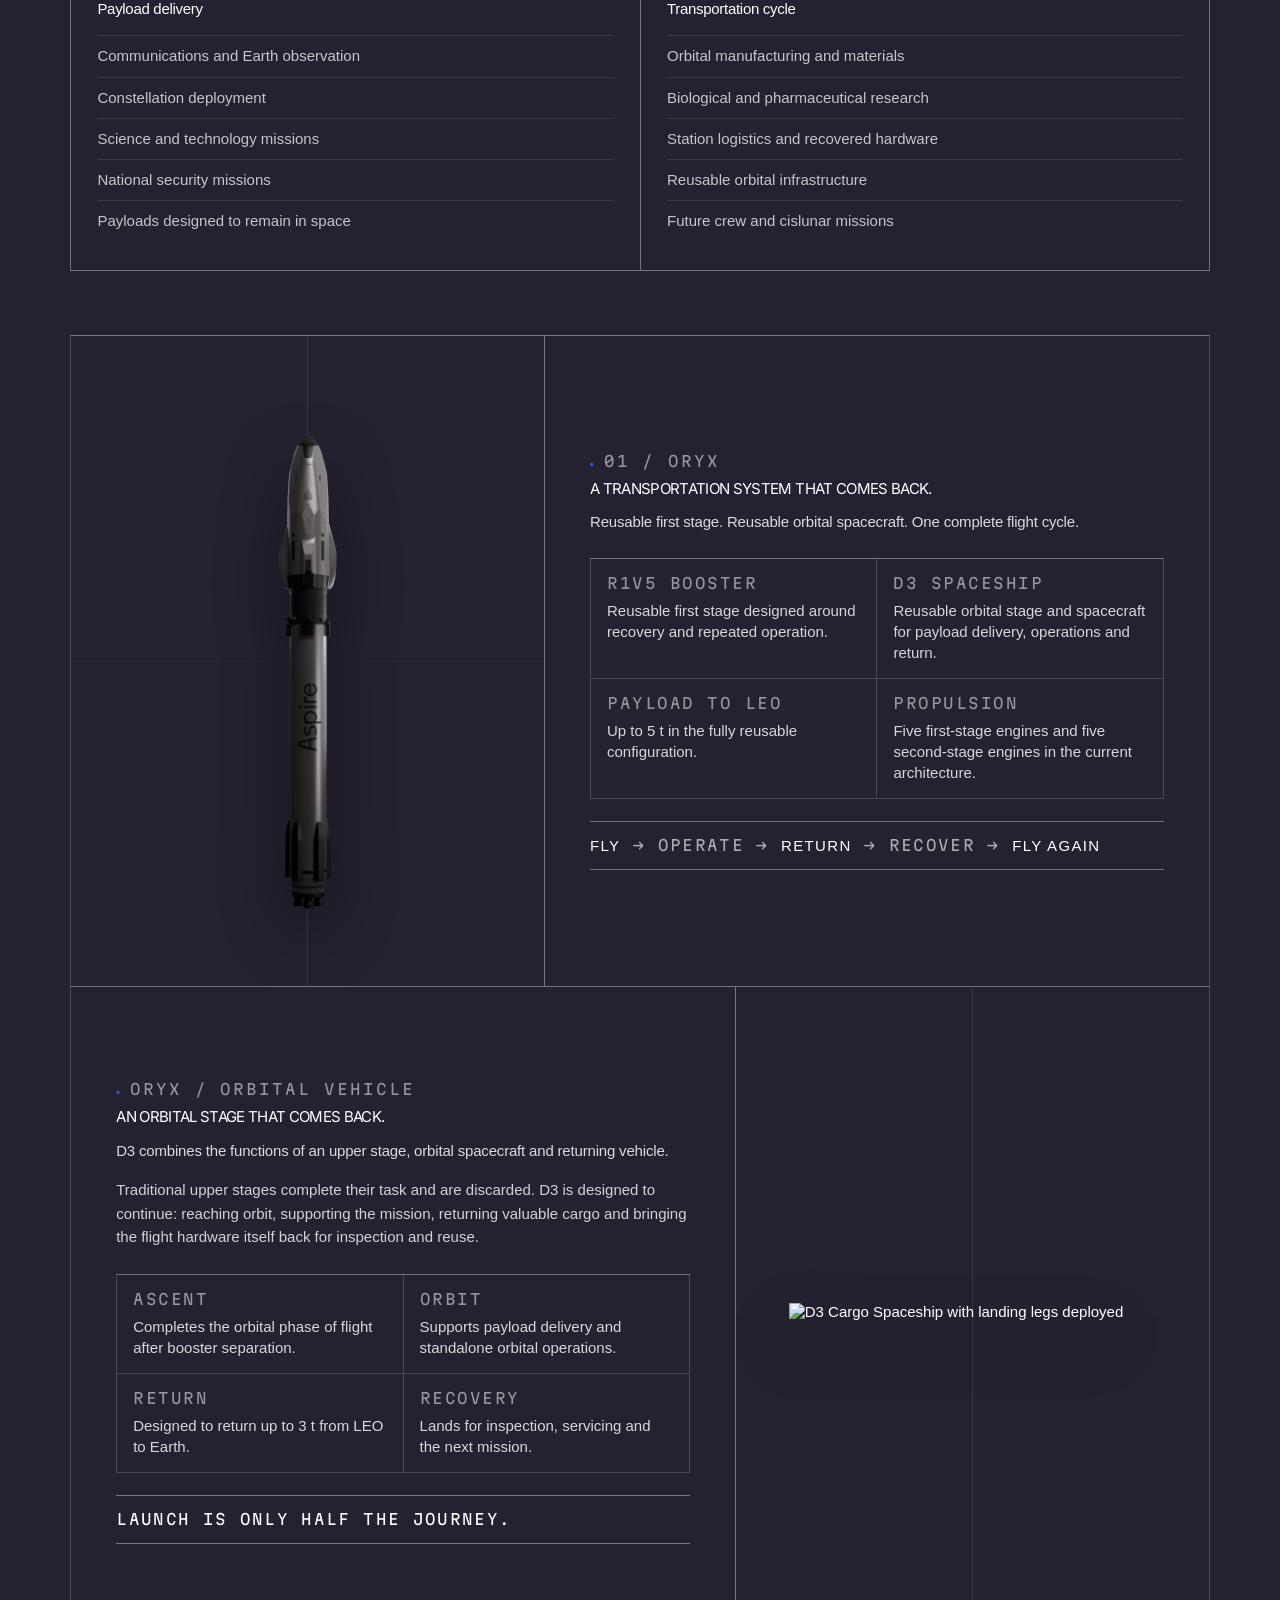
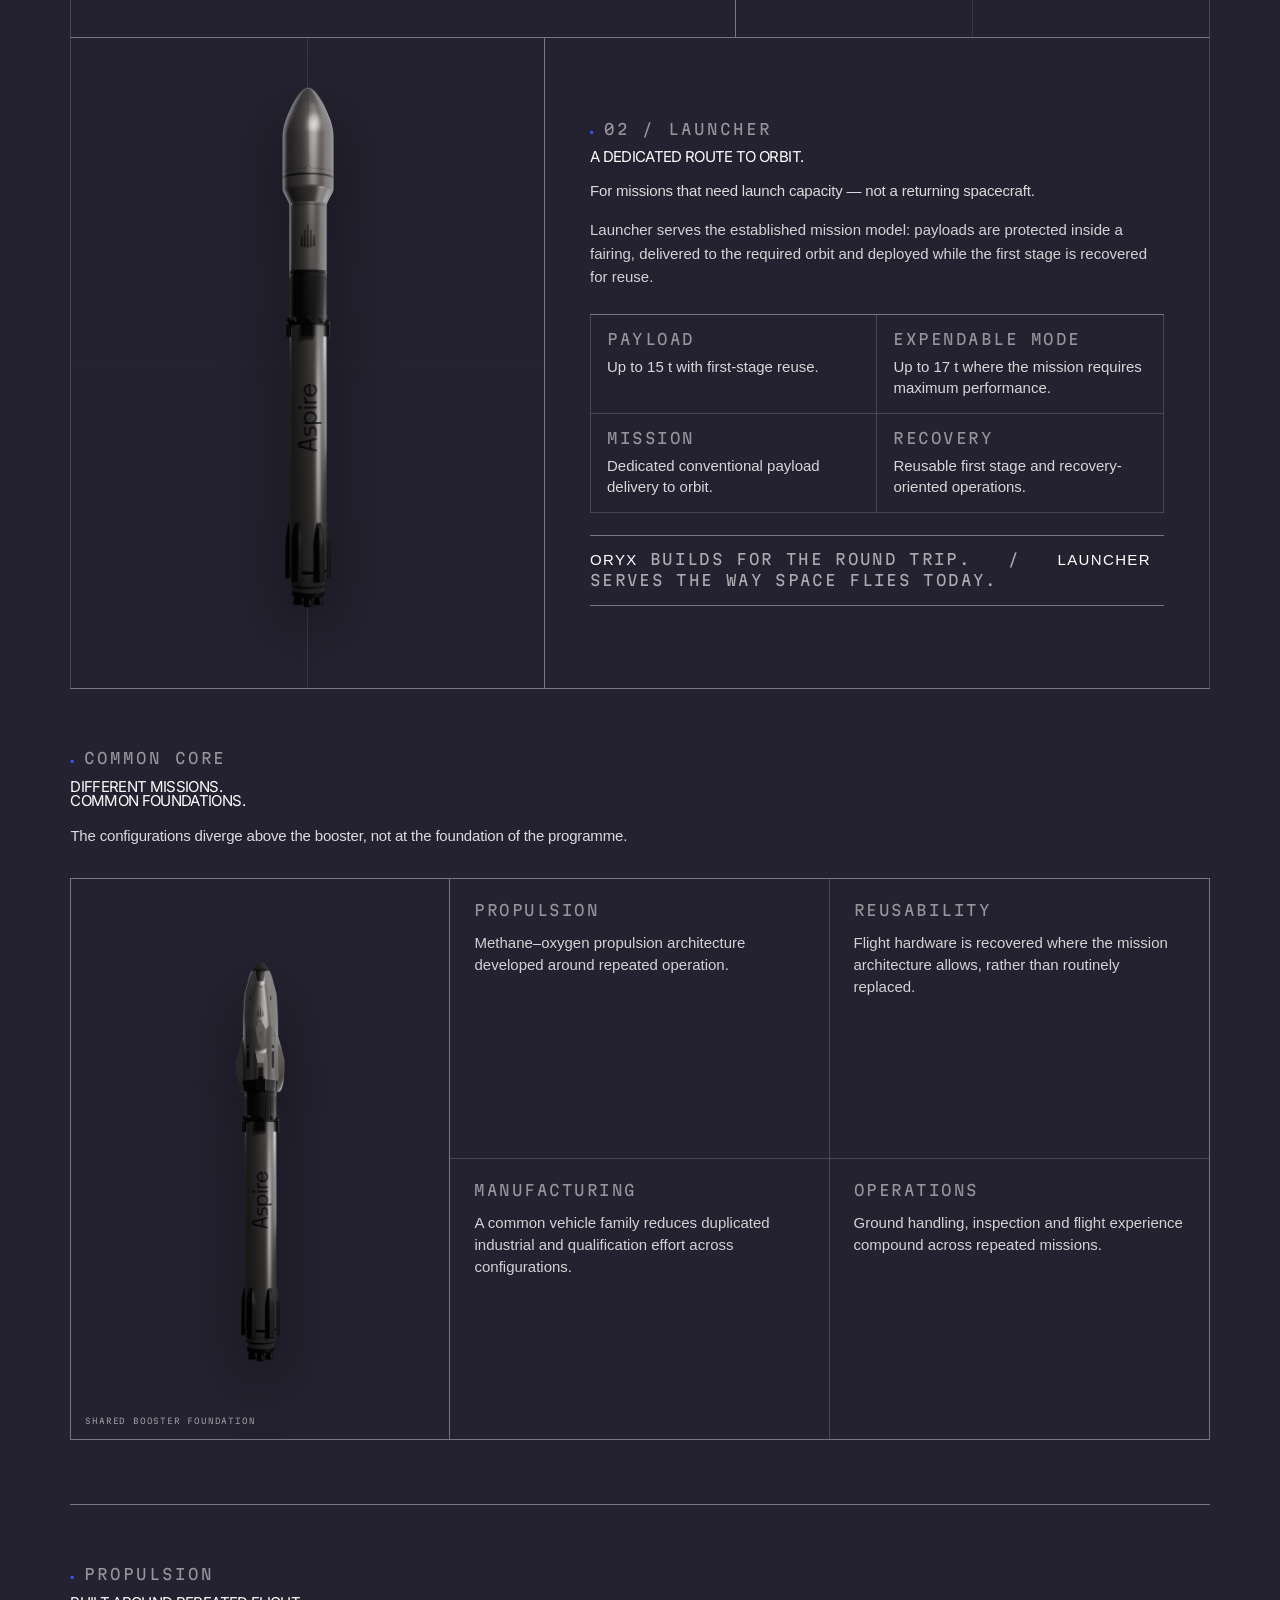
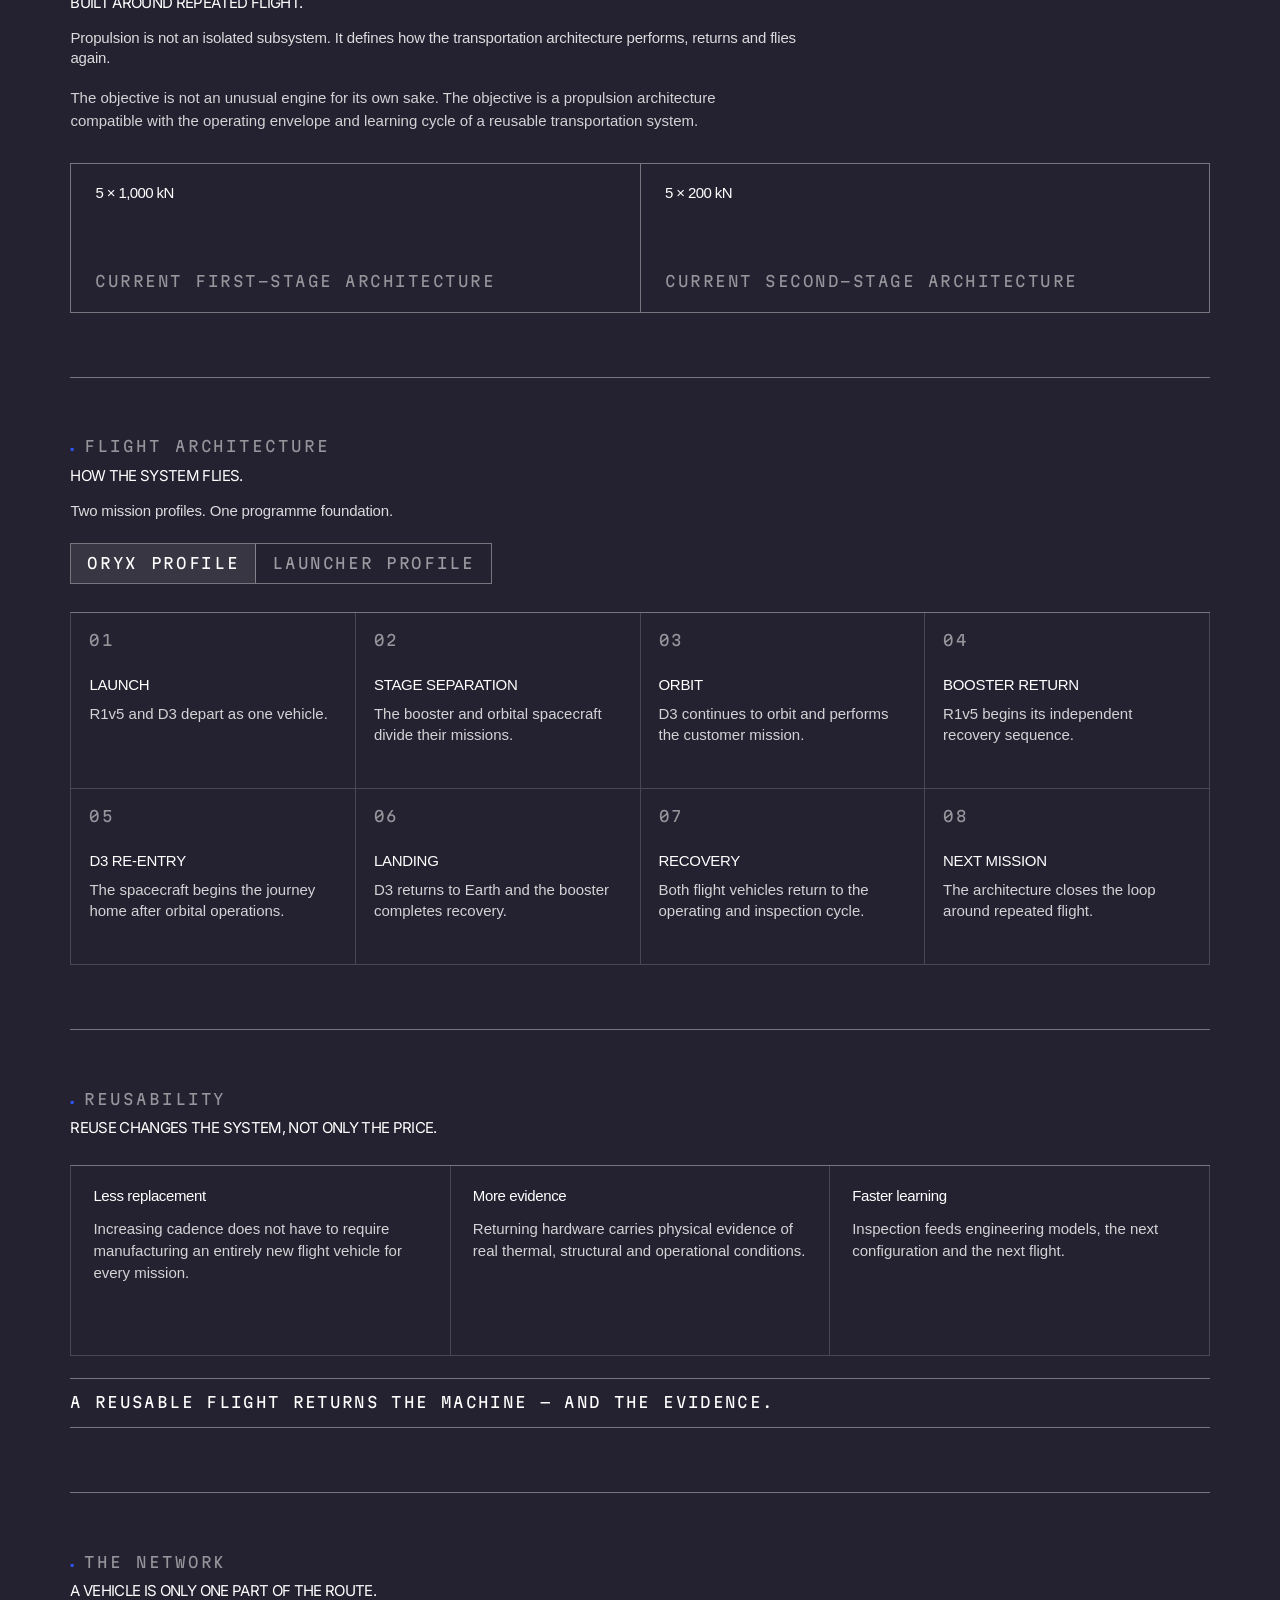
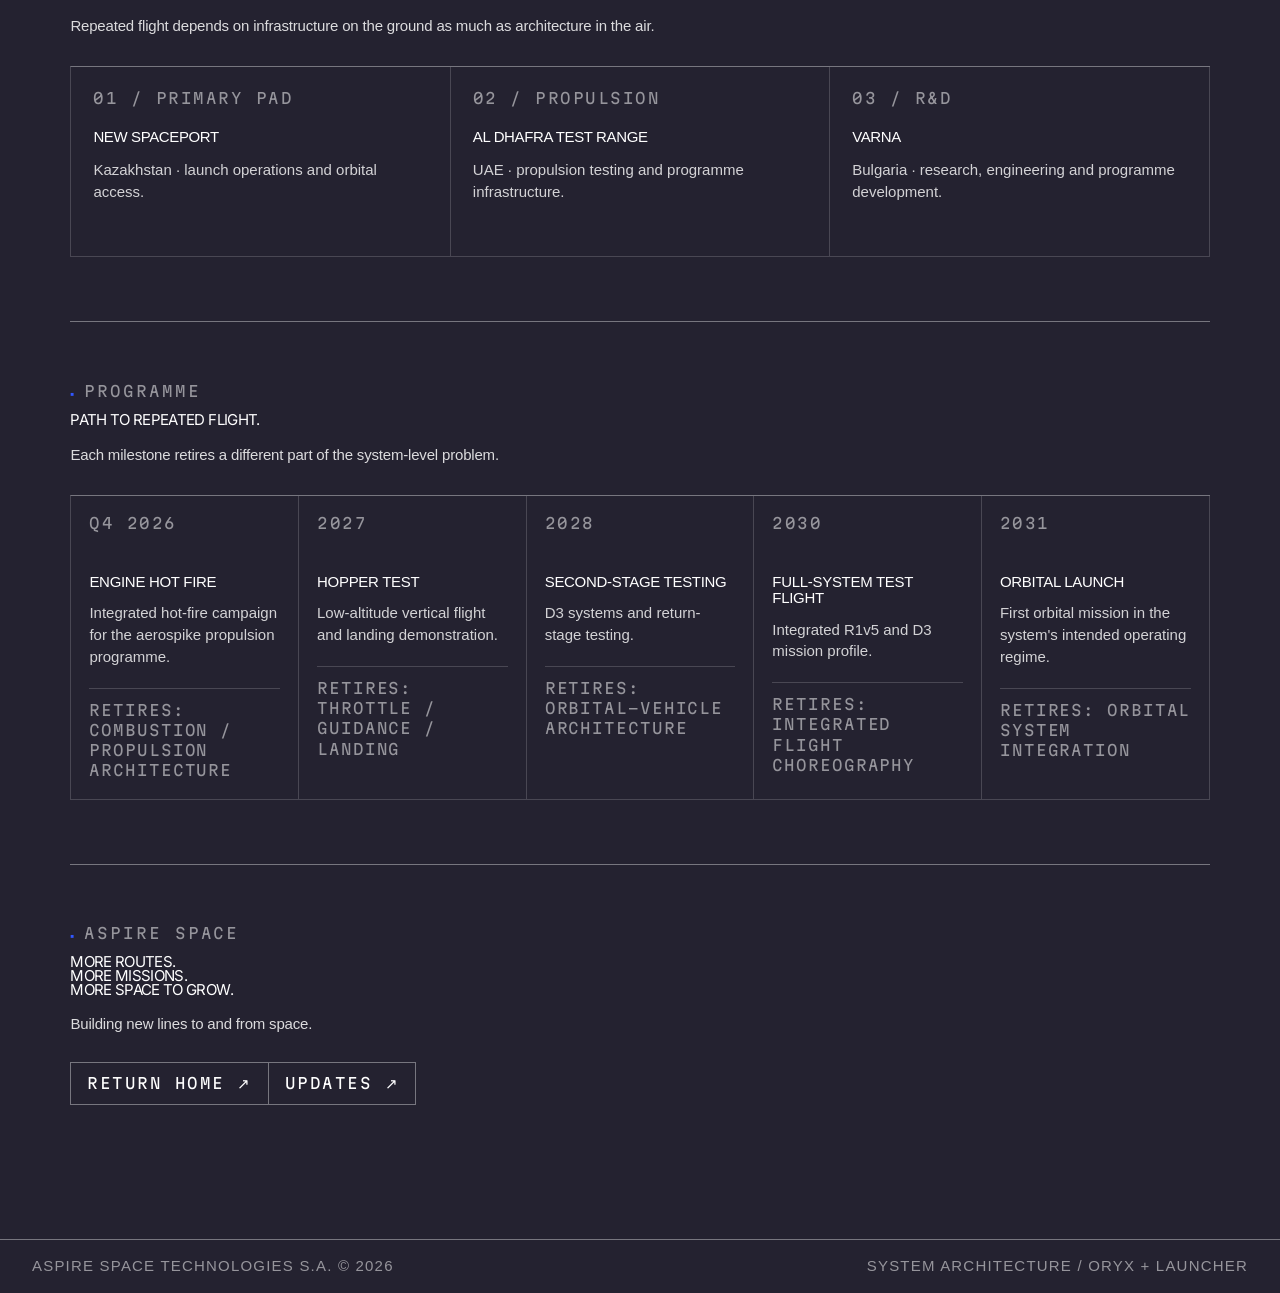
==== commit 64e0e7e0: "Point Architecture markup directly at vertical PNG renders" ====
--- a/architecture.html
+++ b/architecture.html
@@ -36,252 +36,69 @@
           <button class="arch-switch" type="button" data-vehicle-switch="launcher">LAUNCHER</button>
         </div>
       </div>
-
       <div class="arch-hero-visual" data-hero-visual data-arch-reveal>
-        <img class="arch-hero-vehicle" data-hero-image src="assets/images/system/R1V5.avif" alt="Oryx fully reusable transportation system: R1v5 booster with D3 spacecraft" />
-        <div class="arch-hero-meta">
-          <strong data-hero-name>ORYX</strong>
-          <span data-hero-role>LAUNCH / ORBITAL OPERATIONS / RETURN</span>
-        </div>
+        <img class="arch-hero-vehicle" data-hero-image src="R1V5.png" alt="Oryx fully reusable transportation system: R1v5 booster with D3 spacecraft" />
+        <div class="arch-hero-meta"><strong data-hero-name>ORYX</strong><span data-hero-role>LAUNCH / ORBITAL OPERATIONS / RETURN</span></div>
       </div>
       <div class="arch-scroll-cue">SCROLL TO EXPLORE ↓</div>
     </section>
 
     <section class="arch-section" id="family">
-      <div data-arch-reveal>
-        <div class="arch-eyebrow">THE FAMILY</div>
-        <h2 class="arch-display arch-display--medium">BUILT FROM A<br />COMMON CORE.</h2>
-        <p class="arch-lead">Two configurations extend the same launch architecture toward different mission requirements.</p>
-      </div>
-
+      <div data-arch-reveal><div class="arch-eyebrow">THE FAMILY</div><h2 class="arch-display arch-display--medium">BUILT FROM A<br />COMMON CORE.</h2><p class="arch-lead">Two configurations extend the same launch architecture toward different mission requirements.</p></div>
       <div class="arch-family-grid" data-arch-reveal>
-        <article class="arch-family-card">
-          <div class="arch-family-visual"><img src="assets/images/system/R1V5.avif" alt="Oryx booster and D3 spacecraft" /></div>
-          <div class="arch-family-copy">
-            <div class="arch-tech">BOOSTER + D3 CARGO SPACESHIP</div>
-            <h3>ORYX</h3>
-            <div class="arch-family-role">LAUNCH · ORBIT · RETURN</div>
-            <p>Oryx extends the launch vehicle into a complete transportation cycle. The reusable booster performs the first stage of ascent while D3 continues to orbit, operates as a spacecraft and returns valuable cargo to Earth.</p>
-          </div>
-        </article>
+        <article class="arch-family-card"><div class="arch-family-visual"><img src="R1V5.png" alt="Oryx booster and D3 spacecraft" /></div><div class="arch-family-copy"><div class="arch-tech">BOOSTER + D3 CARGO SPACESHIP</div><h3>ORYX</h3><div class="arch-family-role">LAUNCH · ORBIT · RETURN</div><p>Oryx extends the launch vehicle into a complete transportation cycle. The reusable booster performs the first stage of ascent while D3 continues to orbit, operates as a spacecraft and returns valuable cargo to Earth.</p></div></article>
         <div class="arch-family-core">COMMON BOOSTER ARCHITECTURE</div>
-        <article class="arch-family-card">
-          <div class="arch-family-visual"><img src="assets/images/system/Fairings_2.avif" alt="Aspire Launcher booster and payload fairing" /></div>
-          <div class="arch-family-copy">
-            <div class="arch-tech">BOOSTER + PAYLOAD FAIRING</div>
-            <h3>LAUNCHER</h3>
-            <div class="arch-family-role">LAUNCH · DEPLOY · RECOVER</div>
-            <p>Launcher applies the same programme foundation to missions built around conventional payload deployment: a dedicated route to orbit without requiring a returning orbital spacecraft.</p>
-          </div>
-        </article>
+        <article class="arch-family-card"><div class="arch-family-visual"><img src="Fairings_2.png" alt="Aspire Launcher booster and payload fairing" /></div><div class="arch-family-copy"><div class="arch-tech">BOOSTER + PAYLOAD FAIRING</div><h3>LAUNCHER</h3><div class="arch-family-role">LAUNCH · DEPLOY · RECOVER</div><p>Launcher applies the same programme foundation to missions built around conventional payload deployment: a dedicated route to orbit without requiring a returning orbital spacecraft.</p></div></article>
       </div>
     </section>
 
     <section class="arch-section">
-      <div data-arch-reveal>
-        <div class="arch-eyebrow">WHY TWO CONFIGURATIONS</div>
-        <h2 class="arch-display arch-display--small">THE MARKET NEEDS MORE THAN ONE KIND OF FLIGHT.</h2>
-        <p class="arch-lead">Some missions need a route to orbit. Others need the journey back.</p>
-      </div>
+      <div data-arch-reveal><div class="arch-eyebrow">WHY TWO CONFIGURATIONS</div><h2 class="arch-display arch-display--small">THE MARKET NEEDS MORE THAN ONE KIND OF FLIGHT.</h2><p class="arch-lead">Some missions need a route to orbit. Others need the journey back.</p></div>
       <div class="arch-reason-grid" data-arch-reveal>
-        <div class="arch-reason-column">
-          <div class="arch-tech">TO ORBIT</div>
-          <h3>Payload delivery</h3>
-          <ul>
-            <li>Communications and Earth observation</li>
-            <li>Constellation deployment</li>
-            <li>Science and technology missions</li>
-            <li>National security missions</li>
-            <li>Payloads designed to remain in space</li>
-          </ul>
-        </div>
-        <div class="arch-reason-column">
-          <div class="arch-tech">TO ORBIT AND BACK</div>
-          <h3>Transportation cycle</h3>
-          <ul>
-            <li>Orbital manufacturing and materials</li>
-            <li>Biological and pharmaceutical research</li>
-            <li>Station logistics and recovered hardware</li>
-            <li>Reusable orbital infrastructure</li>
-            <li>Future crew and cislunar missions</li>
-          </ul>
-        </div>
+        <div class="arch-reason-column"><div class="arch-tech">TO ORBIT</div><h3>Payload delivery</h3><ul><li>Communications and Earth observation</li><li>Constellation deployment</li><li>Science and technology missions</li><li>National security missions</li><li>Payloads designed to remain in space</li></ul></div>
+        <div class="arch-reason-column"><div class="arch-tech">TO ORBIT AND BACK</div><h3>Transportation cycle</h3><ul><li>Orbital manufacturing and materials</li><li>Biological and pharmaceutical research</li><li>Station logistics and recovered hardware</li><li>Reusable orbital infrastructure</li><li>Future crew and cislunar missions</li></ul></div>
       </div>
     </section>
 
     <section class="arch-section arch-product" id="oryx">
-      <div class="arch-product-visual" data-arch-reveal>
-        <img src="assets/images/system/R1V5.avif" alt="Oryx full stack" />
-      </div>
-      <div class="arch-product-copy" data-arch-reveal>
-        <div class="arch-eyebrow">01 / ORYX</div>
-        <h2 class="arch-display arch-display--medium">A TRANSPORTATION SYSTEM THAT COMES BACK.</h2>
-        <p class="arch-lead">Reusable first stage. Reusable orbital spacecraft. One complete flight cycle.</p>
-        <div class="arch-callouts">
-          <div class="arch-callout"><strong>R1V5 BOOSTER</strong><span>Reusable first stage designed around recovery and repeated operation.</span></div>
-          <div class="arch-callout"><strong>D3 SPACESHIP</strong><span>Reusable orbital stage and spacecraft for payload delivery, operations and return.</span></div>
-          <div class="arch-callout"><strong>PAYLOAD TO LEO</strong><span>Up to 5 t in the fully reusable configuration.</span></div>
-          <div class="arch-callout"><strong>PROPULSION</strong><span>Five first-stage engines and five second-stage engines in the current architecture.</span></div>
-        </div>
-        <div class="arch-cycle-line"><b>FLY</b> → OPERATE → <b>RETURN</b> → RECOVER → <b>FLY AGAIN</b></div>
-      </div>
+      <div class="arch-product-visual" data-arch-reveal><img src="R1V5.png" alt="Oryx full stack" /></div>
+      <div class="arch-product-copy" data-arch-reveal><div class="arch-eyebrow">01 / ORYX</div><h2 class="arch-display arch-display--medium">A TRANSPORTATION SYSTEM THAT COMES BACK.</h2><p class="arch-lead">Reusable first stage. Reusable orbital spacecraft. One complete flight cycle.</p><div class="arch-callouts"><div class="arch-callout"><strong>R1V5 BOOSTER</strong><span>Reusable first stage designed around recovery and repeated operation.</span></div><div class="arch-callout"><strong>D3 SPACESHIP</strong><span>Reusable orbital stage and spacecraft for payload delivery, operations and return.</span></div><div class="arch-callout"><strong>PAYLOAD TO LEO</strong><span>Up to 5 t in the fully reusable configuration.</span></div><div class="arch-callout"><strong>PROPULSION</strong><span>Five first-stage engines and five second-stage engines in the current architecture.</span></div></div><div class="arch-cycle-line"><b>FLY</b> → OPERATE → <b>RETURN</b> → RECOVER → <b>FLY AGAIN</b></div></div>
     </section>
 
     <section class="arch-section arch-product arch-product--reverse arch-product--d3" id="d3">
-      <div class="arch-product-visual" data-arch-reveal>
-        <img src="assets/images/system/S2_5.avif" alt="D3 Cargo Spaceship with landing legs deployed" />
-      </div>
-      <div class="arch-product-copy" data-arch-reveal>
-        <div class="arch-eyebrow">ORYX / ORBITAL VEHICLE</div>
-        <h2 class="arch-display arch-display--medium">AN ORBITAL STAGE THAT COMES BACK.</h2>
-        <p class="arch-lead">D3 combines the functions of an upper stage, orbital spacecraft and returning vehicle.</p>
-        <p class="arch-body-copy">Traditional upper stages complete their task and are discarded. D3 is designed to continue: reaching orbit, supporting the mission, returning valuable cargo and bringing the flight hardware itself back for inspection and reuse.</p>
-        <div class="arch-callouts">
-          <div class="arch-callout"><strong>ASCENT</strong><span>Completes the orbital phase of flight after booster separation.</span></div>
-          <div class="arch-callout"><strong>ORBIT</strong><span>Supports payload delivery and standalone orbital operations.</span></div>
-          <div class="arch-callout"><strong>RETURN</strong><span>Designed to return up to 3 t from LEO to Earth.</span></div>
-          <div class="arch-callout"><strong>RECOVERY</strong><span>Lands for inspection, servicing and the next mission.</span></div>
-        </div>
-        <div class="arch-statement">LAUNCH IS ONLY HALF THE JOURNEY.</div>
-      </div>
+      <div class="arch-product-visual" data-arch-reveal><img src="S2_5.png" alt="D3 Cargo Spaceship with landing legs deployed" /></div>
+      <div class="arch-product-copy" data-arch-reveal><div class="arch-eyebrow">ORYX / ORBITAL VEHICLE</div><h2 class="arch-display arch-display--medium">AN ORBITAL STAGE THAT COMES BACK.</h2><p class="arch-lead">D3 combines the functions of an upper stage, orbital spacecraft and returning vehicle.</p><p class="arch-body-copy">Traditional upper stages complete their task and are discarded. D3 is designed to continue: reaching orbit, supporting the mission, returning valuable cargo and bringing the flight hardware itself back for inspection and reuse.</p><div class="arch-callouts"><div class="arch-callout"><strong>ASCENT</strong><span>Completes the orbital phase of flight after booster separation.</span></div><div class="arch-callout"><strong>ORBIT</strong><span>Supports payload delivery and standalone orbital operations.</span></div><div class="arch-callout"><strong>RETURN</strong><span>Designed to return up to 3 t from LEO to Earth.</span></div><div class="arch-callout"><strong>RECOVERY</strong><span>Lands for inspection, servicing and the next mission.</span></div></div><div class="arch-statement">LAUNCH IS ONLY HALF THE JOURNEY.</div></div>
     </section>
 
     <section class="arch-section arch-product" id="launcher">
-      <div class="arch-product-visual" data-arch-reveal>
-        <img src="assets/images/system/Fairings_2.avif" alt="Aspire Launcher" />
-      </div>
-      <div class="arch-product-copy" data-arch-reveal>
-        <div class="arch-eyebrow">02 / LAUNCHER</div>
-        <h2 class="arch-display arch-display--medium">A DEDICATED ROUTE TO ORBIT.</h2>
-        <p class="arch-lead">For missions that need launch capacity — not a returning spacecraft.</p>
-        <p class="arch-body-copy">Launcher serves the established mission model: payloads are protected inside a fairing, delivered to the required orbit and deployed while the first stage is recovered for reuse.</p>
-        <div class="arch-callouts">
-          <div class="arch-callout"><strong>PAYLOAD</strong><span>Up to 15 t with first-stage reuse.</span></div>
-          <div class="arch-callout"><strong>EXPENDABLE MODE</strong><span>Up to 17 t where the mission requires maximum performance.</span></div>
-          <div class="arch-callout"><strong>MISSION</strong><span>Dedicated conventional payload delivery to orbit.</span></div>
-          <div class="arch-callout"><strong>RECOVERY</strong><span>Reusable first stage and recovery-oriented operations.</span></div>
-        </div>
-        <div class="arch-cycle-line"><b>ORYX</b> BUILDS FOR THE ROUND TRIP. &nbsp; / &nbsp; <b>LAUNCHER</b> SERVES THE WAY SPACE FLIES TODAY.</div>
-      </div>
+      <div class="arch-product-visual" data-arch-reveal><img src="Fairings_2.png" alt="Aspire Launcher" /></div>
+      <div class="arch-product-copy" data-arch-reveal><div class="arch-eyebrow">02 / LAUNCHER</div><h2 class="arch-display arch-display--medium">A DEDICATED ROUTE TO ORBIT.</h2><p class="arch-lead">For missions that need launch capacity — not a returning spacecraft.</p><p class="arch-body-copy">Launcher serves the established mission model: payloads are protected inside a fairing, delivered to the required orbit and deployed while the first stage is recovered for reuse.</p><div class="arch-callouts"><div class="arch-callout"><strong>PAYLOAD</strong><span>Up to 15 t with first-stage reuse.</span></div><div class="arch-callout"><strong>EXPENDABLE MODE</strong><span>Up to 17 t where the mission requires maximum performance.</span></div><div class="arch-callout"><strong>MISSION</strong><span>Dedicated conventional payload delivery to orbit.</span></div><div class="arch-callout"><strong>RECOVERY</strong><span>Reusable first stage and recovery-oriented operations.</span></div></div><div class="arch-cycle-line"><b>ORYX</b> BUILDS FOR THE ROUND TRIP. &nbsp; / &nbsp; <b>LAUNCHER</b> SERVES THE WAY SPACE FLIES TODAY.</div></div>
     </section>
 
     <section class="arch-section" id="common-core">
-      <div data-arch-reveal>
-        <div class="arch-eyebrow">COMMON CORE</div>
-        <h2 class="arch-display arch-display--medium">DIFFERENT MISSIONS.<br />COMMON FOUNDATIONS.</h2>
-        <p class="arch-lead">The configurations diverge above the booster, not at the foundation of the programme.</p>
-      </div>
-      <div class="arch-core-layout">
-        <div class="arch-core-stack" data-arch-reveal><img src="assets/images/system/R1V5.avif" alt="Oryx full stack illustrating shared booster foundation" /></div>
-        <div class="arch-principles" data-arch-reveal>
-          <article class="arch-principle"><h3>PROPULSION</h3><p>Methane–oxygen propulsion architecture developed around repeated operation.</p></article>
-          <article class="arch-principle"><h3>REUSABILITY</h3><p>Flight hardware is recovered where the mission architecture allows, rather than routinely replaced.</p></article>
-          <article class="arch-principle"><h3>MANUFACTURING</h3><p>A common vehicle family reduces duplicated industrial and qualification effort across configurations.</p></article>
-          <article class="arch-principle"><h3>OPERATIONS</h3><p>Ground handling, inspection and flight experience compound across repeated missions.</p></article>
-        </div>
-      </div>
+      <div data-arch-reveal><div class="arch-eyebrow">COMMON CORE</div><h2 class="arch-display arch-display--medium">DIFFERENT MISSIONS.<br />COMMON FOUNDATIONS.</h2><p class="arch-lead">The configurations diverge above the booster, not at the foundation of the programme.</p></div>
+      <div class="arch-core-layout"><div class="arch-core-stack" data-arch-reveal><img src="R1V5.png" alt="Oryx full stack illustrating shared booster foundation" /></div><div class="arch-principles" data-arch-reveal><article class="arch-principle"><h3>PROPULSION</h3><p>Methane–oxygen propulsion architecture developed around repeated operation.</p></article><article class="arch-principle"><h3>REUSABILITY</h3><p>Flight hardware is recovered where the mission architecture allows, rather than routinely replaced.</p></article><article class="arch-principle"><h3>MANUFACTURING</h3><p>A common vehicle family reduces duplicated industrial and qualification effort across configurations.</p></article><article class="arch-principle"><h3>OPERATIONS</h3><p>Ground handling, inspection and flight experience compound across repeated missions.</p></article></div></div>
     </section>
 
     <section class="arch-section" id="propulsion">
-      <div data-arch-reveal>
-        <div class="arch-eyebrow">PROPULSION</div>
-        <h2 class="arch-display arch-display--medium">BUILT AROUND REPEATED FLIGHT.</h2>
-        <p class="arch-lead">Propulsion is not an isolated subsystem. It defines how the transportation architecture performs, returns and flies again.</p>
-        <p class="arch-body-copy">The objective is not an unusual engine for its own sake. The objective is a propulsion architecture compatible with the operating envelope and learning cycle of a reusable transportation system.</p>
-      </div>
-      <div class="arch-propulsion-panel" data-arch-reveal>
-        <div class="arch-propulsion-stat"><span class="arch-stat-value">5 × 1,000 kN</span><span class="arch-stat-label">CURRENT FIRST-STAGE ARCHITECTURE</span></div>
-        <div class="arch-propulsion-stat"><span class="arch-stat-value">5 × 200 kN</span><span class="arch-stat-label">CURRENT SECOND-STAGE ARCHITECTURE</span></div>
-      </div>
+      <div data-arch-reveal><div class="arch-eyebrow">PROPULSION</div><h2 class="arch-display arch-display--medium">BUILT AROUND REPEATED FLIGHT.</h2><p class="arch-lead">Propulsion is not an isolated subsystem. It defines how the transportation architecture performs, returns and flies again.</p><p class="arch-body-copy">The objective is not an unusual engine for its own sake. The objective is a propulsion architecture compatible with the operating envelope and learning cycle of a reusable transportation system.</p></div>
+      <div class="arch-propulsion-panel" data-arch-reveal><div class="arch-propulsion-stat"><span class="arch-stat-value">5 × 1,000 kN</span><span class="arch-stat-label">CURRENT FIRST-STAGE ARCHITECTURE</span></div><div class="arch-propulsion-stat"><span class="arch-stat-value">5 × 200 kN</span><span class="arch-stat-label">CURRENT SECOND-STAGE ARCHITECTURE</span></div></div>
     </section>
 
     <section class="arch-section" id="flight">
-      <div data-arch-reveal>
-        <div class="arch-eyebrow">FLIGHT ARCHITECTURE</div>
-        <h2 class="arch-display arch-display--medium">HOW THE SYSTEM FLIES.</h2>
-        <p class="arch-lead">Two mission profiles. One programme foundation.</p>
-        <div class="arch-profile-tabs" role="group" aria-label="Select flight profile">
-          <button class="arch-switch is-active" type="button" data-profile-switch="oryx">ORYX PROFILE</button>
-          <button class="arch-switch" type="button" data-profile-switch="launcher">LAUNCHER PROFILE</button>
-        </div>
-      </div>
-
-      <div class="arch-profile is-active" data-flight-profile="oryx" data-arch-reveal>
-        <article class="arch-profile-step"><div class="arch-profile-step-num">01</div><h3>LAUNCH</h3><p>R1v5 and D3 depart as one vehicle.</p></article>
-        <article class="arch-profile-step"><div class="arch-profile-step-num">02</div><h3>STAGE SEPARATION</h3><p>The booster and orbital spacecraft divide their missions.</p></article>
-        <article class="arch-profile-step"><div class="arch-profile-step-num">03</div><h3>ORBIT</h3><p>D3 continues to orbit and performs the customer mission.</p></article>
-        <article class="arch-profile-step"><div class="arch-profile-step-num">04</div><h3>BOOSTER RETURN</h3><p>R1v5 begins its independent recovery sequence.</p></article>
-        <article class="arch-profile-step"><div class="arch-profile-step-num">05</div><h3>D3 RE-ENTRY</h3><p>The spacecraft begins the journey home after orbital operations.</p></article>
-        <article class="arch-profile-step"><div class="arch-profile-step-num">06</div><h3>LANDING</h3><p>D3 returns to Earth and the booster completes recovery.</p></article>
-        <article class="arch-profile-step"><div class="arch-profile-step-num">07</div><h3>RECOVERY</h3><p>Both flight vehicles return to the operating and inspection cycle.</p></article>
-        <article class="arch-profile-step"><div class="arch-profile-step-num">08</div><h3>NEXT MISSION</h3><p>The architecture closes the loop around repeated flight.</p></article>
-      </div>
-
-      <div class="arch-profile" data-flight-profile="launcher" data-arch-reveal>
-        <article class="arch-profile-step"><div class="arch-profile-step-num">01</div><h3>LAUNCH</h3><p>The booster and payload stack depart as an integrated vehicle.</p></article>
-        <article class="arch-profile-step"><div class="arch-profile-step-num">02</div><h3>STAGE SEPARATION</h3><p>The upper flight element continues toward the payload deployment orbit.</p></article>
-        <article class="arch-profile-step"><div class="arch-profile-step-num">03</div><h3>PAYLOAD DELIVERY</h3><p>The mission continues under the conventional fairing-based launch model.</p></article>
-        <article class="arch-profile-step"><div class="arch-profile-step-num">04</div><h3>DEPLOYMENT</h3><p>The payload is released into its intended operating regime.</p></article>
-        <article class="arch-profile-step"><div class="arch-profile-step-num">05</div><h3>BOOSTER RETURN</h3><p>The reusable first stage returns independently.</p></article>
-        <article class="arch-profile-step"><div class="arch-profile-step-num">06</div><h3>RECOVERY</h3><p>The recovered stage enters inspection and servicing.</p></article>
-        <article class="arch-profile-step"><div class="arch-profile-step-num">07</div><h3>NEXT MISSION</h3><p>The stage returns to the flight cycle.</p></article>
-      </div>
+      <div data-arch-reveal><div class="arch-eyebrow">FLIGHT ARCHITECTURE</div><h2 class="arch-display arch-display--medium">HOW THE SYSTEM FLIES.</h2><p class="arch-lead">Two mission profiles. One programme foundation.</p><div class="arch-profile-tabs" role="group" aria-label="Select flight profile"><button class="arch-switch is-active" type="button" data-profile-switch="oryx">ORYX PROFILE</button><button class="arch-switch" type="button" data-profile-switch="launcher">LAUNCHER PROFILE</button></div></div>
+      <div class="arch-profile is-active" data-flight-profile="oryx" data-arch-reveal><article class="arch-profile-step"><div class="arch-profile-step-num">01</div><h3>LAUNCH</h3><p>R1v5 and D3 depart as one vehicle.</p></article><article class="arch-profile-step"><div class="arch-profile-step-num">02</div><h3>STAGE SEPARATION</h3><p>The booster and orbital spacecraft divide their missions.</p></article><article class="arch-profile-step"><div class="arch-profile-step-num">03</div><h3>ORBIT</h3><p>D3 continues to orbit and performs the customer mission.</p></article><article class="arch-profile-step"><div class="arch-profile-step-num">04</div><h3>BOOSTER RETURN</h3><p>R1v5 begins its independent recovery sequence.</p></article><article class="arch-profile-step"><div class="arch-profile-step-num">05</div><h3>D3 RE-ENTRY</h3><p>The spacecraft begins the journey home after orbital operations.</p></article><article class="arch-profile-step"><div class="arch-profile-step-num">06</div><h3>LANDING</h3><p>D3 returns to Earth and the booster completes recovery.</p></article><article class="arch-profile-step"><div class="arch-profile-step-num">07</div><h3>RECOVERY</h3><p>Both flight vehicles return to the operating and inspection cycle.</p></article><article class="arch-profile-step"><div class="arch-profile-step-num">08</div><h3>NEXT MISSION</h3><p>The architecture closes the loop around repeated flight.</p></article></div>
+      <div class="arch-profile" data-flight-profile="launcher" data-arch-reveal><article class="arch-profile-step"><div class="arch-profile-step-num">01</div><h3>LAUNCH</h3><p>The booster and payload stack depart as an integrated vehicle.</p></article><article class="arch-profile-step"><div class="arch-profile-step-num">02</div><h3>STAGE SEPARATION</h3><p>The upper flight element continues toward the payload deployment orbit.</p></article><article class="arch-profile-step"><div class="arch-profile-step-num">03</div><h3>PAYLOAD DELIVERY</h3><p>The mission continues under the conventional fairing-based launch model.</p></article><article class="arch-profile-step"><div class="arch-profile-step-num">04</div><h3>DEPLOYMENT</h3><p>The payload is released into its intended operating regime.</p></article><article class="arch-profile-step"><div class="arch-profile-step-num">05</div><h3>BOOSTER RETURN</h3><p>The reusable first stage returns independently.</p></article><article class="arch-profile-step"><div class="arch-profile-step-num">06</div><h3>RECOVERY</h3><p>The recovered stage enters inspection and servicing.</p></article><article class="arch-profile-step"><div class="arch-profile-step-num">07</div><h3>NEXT MISSION</h3><p>The stage returns to the flight cycle.</p></article></div>
     </section>
 
-    <section class="arch-section" id="reuse">
-      <div data-arch-reveal>
-        <div class="arch-eyebrow">REUSABILITY</div>
-        <h2 class="arch-display arch-display--medium">REUSE CHANGES THE SYSTEM, NOT ONLY THE PRICE.</h2>
-      </div>
-      <div class="arch-reuse-grid" data-arch-reveal>
-        <article class="arch-reuse-item"><h3>Less replacement</h3><p>Increasing cadence does not have to require manufacturing an entirely new flight vehicle for every mission.</p></article>
-        <article class="arch-reuse-item"><h3>More evidence</h3><p>Returning hardware carries physical evidence of real thermal, structural and operational conditions.</p></article>
-        <article class="arch-reuse-item"><h3>Faster learning</h3><p>Inspection feeds engineering models, the next configuration and the next flight.</p></article>
-      </div>
-      <div class="arch-statement" data-arch-reveal>A REUSABLE FLIGHT RETURNS THE MACHINE — AND THE EVIDENCE.</div>
-    </section>
+    <section class="arch-section" id="reuse"><div data-arch-reveal><div class="arch-eyebrow">REUSABILITY</div><h2 class="arch-display arch-display--medium">REUSE CHANGES THE SYSTEM, NOT ONLY THE PRICE.</h2></div><div class="arch-reuse-grid" data-arch-reveal><article class="arch-reuse-item"><h3>Less replacement</h3><p>Increasing cadence does not have to require manufacturing an entirely new flight vehicle for every mission.</p></article><article class="arch-reuse-item"><h3>More evidence</h3><p>Returning hardware carries physical evidence of real thermal, structural and operational conditions.</p></article><article class="arch-reuse-item"><h3>Faster learning</h3><p>Inspection feeds engineering models, the next configuration and the next flight.</p></article></div><div class="arch-statement" data-arch-reveal>A REUSABLE FLIGHT RETURNS THE MACHINE — AND THE EVIDENCE.</div></section>
 
-    <section class="arch-section" id="network">
-      <div data-arch-reveal>
-        <div class="arch-eyebrow">THE NETWORK</div>
-        <h2 class="arch-display arch-display--medium">A VEHICLE IS ONLY ONE PART OF THE ROUTE.</h2>
-        <p class="arch-lead">Repeated flight depends on infrastructure on the ground as much as architecture in the air.</p>
-      </div>
-      <div class="arch-network-grid" data-arch-reveal>
-        <article class="arch-network-node"><strong>01 / PRIMARY PAD</strong><h3>NEW SPACEPORT</h3><p>Kazakhstan · launch operations and orbital access.</p></article>
-        <article class="arch-network-node"><strong>02 / PROPULSION</strong><h3>AL DHAFRA TEST RANGE</h3><p>UAE · propulsion testing and programme infrastructure.</p></article>
-        <article class="arch-network-node"><strong>03 / R&amp;D</strong><h3>VARNA</h3><p>Bulgaria · research, engineering and programme development.</p></article>
-      </div>
-    </section>
+    <section class="arch-section" id="network"><div data-arch-reveal><div class="arch-eyebrow">THE NETWORK</div><h2 class="arch-display arch-display--medium">A VEHICLE IS ONLY ONE PART OF THE ROUTE.</h2><p class="arch-lead">Repeated flight depends on infrastructure on the ground as much as architecture in the air.</p></div><div class="arch-network-grid" data-arch-reveal><article class="arch-network-node"><strong>01 / PRIMARY PAD</strong><h3>NEW SPACEPORT</h3><p>Kazakhstan · launch operations and orbital access.</p></article><article class="arch-network-node"><strong>02 / PROPULSION</strong><h3>AL DHAFRA TEST RANGE</h3><p>UAE · propulsion testing and programme infrastructure.</p></article><article class="arch-network-node"><strong>03 / R&amp;D</strong><h3>VARNA</h3><p>Bulgaria · research, engineering and programme development.</p></article></div></section>
 
-    <section class="arch-section" id="programme">
-      <div data-arch-reveal>
-        <div class="arch-eyebrow">PROGRAMME</div>
-        <h2 class="arch-display arch-display--medium">PATH TO REPEATED FLIGHT.</h2>
-        <p class="arch-lead">Each milestone retires a different part of the system-level problem.</p>
-      </div>
-      <div class="arch-timeline" data-arch-reveal>
-        <article class="arch-milestone"><div class="arch-milestone-year">Q4 2026</div><h3>ENGINE HOT FIRE</h3><p>Integrated hot-fire campaign for the aerospike propulsion programme.<small>retires: combustion / propulsion architecture</small></p></article>
-        <article class="arch-milestone"><div class="arch-milestone-year">2027</div><h3>HOPPER TEST</h3><p>Low-altitude vertical flight and landing demonstration.<small>retires: throttle / guidance / landing</small></p></article>
-        <article class="arch-milestone"><div class="arch-milestone-year">2028</div><h3>SECOND-STAGE TESTING</h3><p>D3 systems and return-stage testing.<small>retires: orbital-vehicle architecture</small></p></article>
-        <article class="arch-milestone"><div class="arch-milestone-year">2030</div><h3>FULL-SYSTEM TEST FLIGHT</h3><p>Integrated R1v5 and D3 mission profile.<small>retires: integrated flight choreography</small></p></article>
-        <article class="arch-milestone"><div class="arch-milestone-year">2031</div><h3>ORBITAL LAUNCH</h3><p>First orbital mission in the system's intended operating regime.<small>retires: orbital system integration</small></p></article>
-      </div>
-    </section>
+    <section class="arch-section" id="programme"><div data-arch-reveal><div class="arch-eyebrow">PROGRAMME</div><h2 class="arch-display arch-display--medium">PATH TO REPEATED FLIGHT.</h2><p class="arch-lead">Each milestone retires a different part of the system-level problem.</p></div><div class="arch-timeline" data-arch-reveal><article class="arch-milestone"><div class="arch-milestone-year">Q4 2026</div><h3>ENGINE HOT FIRE</h3><p>Integrated hot-fire campaign for the aerospike propulsion programme.<small>retires: combustion / propulsion architecture</small></p></article><article class="arch-milestone"><div class="arch-milestone-year">2027</div><h3>HOPPER TEST</h3><p>Low-altitude vertical flight and landing demonstration.<small>retires: throttle / guidance / landing</small></p></article><article class="arch-milestone"><div class="arch-milestone-year">2028</div><h3>SECOND-STAGE TESTING</h3><p>D3 systems and return-stage testing.<small>retires: orbital-vehicle architecture</small></p></article><article class="arch-milestone"><div class="arch-milestone-year">2030</div><h3>FULL-SYSTEM TEST FLIGHT</h3><p>Integrated R1v5 and D3 mission profile.<small>retires: integrated flight choreography</small></p></article><article class="arch-milestone"><div class="arch-milestone-year">2031</div><h3>ORBITAL LAUNCH</h3><p>First orbital mission in the system's intended operating regime.<small>retires: orbital system integration</small></p></article></div></section>
 
-    <section class="arch-section arch-final">
-      <div data-arch-reveal>
-        <div class="arch-eyebrow">ASPIRE SPACE</div>
-        <h2 class="arch-display">MORE ROUTES.<br />MORE MISSIONS.<br />MORE SPACE TO GROW.</h2>
-        <p class="arch-lead">Building new lines to and from space.</p>
-        <div class="arch-final-links">
-          <a class="arch-cta" href="index.html">RETURN HOME ↗</a>
-          <a class="arch-cta" href="index.html#mediaMegaTitle">UPDATES ↗</a>
-        </div>
-      </div>
-    </section>
+    <section class="arch-section arch-final"><div data-arch-reveal><div class="arch-eyebrow">ASPIRE SPACE</div><h2 class="arch-display">MORE ROUTES.<br />MORE MISSIONS.<br />MORE SPACE TO GROW.</h2><p class="arch-lead">Building new lines to and from space.</p><div class="arch-final-links"><a class="arch-cta" href="index.html">RETURN HOME ↗</a><a class="arch-cta" href="index.html#mediaMegaTitle">UPDATES ↗</a></div></div></section>
   </main>
-
   <footer class="arch-footer"><span>ASPIRE SPACE TECHNOLOGIES S.A. © 2026</span><span>SYSTEM ARCHITECTURE / ORYX + LAUNCHER</span></footer>
   <script src="js/architecture-page.js"></script>
 </body>
--- a/css/architecture-page.css
+++ b/css/architecture-page.css
@@ -1,404 +1,587 @@
-/* Aspire Space — foundational SYSTEM ARCHITECTURE page
-   Purpose: explain one transport architecture with two mission configurations.
-   This file is intentionally isolated from the homepage explorers. */
+/* Aspire Space — SYSTEM ARCHITECTURE
+   Dense ruled-grid edition. The layout borrows structural principles from the
+   supplied Figma reference: segmented bands, strict columns, compact vertical
+   rhythm, images treated as grid cells, and typography anchored to rules. */
 
 :root {
   --arch-bg: #242230;
   --arch-bg-deep: #171620;
-  --arch-panel: rgba(255,255,255,.032);
-  --arch-panel-strong: rgba(255,255,255,.06);
-  --arch-line: rgba(255,255,255,.18);
-  --arch-line-strong: rgba(255,255,255,.42);
-  --arch-copy: rgba(255,255,255,.84);
-  --arch-muted: rgba(255,255,255,.54);
+  --arch-line: rgba(255,255,255,.17);
+  --arch-line-strong: rgba(255,255,255,.38);
+  --arch-copy: rgba(255,255,255,.80);
+  --arch-muted: rgba(255,255,255,.52);
   --arch-blue: #3157ff;
-  --arch-max: 1460px;
-}
-
+  --arch-max: 1480px;
+  --arch-gutter: clamp(18px, 2.5vw, 36px);
+}
+
+* { box-sizing: border-box; }
 html { scroll-behavior: smooth; }
 body.architecture-page {
   margin: 0;
   min-height: 100vh;
-  background:
-    radial-gradient(circle at 50% 12%, rgba(74,72,96,.2), transparent 32%),
-    var(--arch-bg);
+  overflow-x: hidden;
+  background: var(--arch-bg);
   color: #fff;
-}
-
+  font-family: 'Forma DJR', 'Inter', sans-serif;
+}
+
+/* Never let a reveal observer decide whether architecture content exists. */
+[data-arch-reveal],
+[data-arch-reveal].is-visible {
+  opacity: 1 !important;
+  transform: none !important;
+  transition: none !important;
+}
+
+/* ---------- segmented top rail ---------- */
 .arch-page-header {
   position: sticky;
   top: 0;
   z-index: 80;
-  height: 58px;
-  display: flex;
-  align-items: center;
-  border-bottom: 1px solid var(--arch-line);
-  background: rgba(29,27,39,.92);
-  backdrop-filter: blur(16px);
+  min-height: 54px;
+  border-bottom: 1px solid var(--arch-line-strong);
+  background: rgba(29,27,39,.96);
+  backdrop-filter: blur(14px);
 }
 .arch-page-header-inner {
-  width: min(calc(100% - 32px), var(--arch-max));
+  width: min(100%, var(--arch-max));
+  min-height: 54px;
   margin: 0 auto;
-  display: flex;
-  align-items: center;
-  justify-content: space-between;
-  gap: 24px;
+  padding: 0 var(--arch-gutter);
+  display: grid;
+  grid-template-columns: minmax(190px, 1fr) auto;
+  align-items: stretch;
 }
 .arch-brand {
   display: inline-flex;
   align-items: center;
   gap: 10px;
+  min-width: 0;
   color: #fff;
   text-decoration: none;
-  font-family: 'Forma DJR', 'Inter', sans-serif;
-  font-size: 13px;
+  font-size: 12px;
   letter-spacing: .08em;
 }
-.arch-brand img { width: 20px; height: 20px; object-fit: contain; }
-.arch-header-nav { display: flex; gap: clamp(12px, 2.2vw, 34px); align-items: center; }
+.arch-brand img { width: 18px; height: 18px; object-fit: contain; }
+.arch-header-nav {
+  display: flex;
+  align-items: stretch;
+  border-left: 1px solid var(--arch-line);
+}
 .arch-header-nav a {
-  color: rgba(255,255,255,.72);
+  display: flex;
+  align-items: center;
+  padding: 0 clamp(13px, 1.8vw, 26px);
+  border-right: 1px solid var(--arch-line);
+  color: rgba(255,255,255,.68);
   text-decoration: none;
-  font-family: 'Martian Mono', monospace;
-  font-size: 9px;
+  font: 9px/1 'Martian Mono', monospace;
   letter-spacing: .09em;
   text-transform: uppercase;
 }
-.arch-header-nav a:hover { color: #fff; }
+.arch-header-nav a:hover { color:#fff; background:rgba(255,255,255,.045); }
 
 .arch-main { overflow: clip; }
+.arch-section,
+.arch-hero {
+  width: min(calc(100% - (var(--arch-gutter) * 2)), var(--arch-max));
+  margin: 0 auto;
+}
 .arch-section {
   position: relative;
-  width: min(calc(100% - 32px), var(--arch-max));
-  margin: 0 auto;
-  padding: clamp(76px, 9vw, 150px) 0;
-  border-top: 1px solid var(--arch-line);
-}
-.arch-section:first-child { border-top: 0; }
+  padding: clamp(44px, 4.6vw, 68px) 0 clamp(48px, 5vw, 74px);
+  border-top: 1px solid var(--arch-line-strong);
+}
+
+.arch-eyebrow,
+.arch-tech,
+.arch-stat-label,
+.arch-milestone-year,
+.arch-profile-step-num {
+  font-family: 'Martian Mono', monospace;
+  text-transform: uppercase;
+}
 .arch-eyebrow,
 .arch-tech {
-  font-family: 'Martian Mono', monospace;
-  font-size: 10px;
-  line-height: 1.4;
+  font-size: 9px;
+  line-height: 1.35;
   letter-spacing: .13em;
-  text-transform: uppercase;
-  color: rgba(255,255,255,.6);
-}
-.arch-eyebrow::before { content: '◼'; color: var(--arch-blue); margin-right: 9px; font-size: 7px; vertical-align: 1px; }
+  color: var(--arch-muted);
+}
+.arch-eyebrow::before {
+  content: '■';
+  color: var(--arch-blue);
+  margin-right: 8px;
+  font-size: 6px;
+  vertical-align: 1px;
+}
 .arch-display {
-  margin: 18px 0 0;
+  margin: 12px 0 0;
+  max-width: 1100px;
   font-family: 'Forma DJR', 'Inter', sans-serif;
-  font-size: clamp(52px, 8vw, 134px);
+  font-size: clamp(48px, 6vw, 96px);
   font-weight: 500;
-  line-height: .88;
-  letter-spacing: -.055em;
+  line-height: .92;
+  letter-spacing: -.044em;
   text-transform: uppercase;
   color: #fff;
 }
-.arch-display--medium { font-size: clamp(42px, 6vw, 92px); }
-.arch-display--small { font-size: clamp(34px, 4.6vw, 72px); }
+.arch-display--medium { font-size: clamp(34px, 4.1vw, 64px); line-height:.95; }
+.arch-display--small { font-size: clamp(30px, 3.5vw, 52px); line-height:.98; }
 .arch-lead {
-  max-width: 820px;
-  margin: 28px 0 0;
-  font-family: 'Forma DJR', 'Inter', sans-serif;
-  font-size: clamp(19px, 2vw, 30px);
-  line-height: 1.25;
-  color: rgba(255,255,255,.86);
+  max-width: 760px;
+  margin: 18px 0 0;
+  font-size: clamp(18px, 1.55vw, 24px);
+  line-height: 1.32;
+  letter-spacing: -.012em;
+  color: rgba(255,255,255,.84);
 }
 .arch-body-copy {
-  max-width: 720px;
-  font-size: clamp(16px, 1.2vw, 19px);
-  line-height: 1.62;
+  max-width: 700px;
+  margin: 18px 0 0;
+  font-size: clamp(15px, 1.05vw, 17px);
+  line-height: 1.55;
   color: var(--arch-copy);
 }
 
-/* HERO */
+/* ---------- hero: 7 / 5 ruled grid ---------- */
 .arch-hero {
-  width: min(calc(100% - 32px), var(--arch-max));
-  min-height: calc(100vh - 58px);
-  margin: 0 auto;
+  min-height: clamp(650px, calc(100vh - 54px), 820px);
   position: relative;
   display: grid;
-  grid-template-columns: minmax(0, 1.08fr) minmax(340px, .92fr);
-  align-items: center;
-  gap: clamp(24px, 4vw, 72px);
-  padding: clamp(52px, 6vw, 90px) 0 34px;
-}
-.arch-hero-copy { position: relative; z-index: 3; align-self: center; }
-.arch-hero .arch-display { max-width: 980px; }
+  grid-template-columns: minmax(0, 7fr) minmax(320px, 5fr);
+  border-left: 1px solid var(--arch-line);
+  border-right: 1px solid var(--arch-line);
+  border-bottom: 1px solid var(--arch-line-strong);
+}
+.arch-hero-copy {
+  min-width: 0;
+  padding: clamp(34px, 4vw, 58px);
+  display: flex;
+  flex-direction: column;
+  justify-content: center;
+  border-right: 1px solid var(--arch-line);
+}
+.arch-hero .arch-display { max-width: 860px; }
 .arch-hero-sub {
-  max-width: 720px;
+  max-width: 680px;
+  margin: 20px 0 0;
+  font-size: clamp(17px, 1.4vw, 22px);
+  line-height: 1.38;
+  color: rgba(255,255,255,.66);
+}
+.arch-switcher,
+.arch-profile-tabs {
+  display: inline-flex;
+  width: fit-content;
+  gap: 0;
   margin-top: 26px;
-  font-size: clamp(17px, 1.55vw, 24px);
-  line-height: 1.4;
-  color: rgba(255,255,255,.68);
-}
+  border: 1px solid var(--arch-line-strong);
+}
+.arch-switch {
+  appearance: none;
+  min-width: 118px;
+  padding: 12px 16px;
+  border: 0;
+  border-right: 1px solid var(--arch-line-strong);
+  background: transparent;
+  color: rgba(255,255,255,.55);
+  font: 9px/1 'Martian Mono', monospace;
+  letter-spacing: .11em;
+  cursor: pointer;
+  clip-path: none;
+}
+.arch-switch:last-child { border-right: 0; }
+.arch-switch:hover,
+.arch-switch.is-active { color:#fff; background:rgba(255,255,255,.09); }
 .arch-hero-visual {
   position: relative;
-  height: min(82vh, 940px);
-  min-height: 630px;
+  min-height: 0;
+  overflow: hidden;
   display: flex;
   align-items: flex-end;
   justify-content: center;
-}
-.arch-hero-visual::before {
-  content: '';
-  position: absolute;
-  inset: 7% -20% 5%;
   background:
-    linear-gradient(90deg, transparent 49.9%, rgba(255,255,255,.12) 50%, transparent 50.1%),
-    linear-gradient(0deg, transparent 49.9%, rgba(255,255,255,.055) 50%, transparent 50.1%),
-    radial-gradient(circle at center, rgba(255,255,255,.05), transparent 58%);
-  pointer-events: none;
+    linear-gradient(90deg, transparent 49.9%, rgba(255,255,255,.09) 50%, transparent 50.1%),
+    linear-gradient(0deg, transparent 49.9%, rgba(255,255,255,.045) 50%, transparent 50.1%);
 }
 .arch-hero-vehicle {
   position: relative;
   z-index: 2;
   display: block;
   width: auto;
-  height: 94%;
-  max-width: 76%;
+  height: 92%;
+  max-width: 72%;
   object-fit: contain;
-  filter: drop-shadow(0 30px 36px rgba(0,0,0,.5));
-  transform-origin: 50% 90%;
-  transition: opacity .24s ease, transform .38s cubic-bezier(.22,1,.36,1);
-}
-.arch-hero-visual.is-changing .arch-hero-vehicle { opacity: .15; transform: translateY(12px) scale(.985); }
+  object-position: center bottom;
+  filter: drop-shadow(0 22px 32px rgba(0,0,0,.46));
+  transition: opacity .18s ease, transform .22s ease;
+}
+.arch-hero-visual.is-changing .arch-hero-vehicle { opacity:.2; transform:translateY(8px); }
 .arch-hero-meta {
   position: absolute;
   z-index: 4;
   left: 0;
-  bottom: 24px;
-  display: grid;
-  gap: 5px;
-  padding: 13px 15px;
-  border-left: 1px solid var(--arch-line-strong);
-  background: rgba(19,18,27,.56);
-  backdrop-filter: blur(9px);
-}
-.arch-hero-meta strong { font-size: 15px; font-weight: 500; }
-.arch-hero-meta span { color: var(--arch-muted); font-size: 11px; }
-.arch-switcher {
-  display: inline-flex;
-  gap: 7px;
-  margin-top: 34px;
-}
-.arch-switch {
-  appearance: none;
-  border: 1px solid rgba(255,255,255,.26);
-  background: transparent;
-  color: rgba(255,255,255,.62);
-  min-width: 112px;
-  padding: 12px 16px;
-  font: 10px/1 'Martian Mono', monospace;
-  letter-spacing: .12em;
-  cursor: pointer;
-  clip-path: polygon(9px 0, 100% 0, 100% calc(100% - 9px), calc(100% - 9px) 100%, 0 100%, 0 9px);
-}
-.arch-switch:hover, .arch-switch.is-active { color: #fff; border-color: rgba(255,255,255,.76); background: rgba(255,255,255,.08); }
+  right: 0;
+  bottom: 0;
+  min-height: 58px;
+  padding: 12px 15px;
+  display: flex;
+  align-items: center;
+  justify-content: space-between;
+  gap: 14px;
+  border-top: 1px solid var(--arch-line-strong);
+  background: rgba(24,22,32,.84);
+}
+.arch-hero-meta strong { font-size:15px; font-weight:500; }
+.arch-hero-meta span { color:var(--arch-muted); font:8px/1.35 'Martian Mono',monospace; letter-spacing:.08em; text-align:right; }
 .arch-scroll-cue {
   position: absolute;
-  left: 0;
-  bottom: 26px;
-  font: 9px/1 'Martian Mono', monospace;
-  letter-spacing: .12em;
-  color: rgba(255,255,255,.38);
-}
-
-/* FAMILY */
+  left: clamp(34px,4vw,58px);
+  bottom: 18px;
+  z-index: 5;
+  font: 8px/1 'Martian Mono', monospace;
+  letter-spacing:.11em;
+  color:rgba(255,255,255,.32);
+}
+
+/* ---------- family ---------- */
 .arch-family-grid {
-  margin-top: 56px;
+  margin-top: 34px;
   display: grid;
-  grid-template-columns: 1fr 120px 1fr;
-  min-height: 760px;
-  border-top: 1px solid var(--arch-line);
-  border-bottom: 1px solid var(--arch-line);
+  grid-template-columns: minmax(0,1fr) 72px minmax(0,1fr);
+  border: 1px solid var(--arch-line-strong);
 }
 .arch-family-card {
-  position: relative;
+  min-width: 0;
   display: grid;
-  grid-template-rows: 1fr auto;
-  padding: 28px;
-  min-width: 0;
-}
-.arch-family-card + .arch-family-card { border-left: 1px solid var(--arch-line); }
-.arch-family-visual { min-height: 590px; display: flex; justify-content: center; align-items: center; position: relative; }
-.arch-family-visual img { height: 92%; max-height: 590px; width: auto; max-width: 80%; object-fit: contain; filter: drop-shadow(0 25px 32px rgba(0,0,0,.45)); }
-.arch-family-copy { border-top: 1px solid var(--arch-line); padding-top: 19px; }
-.arch-family-copy h3 { margin: 0; font-size: clamp(28px, 3vw, 44px); font-weight: 500; letter-spacing: -.035em; }
-.arch-family-copy p { margin: 9px 0 0; max-width: 490px; color: var(--arch-copy); line-height: 1.55; }
-.arch-family-role { margin-top: 13px; font: 9px/1.4 'Martian Mono', monospace; color: rgba(255,255,255,.5); letter-spacing: .1em; }
+  grid-template-columns: minmax(180px, 42%) minmax(0, 58%);
+  min-height: 470px;
+}
+.arch-family-visual {
+  min-height: 0;
+  padding: 18px 8px 0;
+  display: flex;
+  align-items: flex-end;
+  justify-content: center;
+  overflow: hidden;
+  border-right: 1px solid var(--arch-line);
+  background: linear-gradient(90deg, transparent 49.8%, rgba(255,255,255,.07) 50%, transparent 50.2%);
+}
+.arch-family-visual img {
+  display:block;
+  width:auto;
+  height:94%;
+  max-width:88%;
+  object-fit:contain;
+  object-position:center bottom;
+  filter:drop-shadow(0 20px 28px rgba(0,0,0,.42));
+}
+.arch-family-copy {
+  min-width:0;
+  padding:22px;
+  display:flex;
+  flex-direction:column;
+  justify-content:flex-end;
+}
+.arch-family-copy h3 { margin:8px 0 0; font-size:clamp(28px,2.7vw,42px); line-height:.98; font-weight:500; letter-spacing:-.035em; }
+.arch-family-role { margin-top:10px; font:8px/1.35 'Martian Mono',monospace; letter-spacing:.1em; color:var(--arch-muted); }
+.arch-family-copy p { margin:18px 0 0; padding-top:15px; border-top:1px solid var(--arch-line); font-size:14px; line-height:1.5; color:var(--arch-copy); }
 .arch-family-core {
-  position: relative;
-  display: flex;
-  align-items: center;
-  justify-content: center;
-  border-left: 1px solid var(--arch-line);
-  border-right: 1px solid var(--arch-line);
-  color: rgba(255,255,255,.46);
-  font: 9px/1.4 'Martian Mono', monospace;
-  letter-spacing: .13em;
-  writing-mode: vertical-rl;
-  text-transform: uppercase;
-}
-.arch-family-core::before, .arch-family-core::after { content: ''; position: absolute; left: 50%; width: 1px; height: 25%; background: var(--arch-line); }
-.arch-family-core::before { top: 0; }.arch-family-core::after { bottom: 0; }
-
-/* REASON */
+  display:flex;
+  align-items:center;
+  justify-content:center;
+  border-left:1px solid var(--arch-line-strong);
+  border-right:1px solid var(--arch-line-strong);
+  color:var(--arch-muted);
+  font:8px/1.3 'Martian Mono',monospace;
+  letter-spacing:.12em;
+  writing-mode:vertical-rl;
+  text-transform:uppercase;
+}
+
+/* ---------- paired semantic lists ---------- */
 .arch-reason-grid {
-  margin-top: 54px;
-  display: grid;
-  grid-template-columns: 1fr 1fr;
-  border-top: 1px solid var(--arch-line);
-  border-bottom: 1px solid var(--arch-line);
-}
-.arch-reason-column { padding: clamp(26px, 4vw, 58px); }
-.arch-reason-column + .arch-reason-column { border-left: 1px solid var(--arch-line); }
-.arch-reason-column h3 { margin: 0 0 28px; font-size: 24px; font-weight: 500; }
-.arch-reason-column ul { margin: 0; padding: 0; list-style: none; }
-.arch-reason-column li { padding: 12px 0; border-top: 1px solid rgba(255,255,255,.09); color: rgba(255,255,255,.72); font-size: 15px; }
-
-/* PRODUCT DEEP DIVES */
+  margin-top: 30px;
+  display:grid;
+  grid-template-columns:1fr 1fr;
+  border:1px solid var(--arch-line-strong);
+}
+.arch-reason-column { padding:24px 26px 28px; }
+.arch-reason-column + .arch-reason-column { border-left:1px solid var(--arch-line-strong); }
+.arch-reason-column h3 { margin:8px 0 18px; font-size:22px; font-weight:500; letter-spacing:-.02em; }
+.arch-reason-column ul { margin:0; padding:0; list-style:none; }
+.arch-reason-column li { padding:10px 0; border-top:1px solid rgba(255,255,255,.10); color:rgba(255,255,255,.74); font-size:14px; line-height:1.35; }
+
+/* ---------- product deep dives: image cell + text cell ---------- */
 .arch-product {
-  min-height: 960px;
-  display: grid;
-  grid-template-columns: minmax(300px,.8fr) minmax(330px,1.2fr);
-  gap: clamp(36px, 7vw, 120px);
-  align-items: center;
-}
-.arch-product--reverse { grid-template-columns: minmax(330px,1.2fr) minmax(300px,.8fr); }
-.arch-product--reverse .arch-product-visual { order: 2; }
-.arch-product-visual { position: relative; height: min(82vh, 860px); display: flex; justify-content: center; align-items: center; }
-.arch-product-visual::before { content:''; position:absolute; inset:6%; border-left:1px solid var(--arch-line); border-right:1px solid var(--arch-line); opacity:.65; }
-.arch-product-visual img { position:relative; z-index:2; display:block; height:92%; max-width:88%; width:auto; object-fit:contain; filter: drop-shadow(0 30px 38px rgba(0,0,0,.48)); }
-.arch-product--d3 .arch-product-visual img { width: min(90%, 720px); height: auto; max-height: 80vh; }
-.arch-product-copy { position: relative; z-index: 4; }
-.arch-product-copy .arch-display { margin-top: 16px; }
-.arch-callouts { margin-top: 42px; display: grid; grid-template-columns: 1fr 1fr; border-top: 1px solid var(--arch-line); }
-.arch-callout { padding: 18px 18px 19px 0; border-bottom: 1px solid rgba(255,255,255,.1); min-height: 108px; }
-.arch-callout:nth-child(even) { padding-left: 18px; border-left: 1px solid rgba(255,255,255,.1); }
-.arch-callout strong { display: block; margin-bottom: 8px; font: 10px/1.3 'Martian Mono', monospace; letter-spacing: .1em; color: rgba(255,255,255,.62); }
-.arch-callout span { display: block; font-size: 15px; line-height: 1.45; color: rgba(255,255,255,.82); }
-.arch-cycle-line { margin-top: 32px; padding: 16px 0; border-top: 1px solid var(--arch-line); border-bottom: 1px solid var(--arch-line); font: 9px/1.4 'Martian Mono', monospace; letter-spacing: .11em; color: rgba(255,255,255,.58); }
-.arch-cycle-line b { color: #fff; font-weight: 400; }
-
-/* SHARED CORE */
+  padding-top:0;
+  padding-bottom:0;
+  display:grid;
+  grid-template-columns:minmax(300px, 5fr) minmax(0, 7fr);
+  border-left:1px solid var(--arch-line);
+  border-right:1px solid var(--arch-line);
+  border-top:1px solid var(--arch-line-strong);
+  min-height:0;
+}
+.arch-product + .arch-product { border-top:1px solid var(--arch-line-strong); }
+.arch-product--reverse { grid-template-columns:minmax(0,7fr) minmax(300px,5fr); }
+.arch-product--reverse .arch-product-visual { order:2; border-right:0; border-left:1px solid var(--arch-line-strong); }
+.arch-product-visual {
+  position:relative;
+  height:clamp(520px, 62vw, 650px);
+  min-height:0;
+  padding:16px 10px 0;
+  display:flex;
+  align-items:flex-end;
+  justify-content:center;
+  overflow:hidden;
+  border-right:1px solid var(--arch-line-strong);
+  background:
+    linear-gradient(90deg, transparent 49.9%, rgba(255,255,255,.09) 50%, transparent 50.1%),
+    linear-gradient(0deg, transparent 49.9%, rgba(255,255,255,.04) 50%, transparent 50.1%);
+}
+.arch-product-visual img {
+  position:relative;
+  z-index:2;
+  display:block;
+  width:auto;
+  height:96%;
+  max-width:84%;
+  object-fit:contain;
+  object-position:center bottom;
+  filter:drop-shadow(0 24px 32px rgba(0,0,0,.45));
+}
+.arch-product--d3 .arch-product-visual { align-items:center; padding:18px; }
+.arch-product--d3 .arch-product-visual img { width:min(94%,620px); height:auto; max-height:88%; object-position:center; }
+.arch-product-copy {
+  min-width:0;
+  padding:clamp(28px, 3.5vw, 50px);
+  display:flex;
+  flex-direction:column;
+  justify-content:center;
+}
+.arch-product-copy .arch-display { margin-top:11px; }
+.arch-product-copy .arch-lead { margin-top:16px; }
+.arch-callouts {
+  margin-top:26px;
+  display:grid;
+  grid-template-columns:1fr 1fr;
+  border-top:1px solid var(--arch-line-strong);
+  border-left:1px solid var(--arch-line);
+}
+.arch-callout {
+  min-height:98px;
+  padding:15px 16px;
+  border-right:1px solid var(--arch-line);
+  border-bottom:1px solid var(--arch-line);
+}
+.arch-callout strong { display:block; margin-bottom:7px; color:var(--arch-muted); font:9px/1.25 'Martian Mono',monospace; letter-spacing:.1em; }
+.arch-callout span { display:block; color:rgba(255,255,255,.82); font-size:14px; line-height:1.4; }
+.arch-cycle-line,
+.arch-statement {
+  margin-top:22px;
+  padding:13px 0;
+  border-top:1px solid var(--arch-line-strong);
+  border-bottom:1px solid var(--arch-line-strong);
+  color:rgba(255,255,255,.62);
+  font:9px/1.45 'Martian Mono',monospace;
+  letter-spacing:.09em;
+}
+.arch-cycle-line b { color:#fff; font-weight:400; }
+.arch-statement { color:#fff; }
+
+/* ---------- shared core ---------- */
 .arch-core-layout {
-  margin-top: 58px;
-  display: grid;
-  grid-template-columns: minmax(250px, .85fr) minmax(0,1.15fr);
-  gap: clamp(38px, 7vw, 110px);
-  align-items: center;
-}
-.arch-core-stack { position: relative; height: 740px; display: flex; align-items: center; justify-content: center; }
-.arch-core-stack img { height: 94%; width: auto; max-width: 82%; object-fit: contain; filter: drop-shadow(0 25px 36px rgba(0,0,0,.5)); }
-.arch-core-stack::after { content:'SHARED BOOSTER FOUNDATION'; position:absolute; left:50%; bottom:4%; transform:translateX(-50%); white-space:nowrap; font:9px/1 'Martian Mono', monospace; letter-spacing:.12em; color:rgba(255,255,255,.48); }
-.arch-principles { display: grid; grid-template-columns: 1fr 1fr; border-top: 1px solid var(--arch-line); }
-.arch-principle { padding: 24px 24px 34px 0; min-height: 180px; border-bottom: 1px solid var(--arch-line); }
-.arch-principle:nth-child(even) { padding-left: 24px; border-left: 1px solid var(--arch-line); }
-.arch-principle h3 { margin: 0 0 13px; font: 10px/1.3 'Martian Mono', monospace; letter-spacing: .12em; color: rgba(255,255,255,.62); }
-.arch-principle p { margin:0; font-size: 17px; line-height:1.5; color:rgba(255,255,255,.8); }
-
-/* PROPULSION */
-.arch-propulsion-panel { margin-top: 52px; display: grid; grid-template-columns: 1fr 1fr; border: 1px solid var(--arch-line); }
-.arch-propulsion-stat { padding: clamp(26px,4vw,56px); min-height: 240px; }
-.arch-propulsion-stat + .arch-propulsion-stat { border-left:1px solid var(--arch-line); }
-.arch-stat-value { display:block; font-size:clamp(48px,6vw,92px); line-height:.95; letter-spacing:-.045em; }
-.arch-stat-label { display:block; margin-top:18px; font:9px/1.5 'Martian Mono', monospace; letter-spacing:.11em; color:rgba(255,255,255,.52); }
-
-/* FLIGHT PROFILES */
-.arch-profile-tabs { display:flex; gap:7px; margin-top:40px; }
-.arch-profile { display:none; margin-top:28px; border-top:1px solid var(--arch-line); }
-.arch-profile.is-active { display:block; }
-.arch-profile-step { display:grid; grid-template-columns:72px minmax(160px,.65fr) minmax(0,1.35fr); gap:26px; align-items:start; padding:24px 0; border-bottom:1px solid rgba(255,255,255,.11); }
-.arch-profile-step-num { font:10px/1.4 'Martian Mono', monospace; color:var(--arch-blue); letter-spacing:.08em; }
-.arch-profile-step h3 { margin:0; font-size:20px; font-weight:500; }
-.arch-profile-step p { margin:0; max-width:700px; color:rgba(255,255,255,.68); line-height:1.55; }
-
-/* REUSE */
-.arch-reuse-grid { margin-top:52px; display:grid; grid-template-columns:repeat(3,1fr); border-top:1px solid var(--arch-line); border-bottom:1px solid var(--arch-line); }
-.arch-reuse-item { padding:clamp(26px,3vw,46px); min-height:250px; }
-.arch-reuse-item + .arch-reuse-item { border-left:1px solid var(--arch-line); }
-.arch-reuse-item h3 { margin:0 0 18px; font-size:25px; font-weight:500; }
-.arch-reuse-item p { margin:0; color:rgba(255,255,255,.67); line-height:1.55; }
-.arch-statement { margin-top:clamp(50px,7vw,100px); max-width:1150px; font-size:clamp(40px,6vw,96px); line-height:.98; letter-spacing:-.045em; text-transform:uppercase; }
-
-/* NETWORK */
-.arch-network-grid { margin-top:48px; display:grid; grid-template-columns:repeat(3,1fr); border:1px solid var(--arch-line); }
-.arch-network-node { padding:30px; min-height:190px; }
-.arch-network-node + .arch-network-node { border-left:1px solid var(--arch-line); }
-.arch-network-node strong { display:block; font:9px/1.4 'Martian Mono', monospace; letter-spacing:.11em; color:rgba(255,255,255,.5); }
-.arch-network-node h3 { margin:32px 0 0; font-size:24px; font-weight:500; }
-.arch-network-node p { margin:10px 0 0; color:rgba(255,255,255,.6); line-height:1.5; }
-
-/* PROGRAMME */
-.arch-timeline { margin-top:54px; border-top:1px solid var(--arch-line); }
-.arch-milestone { display:grid; grid-template-columns:160px minmax(230px,.8fr) minmax(0,1.2fr); gap:30px; padding:27px 0; border-bottom:1px solid rgba(255,255,255,.12); align-items:start; }
-.arch-milestone-year { font:10px/1.4 'Martian Mono', monospace; letter-spacing:.11em; color:var(--arch-blue); }
-.arch-milestone h3 { margin:0; font-size:22px; font-weight:500; }
-.arch-milestone p { margin:0; color:rgba(255,255,255,.65); line-height:1.5; }
-.arch-milestone small { display:block; margin-top:8px; font:9px/1.4 'Martian Mono', monospace; letter-spacing:.08em; color:rgba(255,255,255,.38); text-transform:uppercase; }
-
-/* FINAL */
-.arch-final { min-height:78vh; display:flex; flex-direction:column; justify-content:center; }
-.arch-final-links { display:flex; flex-wrap:wrap; gap:8px; margin-top:44px; }
-.arch-final-links a { text-decoration:none; }
-.arch-cta { display:inline-flex; align-items:center; gap:12px; padding:14px 18px; border:1px solid rgba(255,255,255,.3); color:#fff; font:9px/1 'Martian Mono', monospace; letter-spacing:.11em; text-transform:uppercase; }
-.arch-cta:hover { background:rgba(255,255,255,.08); border-color:rgba(255,255,255,.72); }
-.arch-footer { width:min(calc(100% - 32px),var(--arch-max)); margin:0 auto; padding:24px 0 40px; border-top:1px solid var(--arch-line); display:flex; justify-content:space-between; gap:20px; color:rgba(255,255,255,.38); font:9px/1.5 'Martian Mono', monospace; }
-
-/* subtle reveal */
-[data-arch-reveal] { opacity:0; transform:translateY(20px); transition:opacity .65s ease, transform .65s cubic-bezier(.22,1,.36,1); }
-[data-arch-reveal].is-visible { opacity:1; transform:none; }
-
-@media (max-width: 1050px) {
-  .arch-header-nav a:nth-child(2), .arch-header-nav a:nth-child(3) { display:none; }
-  .arch-hero { grid-template-columns:1fr; min-height:auto; padding-bottom:70px; }
-  .arch-hero-visual { height:70vh; min-height:560px; }
+  margin-top:32px;
+  display:grid;
+  grid-template-columns:minmax(280px, 4fr) minmax(0, 8fr);
+  border:1px solid var(--arch-line-strong);
+}
+.arch-core-stack {
+  position:relative;
+  height:560px;
+  padding:12px;
+  display:flex;
+  align-items:flex-end;
+  justify-content:center;
+  overflow:hidden;
+  border-right:1px solid var(--arch-line-strong);
+  background:linear-gradient(90deg,transparent 49.9%,rgba(255,255,255,.08) 50%,transparent 50.1%);
+}
+.arch-core-stack img { display:block; width:auto; height:96%; max-width:80%; object-fit:contain; object-position:center bottom; filter:drop-shadow(0 22px 30px rgba(0,0,0,.45)); }
+.arch-core-stack::after { content:'SHARED BOOSTER FOUNDATION'; position:absolute; left:14px; bottom:14px; font:8px/1 'Martian Mono',monospace; letter-spacing:.1em; color:var(--arch-muted); }
+.arch-principles { display:grid; grid-template-columns:1fr 1fr; }
+.arch-principle { min-height:180px; padding:22px 24px; border-right:1px solid var(--arch-line); border-bottom:1px solid var(--arch-line); }
+.arch-principle:nth-child(even){ border-right:0; }
+.arch-principle:nth-last-child(-n+2){ border-bottom:0; }
+.arch-principle h3 { margin:0 0 13px; font:9px/1.2 'Martian Mono',monospace; letter-spacing:.1em; color:var(--arch-muted); }
+.arch-principle p { margin:0; color:var(--arch-copy); font-size:15px; line-height:1.48; }
+
+/* ---------- propulsion metrics ---------- */
+.arch-propulsion-panel {
+  margin-top:30px;
+  display:grid;
+  grid-template-columns:1fr 1fr;
+  border:1px solid var(--arch-line-strong);
+}
+.arch-propulsion-stat { min-height:148px; padding:22px 24px; display:flex; flex-direction:column; justify-content:space-between; }
+.arch-propulsion-stat + .arch-propulsion-stat { border-left:1px solid var(--arch-line-strong); }
+.arch-stat-value { font-size:clamp(32px,4vw,58px); line-height:.95; font-weight:500; letter-spacing:-.04em; }
+.arch-stat-label { color:var(--arch-muted); font-size:8px; letter-spacing:.1em; }
+
+/* ---------- flight profile as ruled data grid ---------- */
+.arch-profile-tabs { margin-top:22px; }
+.arch-profile { display:none; margin-top:28px; grid-template-columns:repeat(4,minmax(0,1fr)); border-top:1px solid var(--arch-line-strong); border-left:1px solid var(--arch-line); }
+.arch-profile.is-active { display:grid; }
+.arch-profile-step {
+  position:relative;
+  min-height:176px;
+  padding:18px;
+  border-right:1px solid var(--arch-line);
+  border-bottom:1px solid var(--arch-line);
+}
+.arch-profile-step-num { color:var(--arch-muted); font-size:9px; letter-spacing:.1em; }
+.arch-profile-step h3 { margin:28px 0 10px; font-size:18px; line-height:1.05; font-weight:500; letter-spacing:-.02em; }
+.arch-profile-step p { margin:0; color:var(--arch-copy); font-size:13.5px; line-height:1.45; }
+
+/* ---------- reuse + network ---------- */
+.arch-reuse-grid,
+.arch-network-grid {
+  margin-top:30px;
+  display:grid;
+  grid-template-columns:repeat(3,minmax(0,1fr));
+  border-top:1px solid var(--arch-line-strong);
+  border-left:1px solid var(--arch-line);
+}
+.arch-reuse-item,
+.arch-network-node {
+  min-height:190px;
+  padding:22px;
+  border-right:1px solid var(--arch-line);
+  border-bottom:1px solid var(--arch-line);
+}
+.arch-reuse-item h3,
+.arch-network-node h3 { margin:0 0 14px; font-size:22px; line-height:1.05; font-weight:500; letter-spacing:-.025em; }
+.arch-reuse-item p,
+.arch-network-node p { margin:0; color:var(--arch-copy); font-size:14px; line-height:1.48; }
+.arch-network-node strong { display:block; margin-bottom:22px; color:var(--arch-muted); font:8px/1.2 'Martian Mono',monospace; letter-spacing:.1em; }
+
+/* ---------- programme ---------- */
+.arch-timeline {
+  margin-top:30px;
+  display:grid;
+  grid-template-columns:repeat(5,minmax(0,1fr));
+  border-top:1px solid var(--arch-line-strong);
+  border-left:1px solid var(--arch-line);
+}
+.arch-milestone { min-height:230px; padding:18px; border-right:1px solid var(--arch-line); border-bottom:1px solid var(--arch-line); }
+.arch-milestone-year { color:var(--arch-muted); font-size:9px; letter-spacing:.1em; }
+.arch-milestone h3 { margin:42px 0 12px; font-size:17px; line-height:1.08; font-weight:500; letter-spacing:-.02em; }
+.arch-milestone p { margin:0; color:var(--arch-copy); font-size:13.5px; line-height:1.45; }
+.arch-milestone small { display:block; margin-top:20px; padding-top:11px; border-top:1px solid var(--arch-line); color:var(--arch-muted); font:8px/1.35 'Martian Mono',monospace; letter-spacing:.06em; text-transform:uppercase; }
+
+/* ---------- ending ---------- */
+.arch-final { min-height:0; padding-top:58px; padding-bottom:62px; }
+.arch-final .arch-display { max-width:1000px; font-size:clamp(46px,5.8vw,88px); }
+.arch-final-links { display:flex; gap:0; width:fit-content; margin-top:28px; border:1px solid var(--arch-line-strong); }
+.arch-cta { padding:13px 16px; border-right:1px solid var(--arch-line-strong); color:#fff; text-decoration:none; font:9px/1 'Martian Mono',monospace; letter-spacing:.1em; }
+.arch-cta:last-child{ border-right:0; }
+.arch-cta:hover{ background:rgba(255,255,255,.08); }
+.arch-footer {
+  min-height:54px;
+  padding:0 max(var(--arch-gutter), calc((100vw - var(--arch-max))/2 + var(--arch-gutter)));
+  display:flex;
+  align-items:center;
+  justify-content:space-between;
+  gap:20px;
+  border-top:1px solid var(--arch-line-strong);
+  color:var(--arch-muted);
+  font:8px/1.35 'Martian Mono',monospace;
+  letter-spacing:.08em;
+}
+
+@media (max-width: 1100px) {
+  .arch-family-card { grid-template-columns:1fr; grid-template-rows:300px auto; }
+  .arch-family-visual { border-right:0; border-bottom:1px solid var(--arch-line); }
+  .arch-family-visual img { height:96%; }
+  .arch-profile { grid-template-columns:repeat(2,minmax(0,1fr)); }
+  .arch-timeline { grid-template-columns:repeat(3,minmax(0,1fr)); }
+}
+
+@media (max-width: 820px) {
+  :root { --arch-gutter: 16px; }
+  .arch-page-header-inner { grid-template-columns:1fr; padding:0; }
+  .arch-brand { min-height:48px; padding:0 16px; border-bottom:1px solid var(--arch-line); }
+  .arch-header-nav { width:100%; border-left:0; overflow-x:auto; }
+  .arch-header-nav a { flex:1 0 auto; min-height:42px; justify-content:center; }
+
+  .arch-hero { grid-template-columns:1fr; min-height:0; }
+  .arch-hero-copy { min-height:480px; padding:32px 24px; border-right:0; border-bottom:1px solid var(--arch-line); }
+  .arch-hero-visual { height:560px; }
   .arch-scroll-cue { display:none; }
-  .arch-family-grid { grid-template-columns:1fr; min-height:0; }
-  .arch-family-core { writing-mode:horizontal-tb; min-height:64px; border-top:1px solid var(--arch-line); border-bottom:1px solid var(--arch-line); border-left:0; border-right:0; }
-  .arch-family-core::before,.arch-family-core::after { top:50%; height:1px; width:25%; }
-  .arch-family-core::before { left:0; }.arch-family-core::after { left:auto; right:0; bottom:auto; }
-  .arch-family-card + .arch-family-card { border-left:0; }
-  .arch-product,.arch-product--reverse { grid-template-columns:1fr; min-height:0; }
-  .arch-product--reverse .arch-product-visual { order:0; }
-  .arch-product-visual { height:70vh; min-height:560px; }
+
+  .arch-family-grid { grid-template-columns:1fr; }
+  .arch-family-core { min-height:46px; writing-mode:horizontal-tb; border-left:0; border-right:0; border-top:1px solid var(--arch-line-strong); border-bottom:1px solid var(--arch-line-strong); }
+  .arch-family-card { grid-template-columns:minmax(180px, 40%) minmax(0,60%); grid-template-rows:1fr; min-height:400px; }
+  .arch-family-visual { border-right:1px solid var(--arch-line); border-bottom:0; }
+
+  .arch-product,
+  .arch-product--reverse { grid-template-columns:1fr; }
+  .arch-product--reverse .arch-product-visual { order:0; border-left:0; }
+  .arch-product-visual { height:560px; border-right:0; border-bottom:1px solid var(--arch-line-strong); }
+  .arch-product-copy { padding:34px 24px 40px; }
   .arch-core-layout { grid-template-columns:1fr; }
-  .arch-core-stack { height:650px; }
-}
-
-@media (max-width: 720px) {
-  .arch-page-header { height:52px; }
-  .arch-page-header-inner,.arch-section,.arch-hero,.arch-footer { width:min(calc(100% - 24px),var(--arch-max)); }
-  .arch-brand { font-size:11px; }
-  .arch-header-nav a { font-size:8px; }
-  .arch-section { padding:64px 0; }
-  .arch-display { font-size:clamp(44px,15vw,76px); line-height:.9; }
-  .arch-display--medium { font-size:clamp(38px,12vw,62px); }
-  .arch-hero { padding-top:44px; }
-  .arch-hero-visual { min-height:500px; height:66vh; }
-  .arch-hero-vehicle { max-width:90%; }
-  .arch-hero-meta { bottom:8px; }
-  .arch-switch { min-width:0; padding:11px 13px; }
-  .arch-family-card { padding:18px 0; }
-  .arch-family-visual { min-height:500px; }
-  .arch-reason-grid,.arch-propulsion-panel,.arch-reuse-grid,.arch-network-grid { grid-template-columns:1fr; }
-  .arch-reason-column + .arch-reason-column,.arch-propulsion-stat + .arch-propulsion-stat,.arch-reuse-item + .arch-reuse-item,.arch-network-node + .arch-network-node { border-left:0; border-top:1px solid var(--arch-line); }
-  .arch-reason-column { padding:26px 0; }
-  .arch-product-visual { min-height:500px; height:64vh; }
-  .arch-callouts,.arch-principles { grid-template-columns:1fr; }
-  .arch-callout:nth-child(even),.arch-principle:nth-child(even) { padding-left:0; border-left:0; }
-  .arch-core-stack { height:560px; }
-  .arch-profile-step { grid-template-columns:42px 1fr; gap:14px; }
-  .arch-profile-step p { grid-column:2; }
-  .arch-milestone { grid-template-columns:70px 1fr; gap:16px; }
-  .arch-milestone p { grid-column:2; }
-  .arch-footer { flex-direction:column; }
-}
-
-@media (prefers-reduced-motion: reduce) {
-  html { scroll-behavior:auto; }
-  [data-arch-reveal] { opacity:1; transform:none; transition:none; }
-  .arch-hero-vehicle { transition:none; }
-}
+  .arch-core-stack { height:520px; border-right:0; border-bottom:1px solid var(--arch-line-strong); }
+  .arch-timeline { grid-template-columns:repeat(2,minmax(0,1fr)); }
+}
+
+@media (max-width: 620px) {
+  .arch-section { padding:36px 0 42px; }
+  .arch-display { font-size:clamp(40px,12vw,62px); line-height:.94; }
+  .arch-display--medium { font-size:clamp(32px,9vw,46px); }
+  .arch-display--small { font-size:clamp(29px,8vw,40px); }
+  .arch-lead { font-size:18px; }
+  .arch-body-copy { font-size:15px; }
+
+  .arch-hero-copy { min-height:430px; padding:26px 18px; }
+  .arch-hero-visual { height:480px; }
+  .arch-hero-vehicle { height:94%; max-width:80%; }
+  .arch-hero-meta { min-height:52px; padding:10px 12px; }
+  .arch-hero-meta span { max-width:56%; }
+  .arch-switcher,.arch-profile-tabs { width:100%; }
+  .arch-switch { flex:1; min-width:0; }
+
+  .arch-family-grid { margin-top:24px; }
+  .arch-family-card { grid-template-columns:1fr; grid-template-rows:340px auto; }
+  .arch-family-visual { border-right:0; border-bottom:1px solid var(--arch-line); }
+  .arch-family-copy { padding:18px; }
+  .arch-reason-grid { grid-template-columns:1fr; }
+  .arch-reason-column + .arch-reason-column { border-left:0; border-top:1px solid var(--arch-line-strong); }
+
+  .arch-product-visual { height:480px; }
+  .arch-product--d3 .arch-product-visual { height:430px; }
+  .arch-product-copy { padding:28px 18px 34px; }
+  .arch-callouts { grid-template-columns:1fr; }
+  .arch-callout { min-height:0; }
+
+  .arch-core-stack { height:470px; }
+  .arch-principles { grid-template-columns:1fr; }
+  .arch-principle { min-height:0; border-right:0 !important; border-bottom:1px solid var(--arch-line) !important; }
+  .arch-principle:last-child { border-bottom:0 !important; }
+  .arch-propulsion-panel { grid-template-columns:1fr; }
+  .arch-propulsion-stat + .arch-propulsion-stat { border-left:0; border-top:1px solid var(--arch-line-strong); }
+
+  .arch-profile { grid-template-columns:1fr; }
+  .arch-profile-step { min-height:150px; }
+  .arch-reuse-grid,.arch-network-grid { grid-template-columns:1fr; }
+  .arch-reuse-item,.arch-network-node { min-height:0; }
+  .arch-timeline { grid-template-columns:1fr; }
+  .arch-milestone { min-height:0; }
+  .arch-milestone h3 { margin-top:28px; }
+
+  .arch-final-links { width:100%; }
+  .arch-cta { flex:1; text-align:center; }
+  .arch-footer { padding:16px; align-items:flex-start; flex-direction:column; }
+}
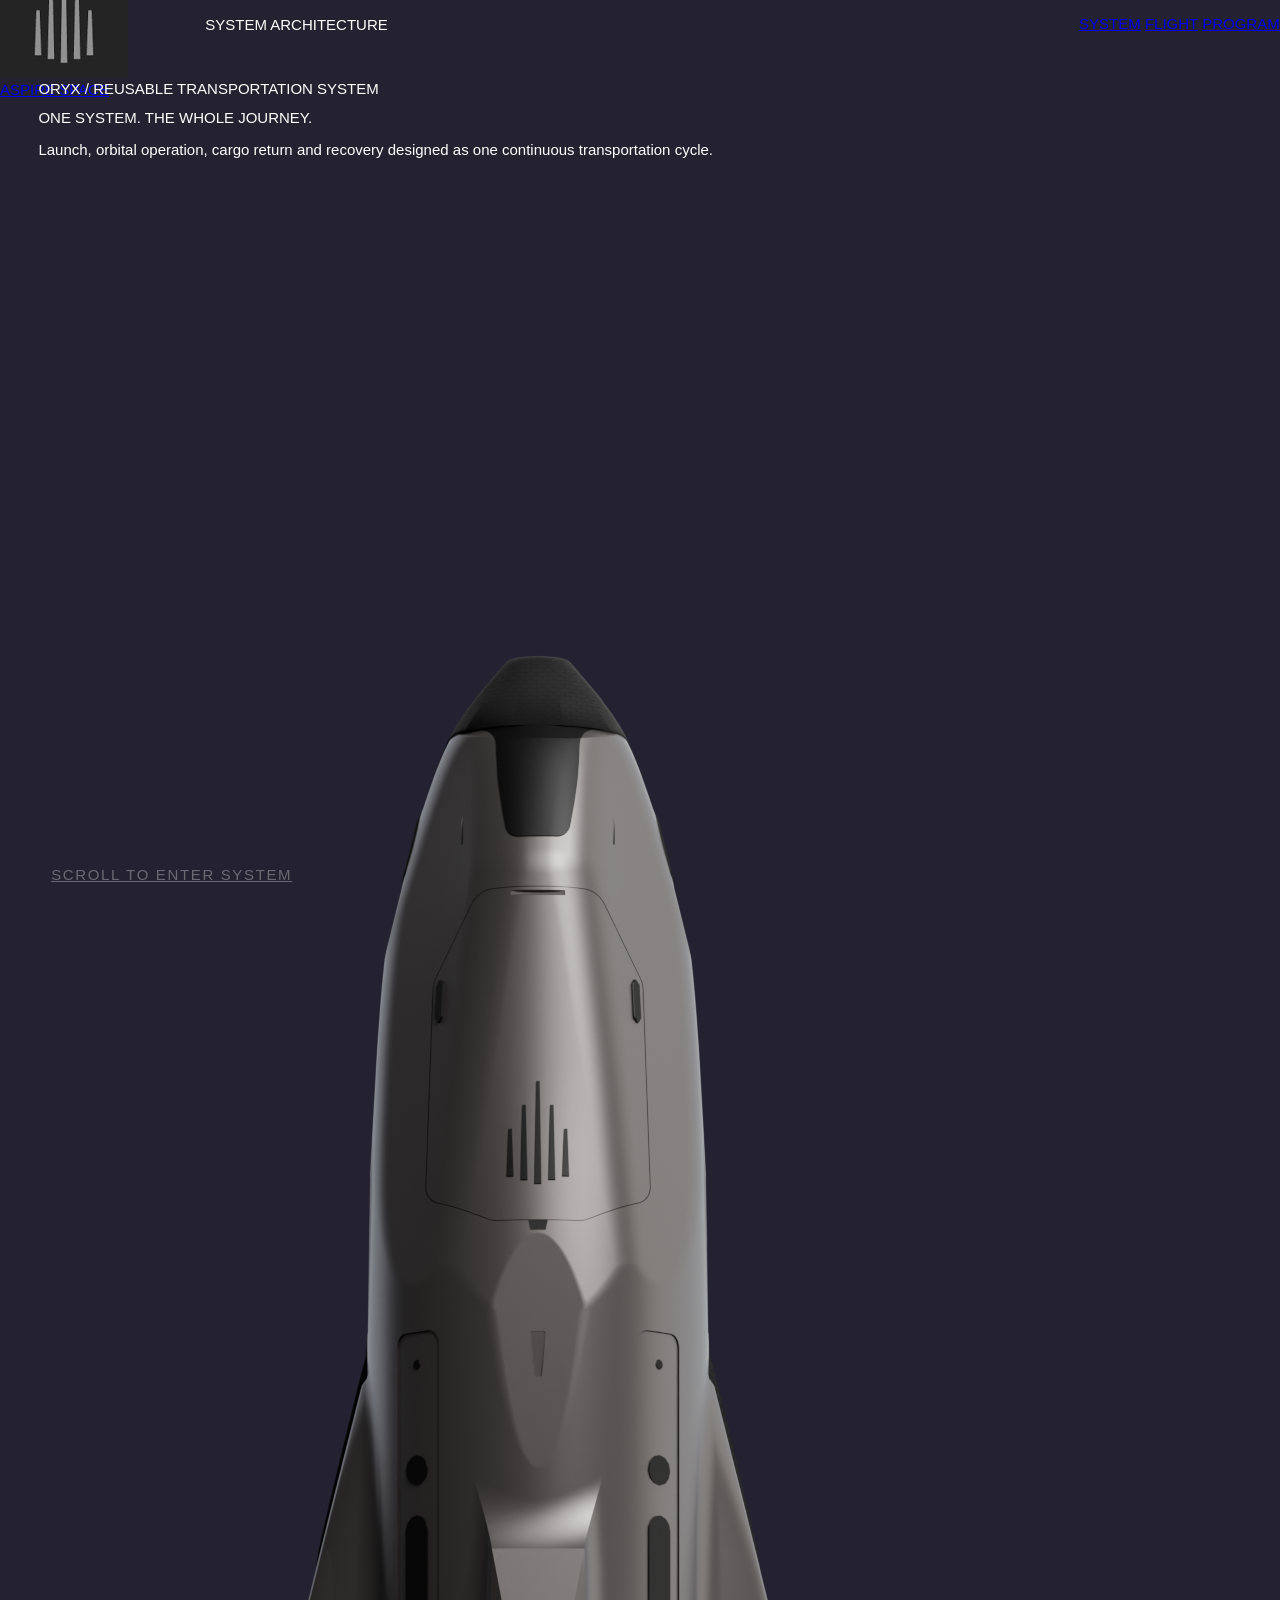
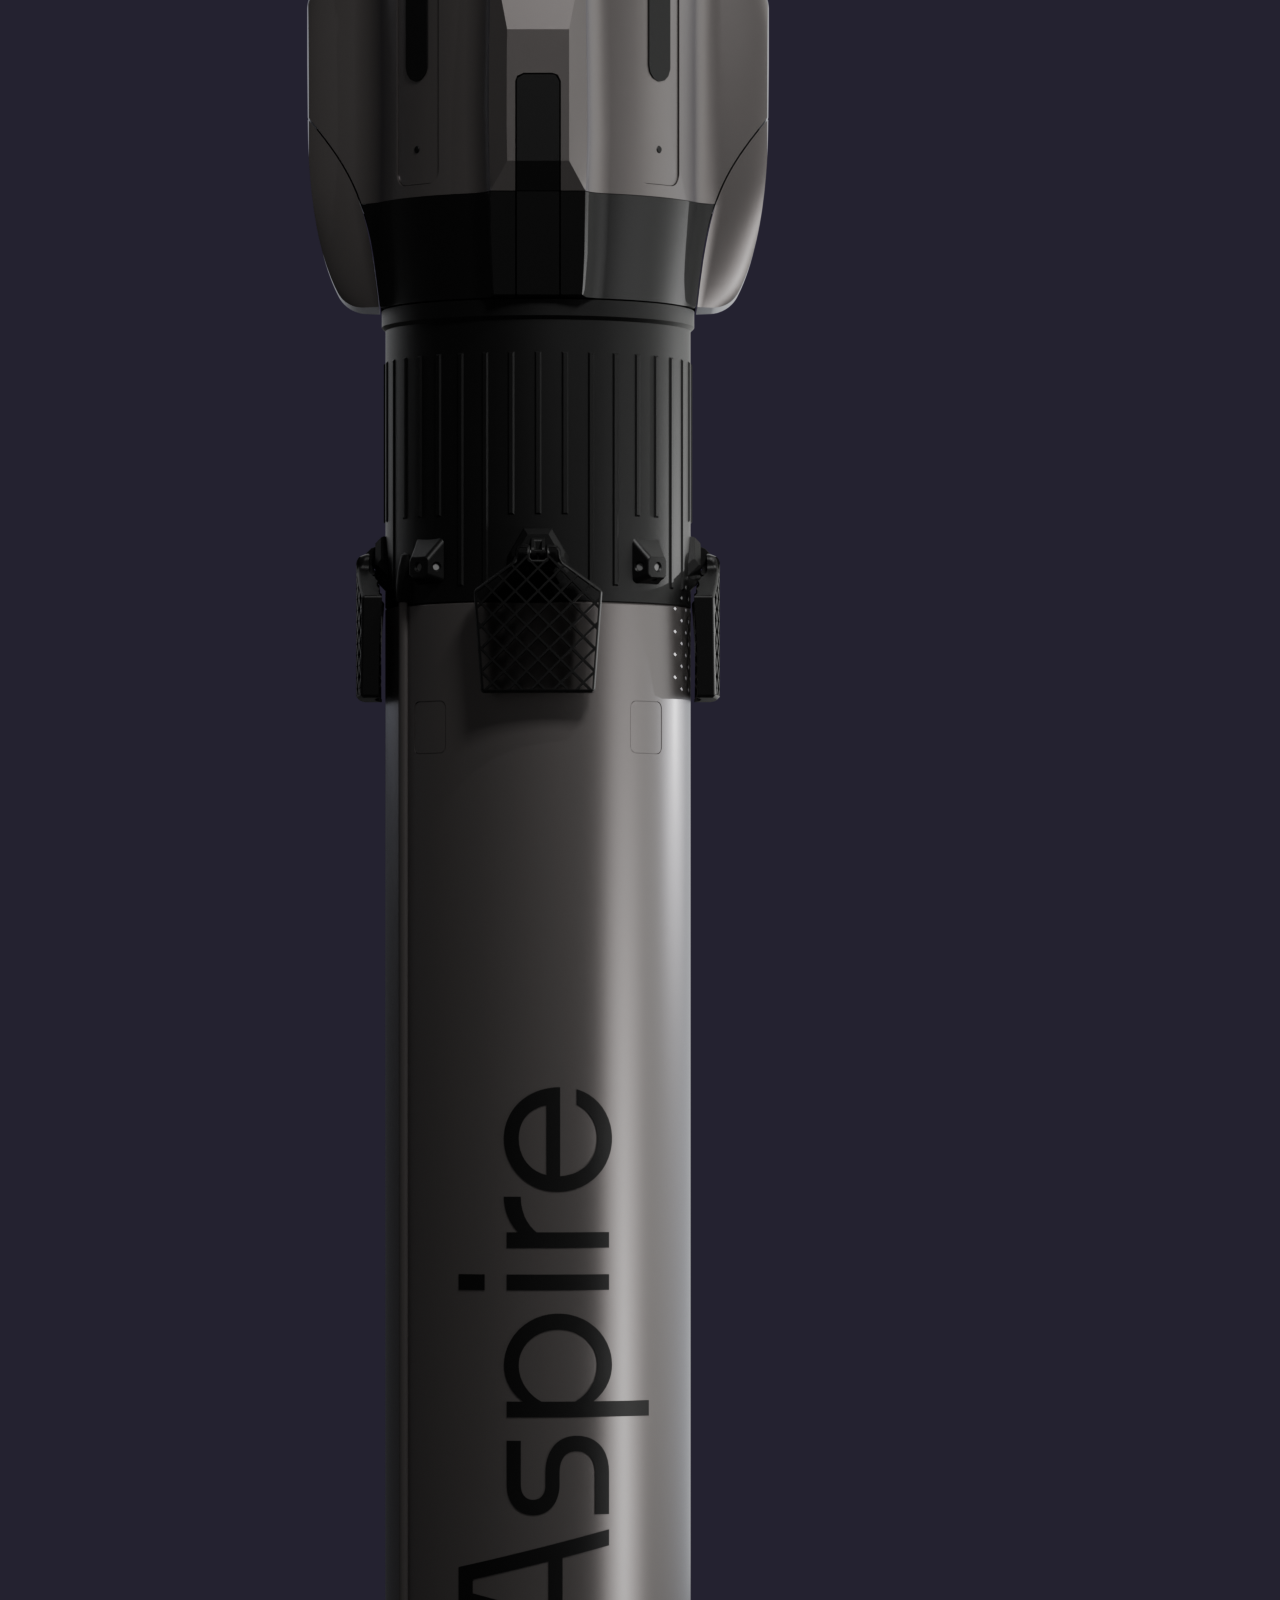
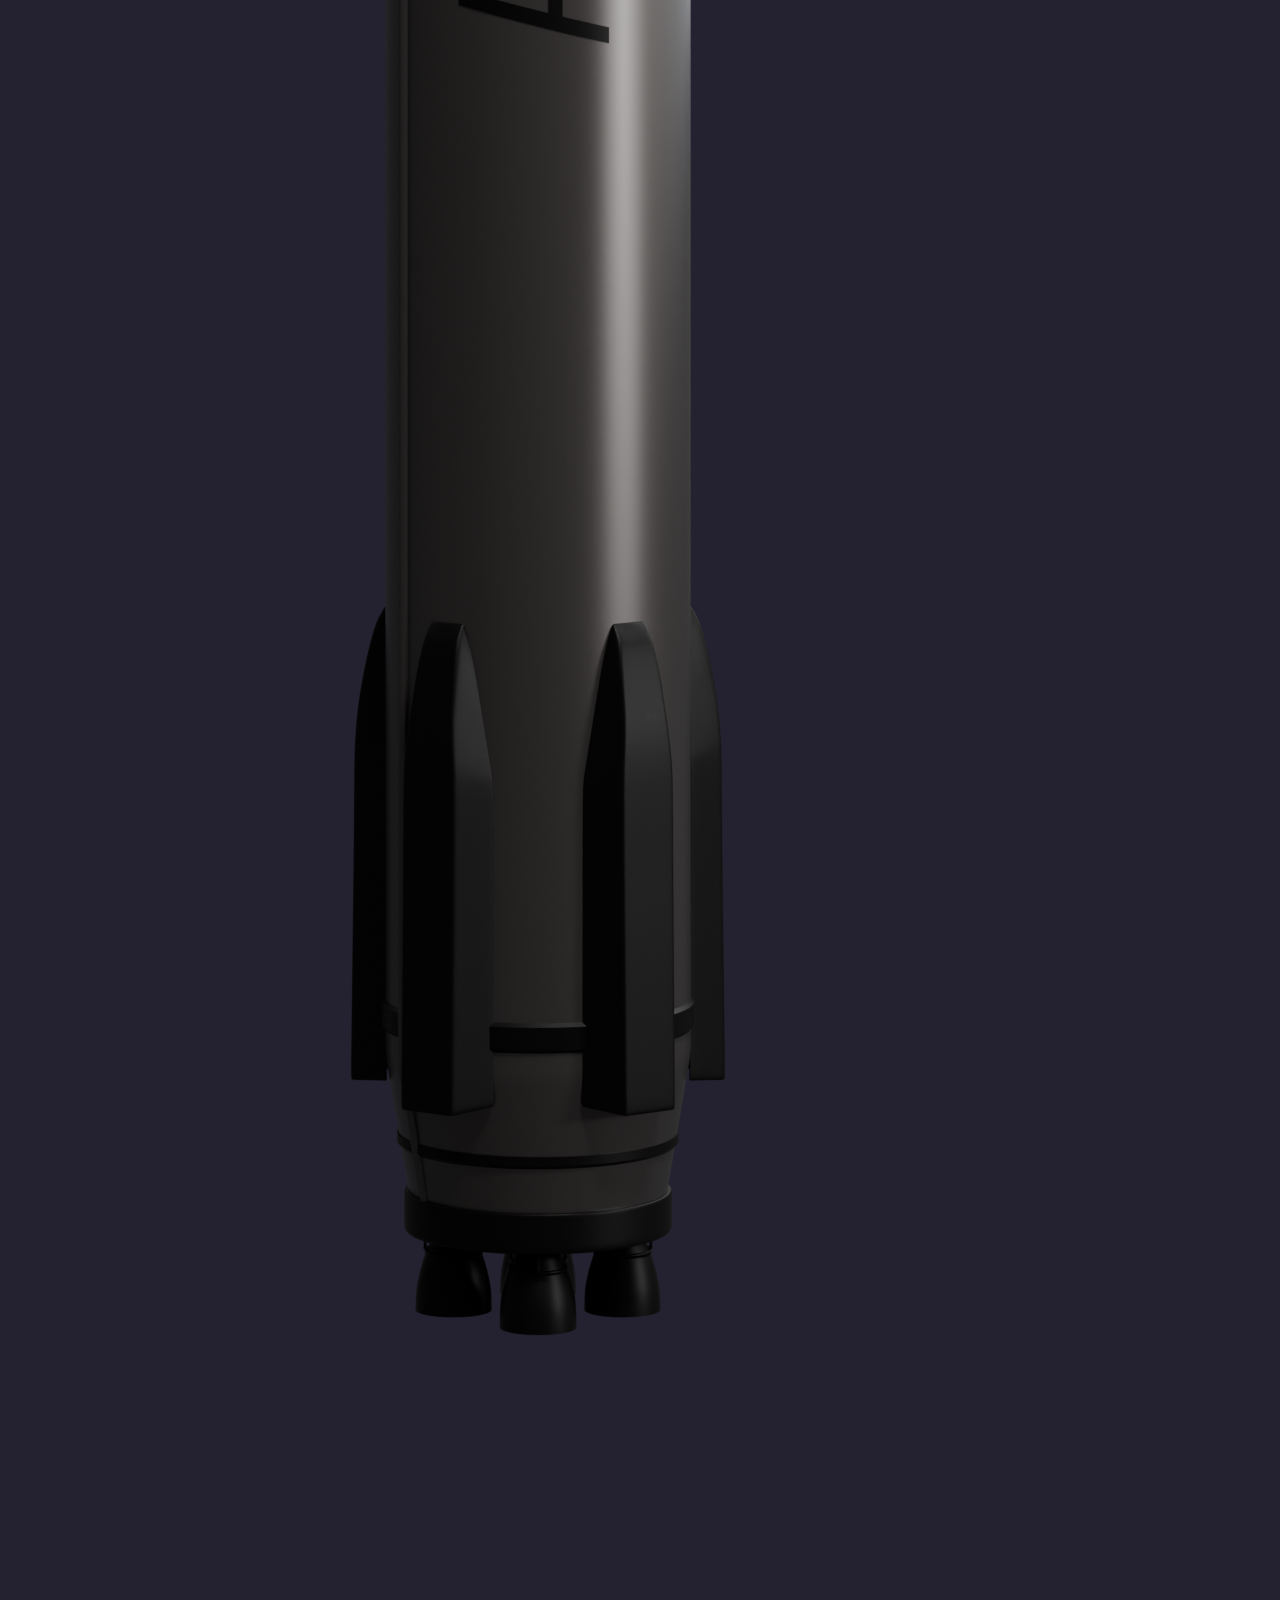
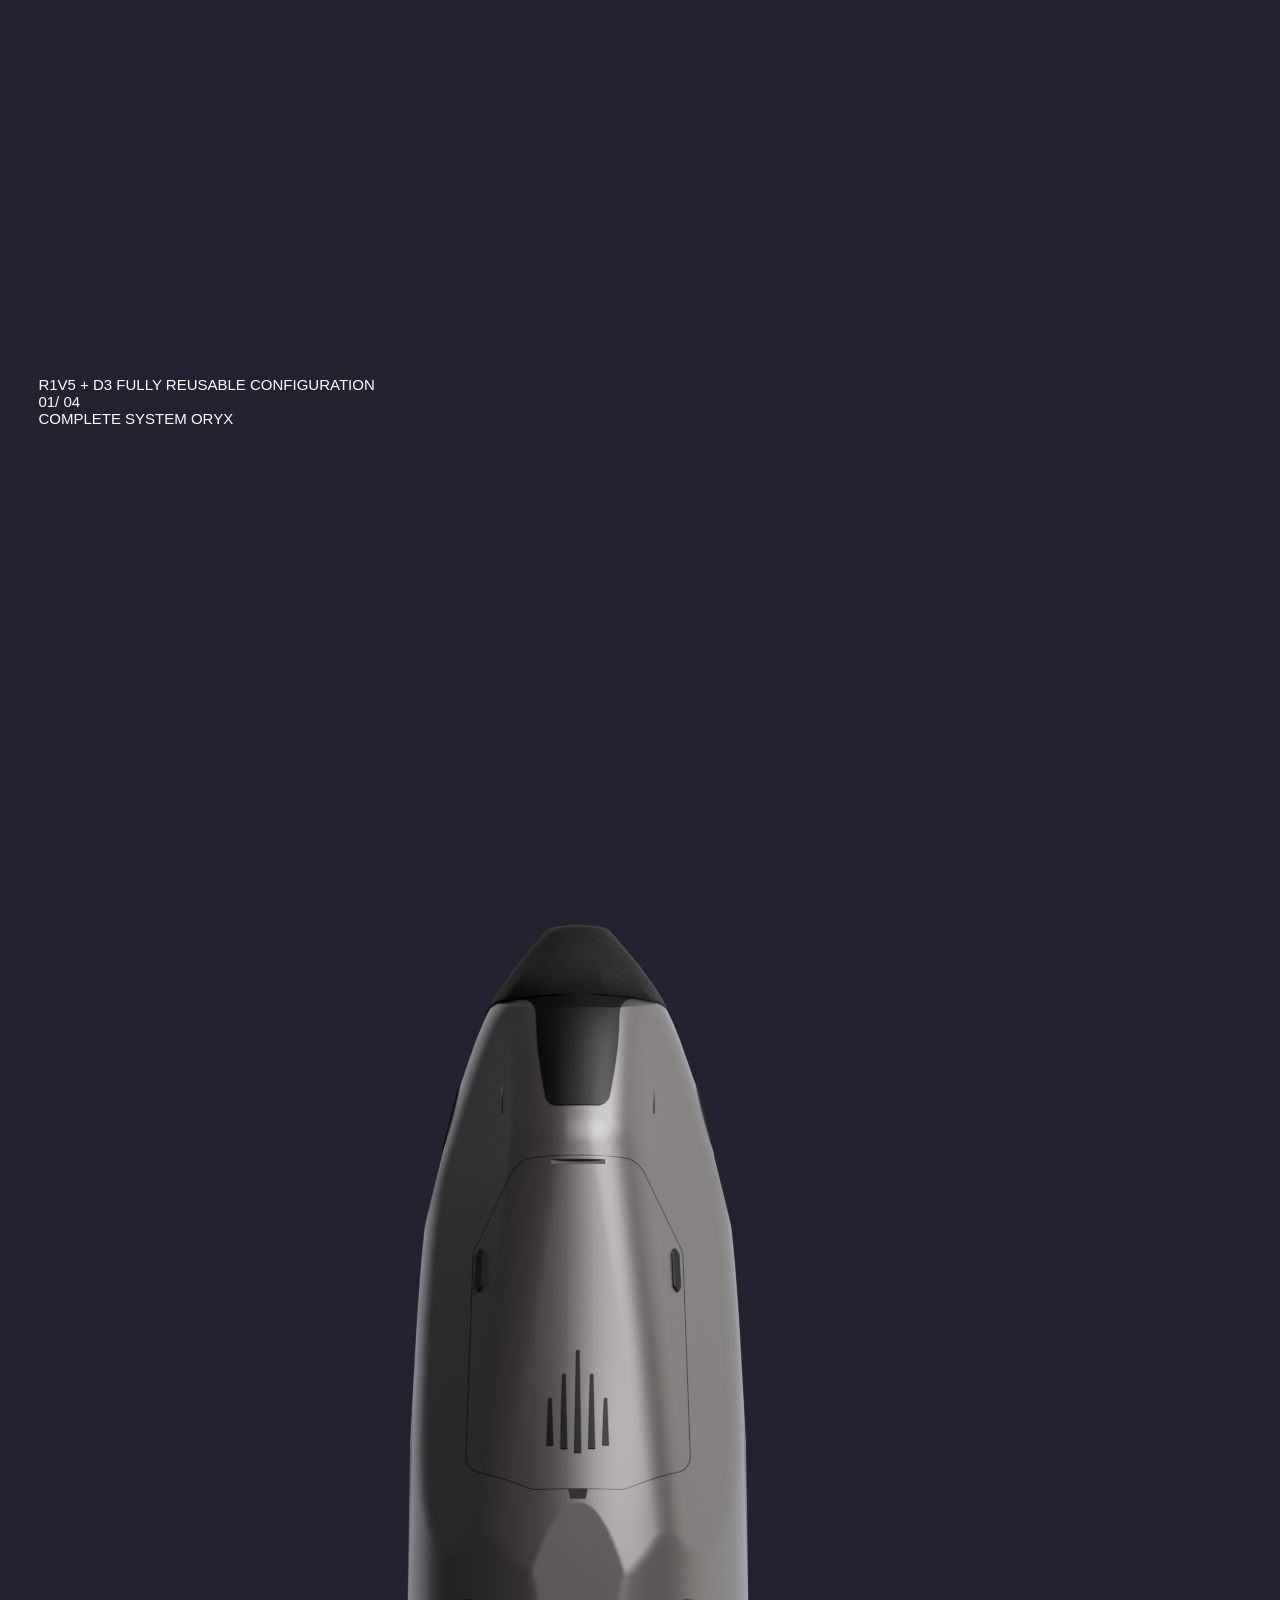
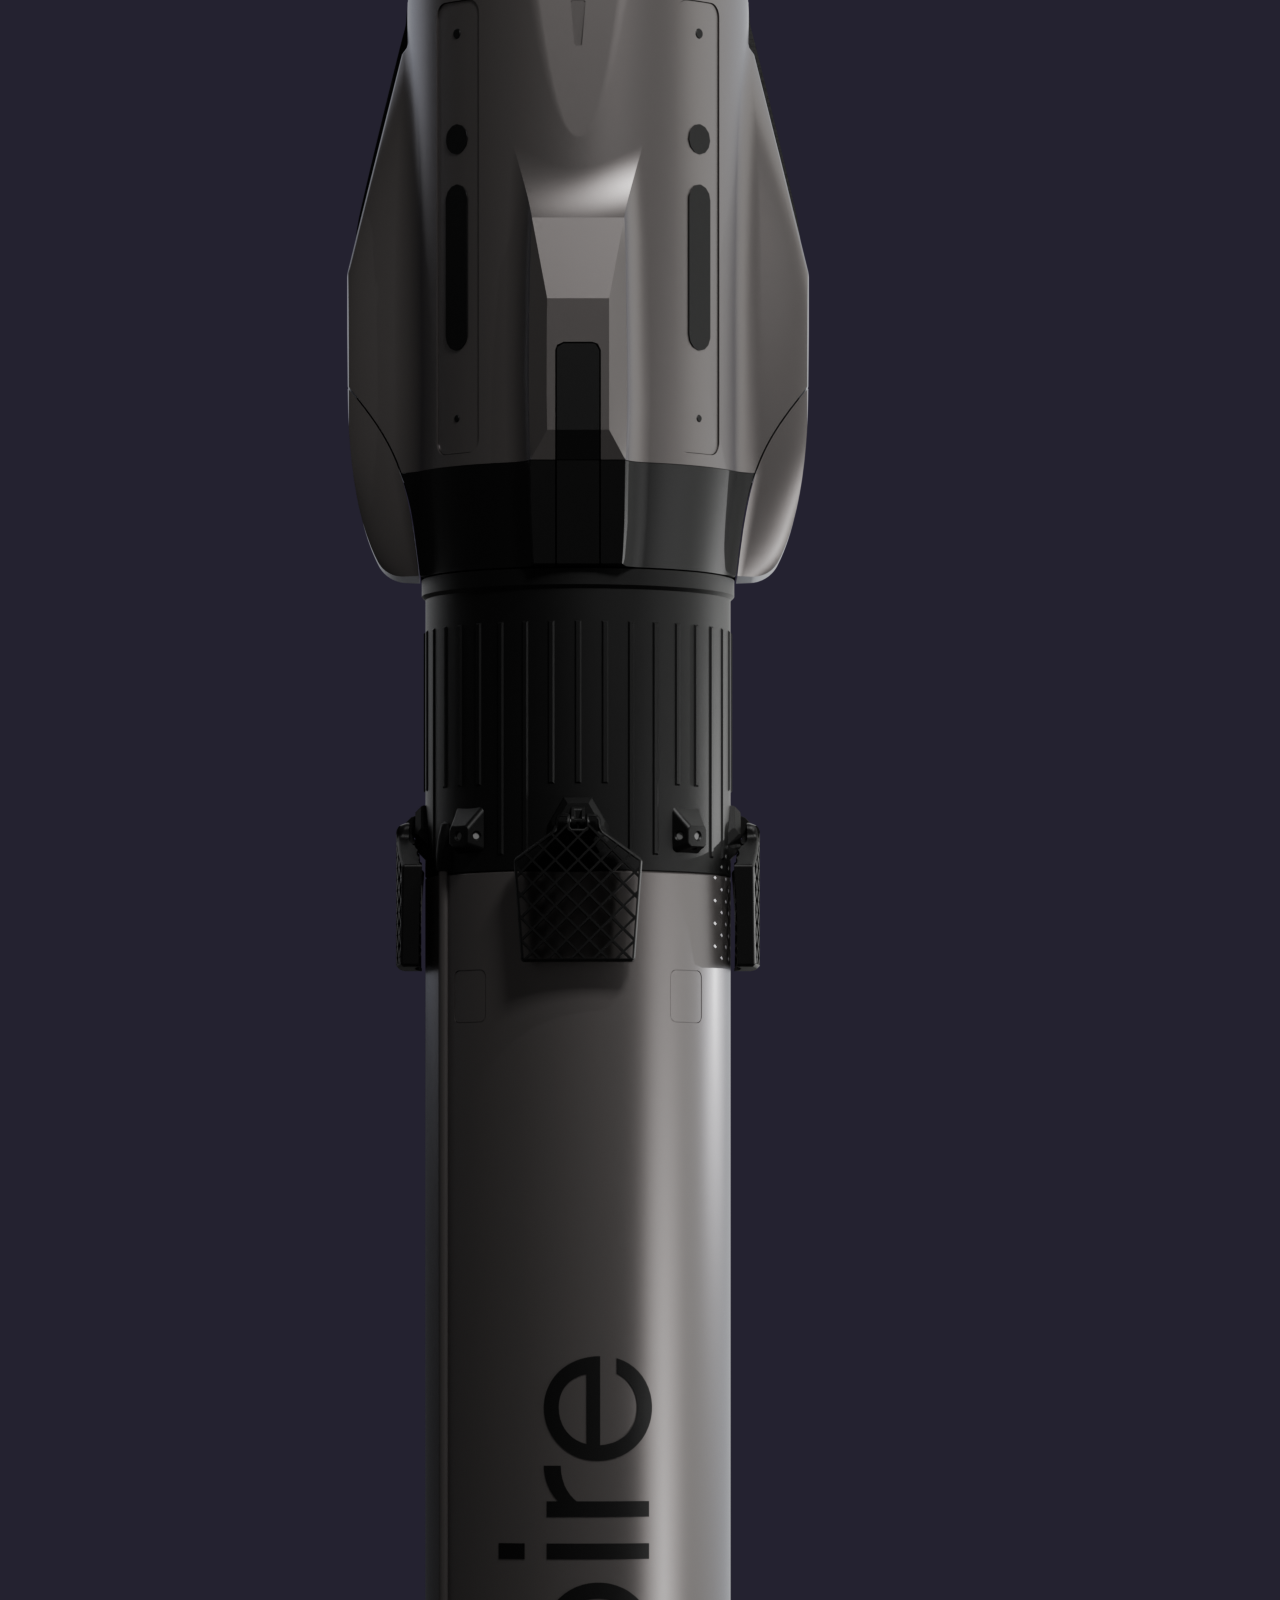
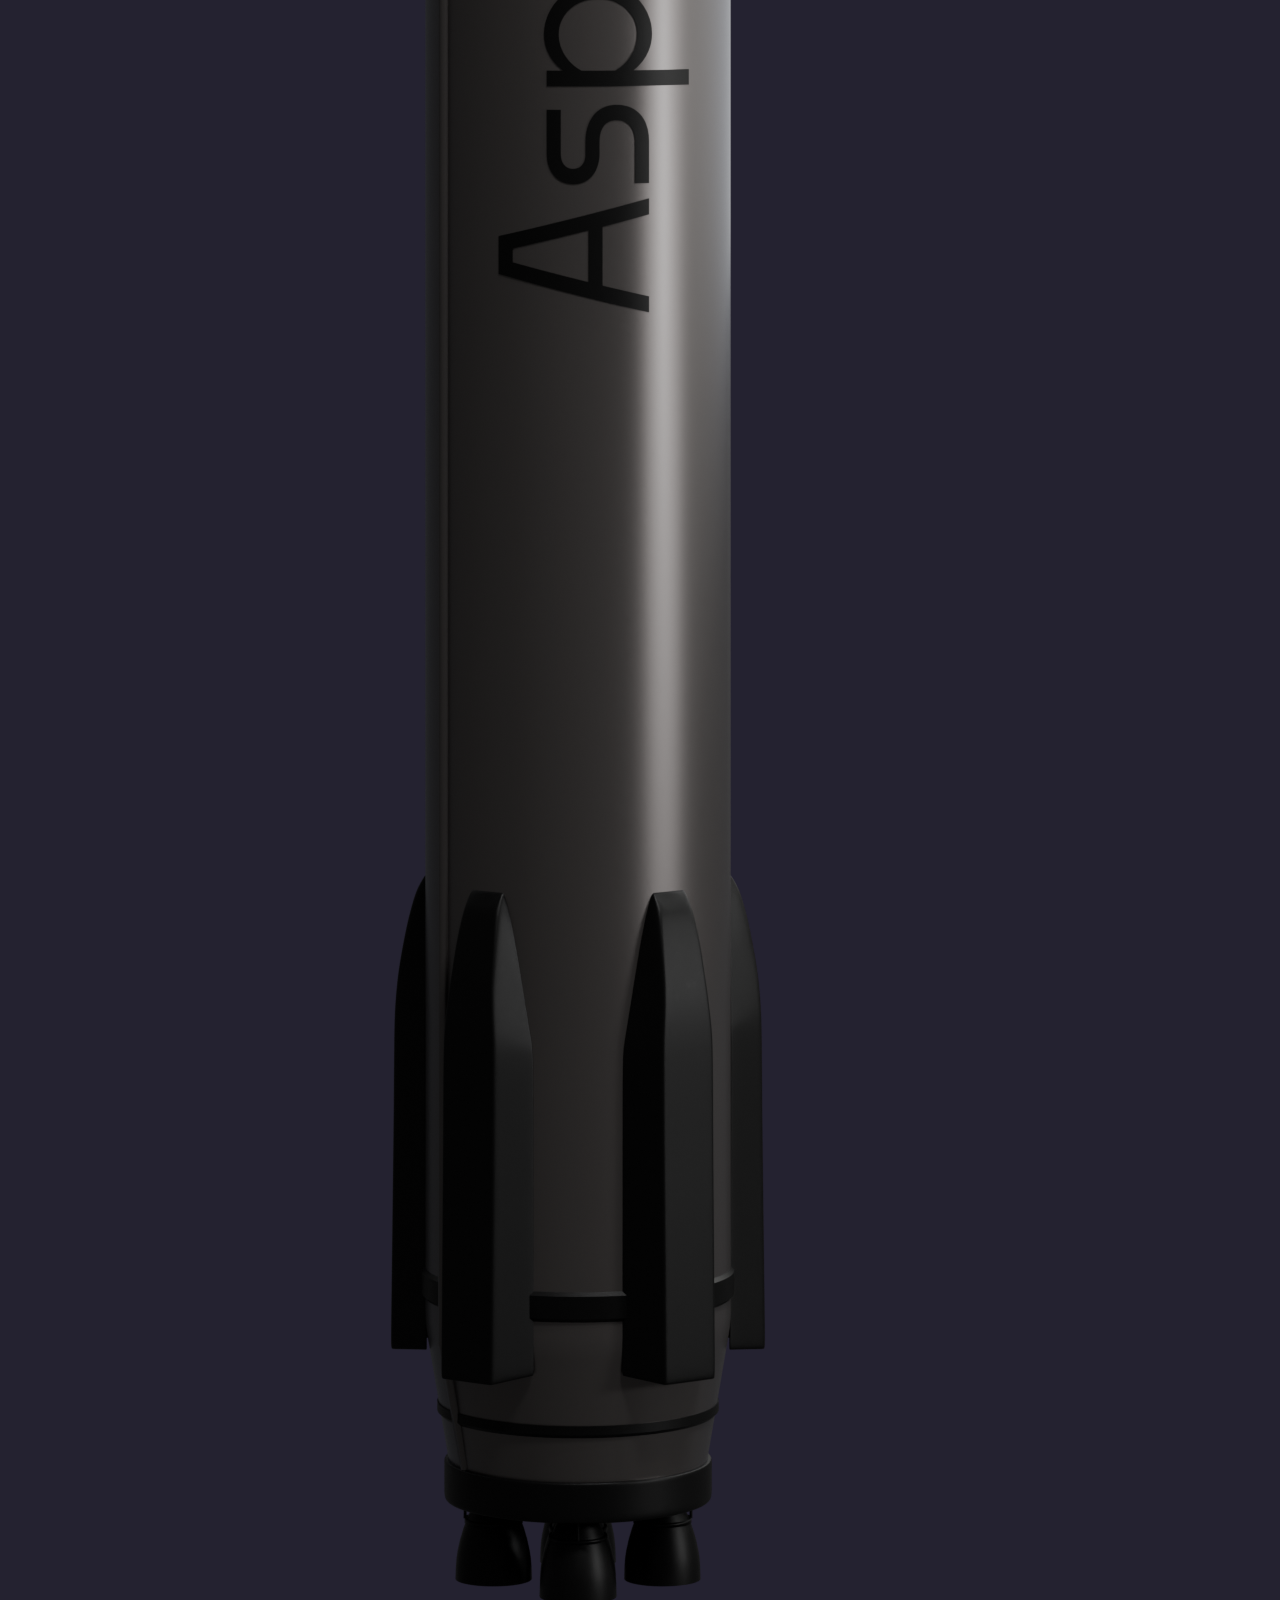
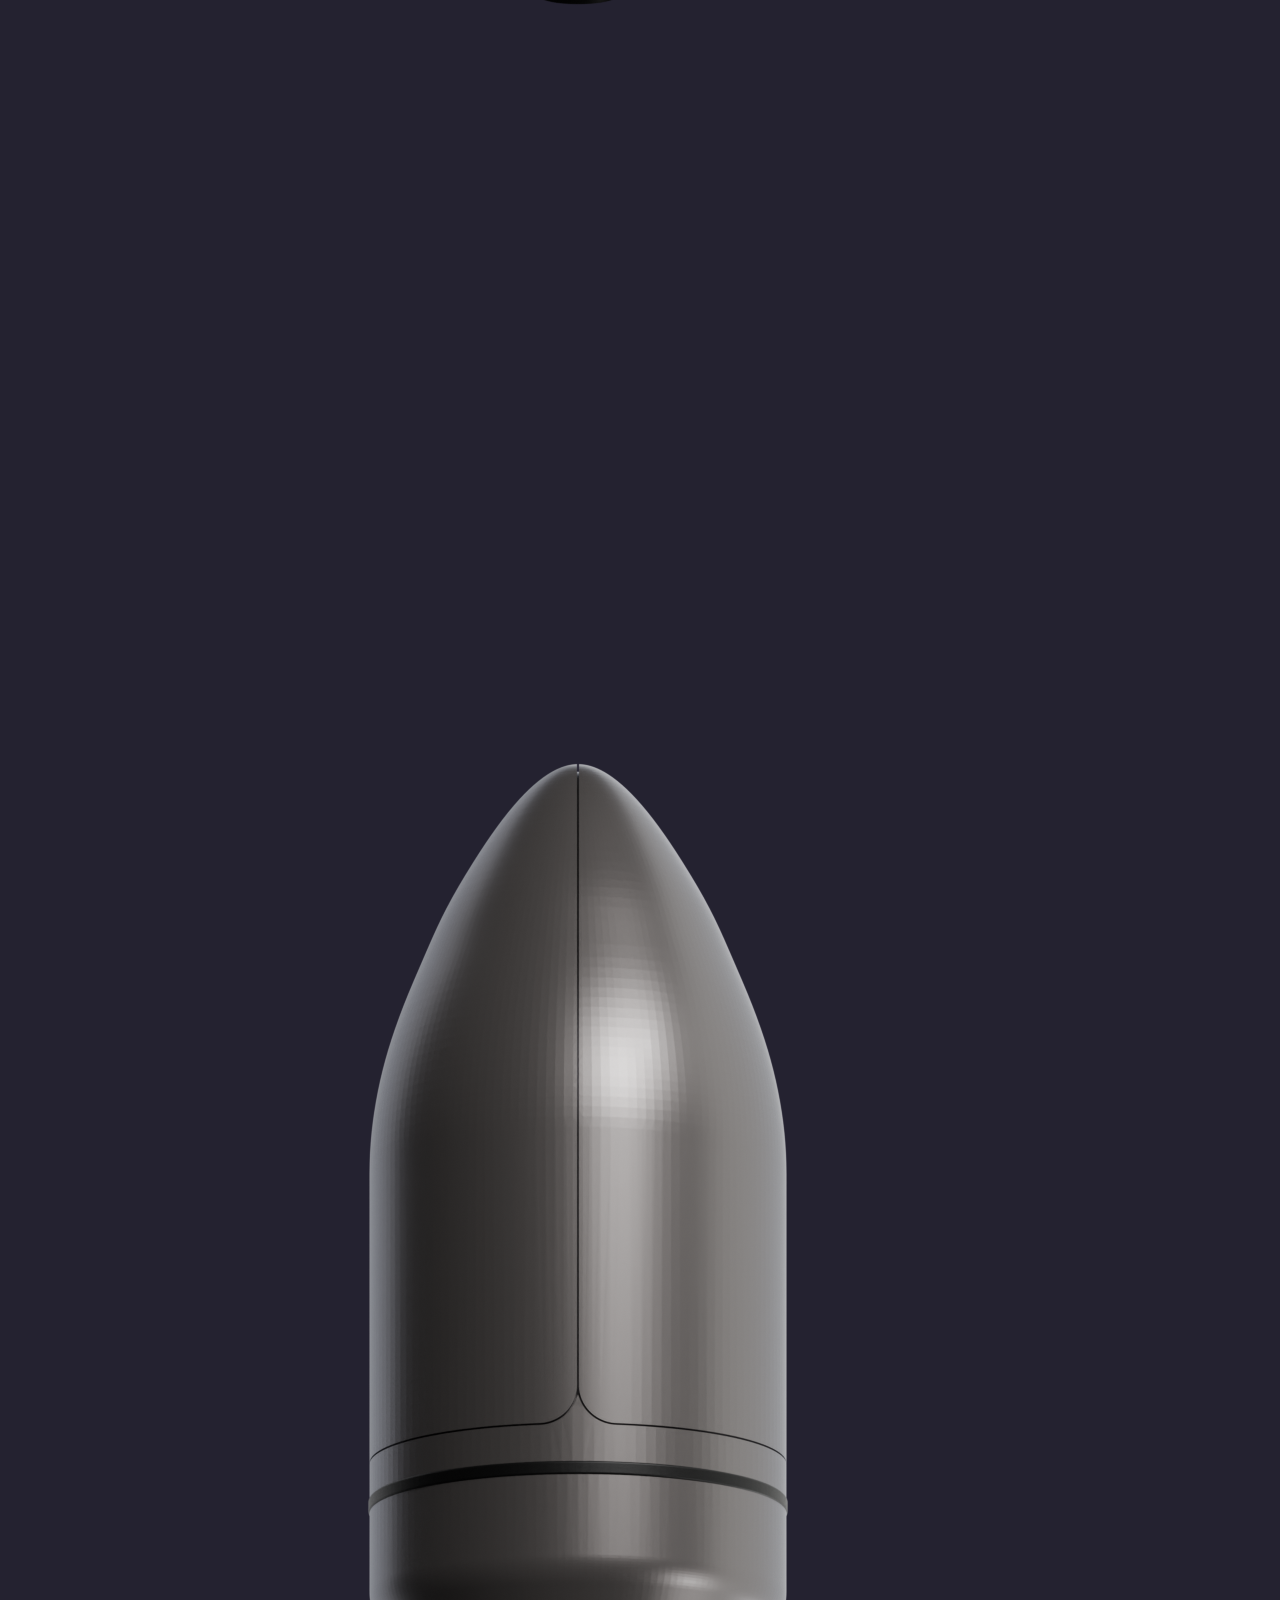
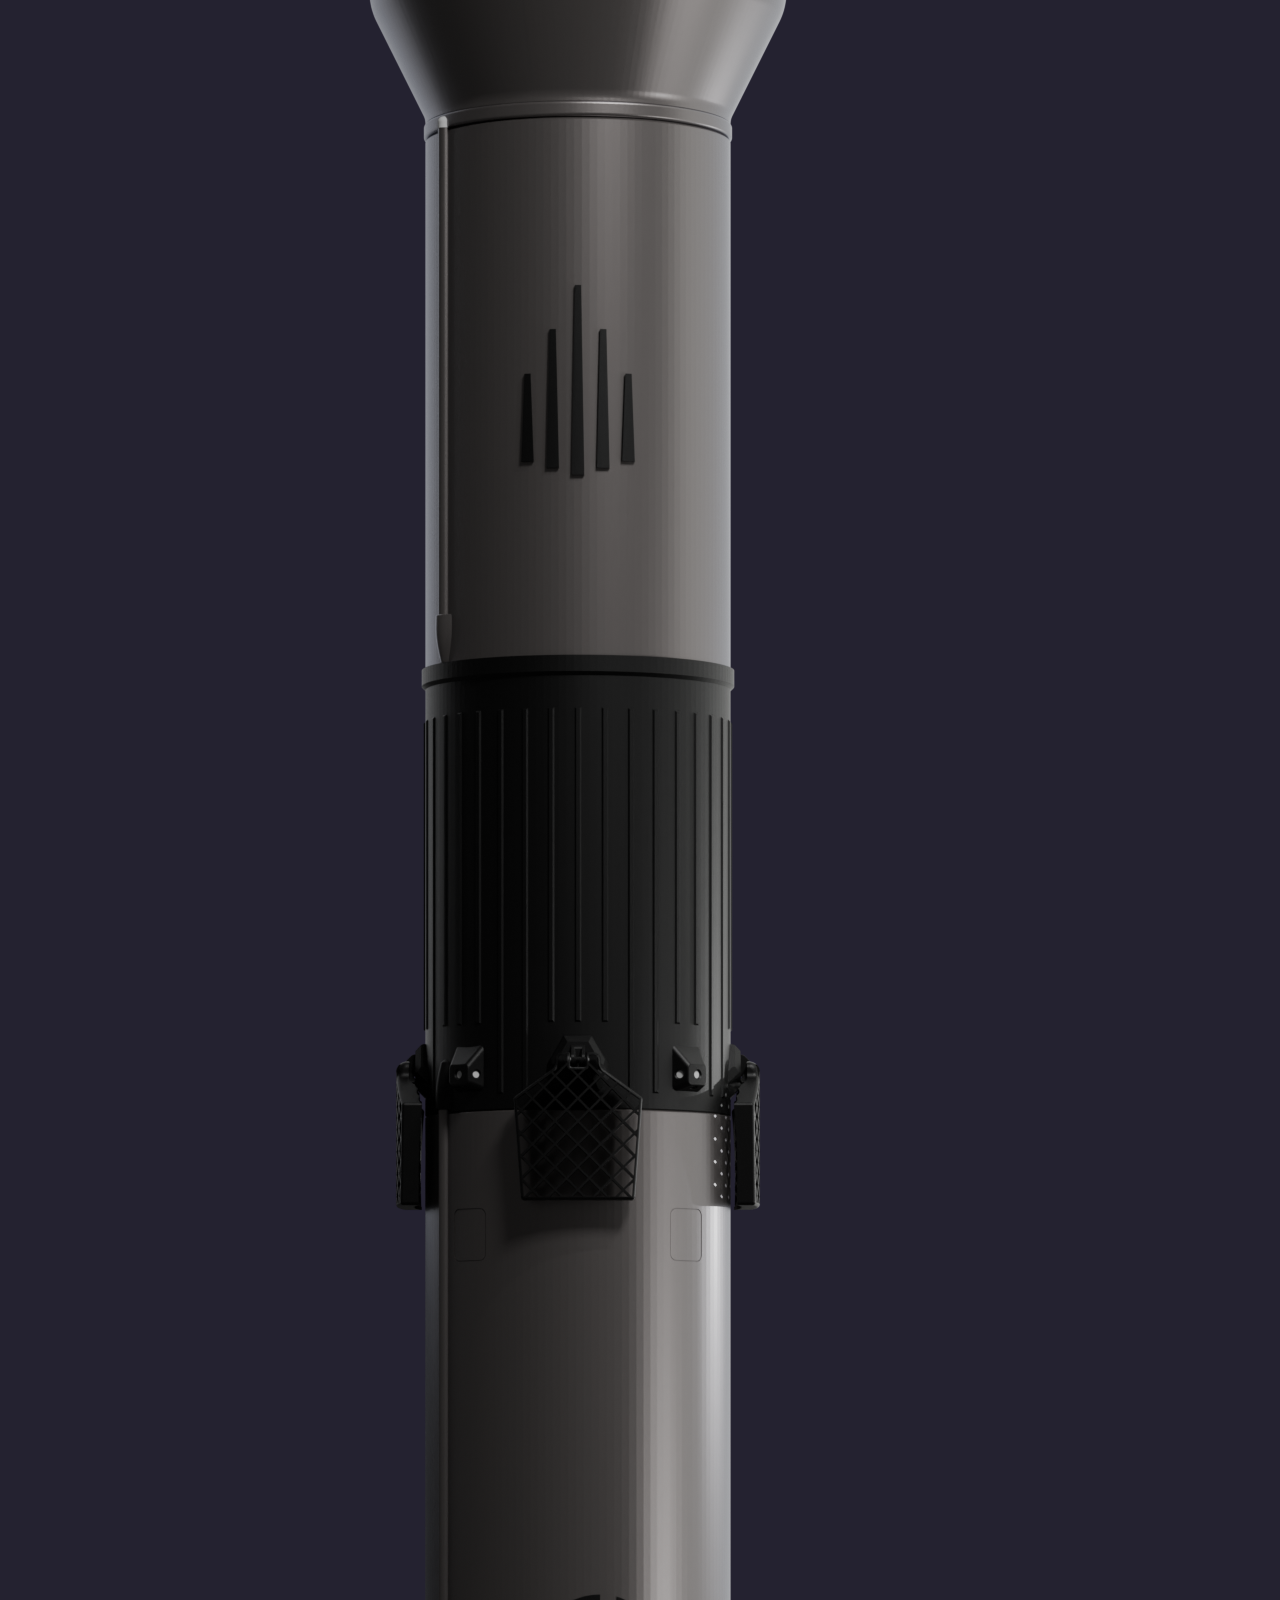
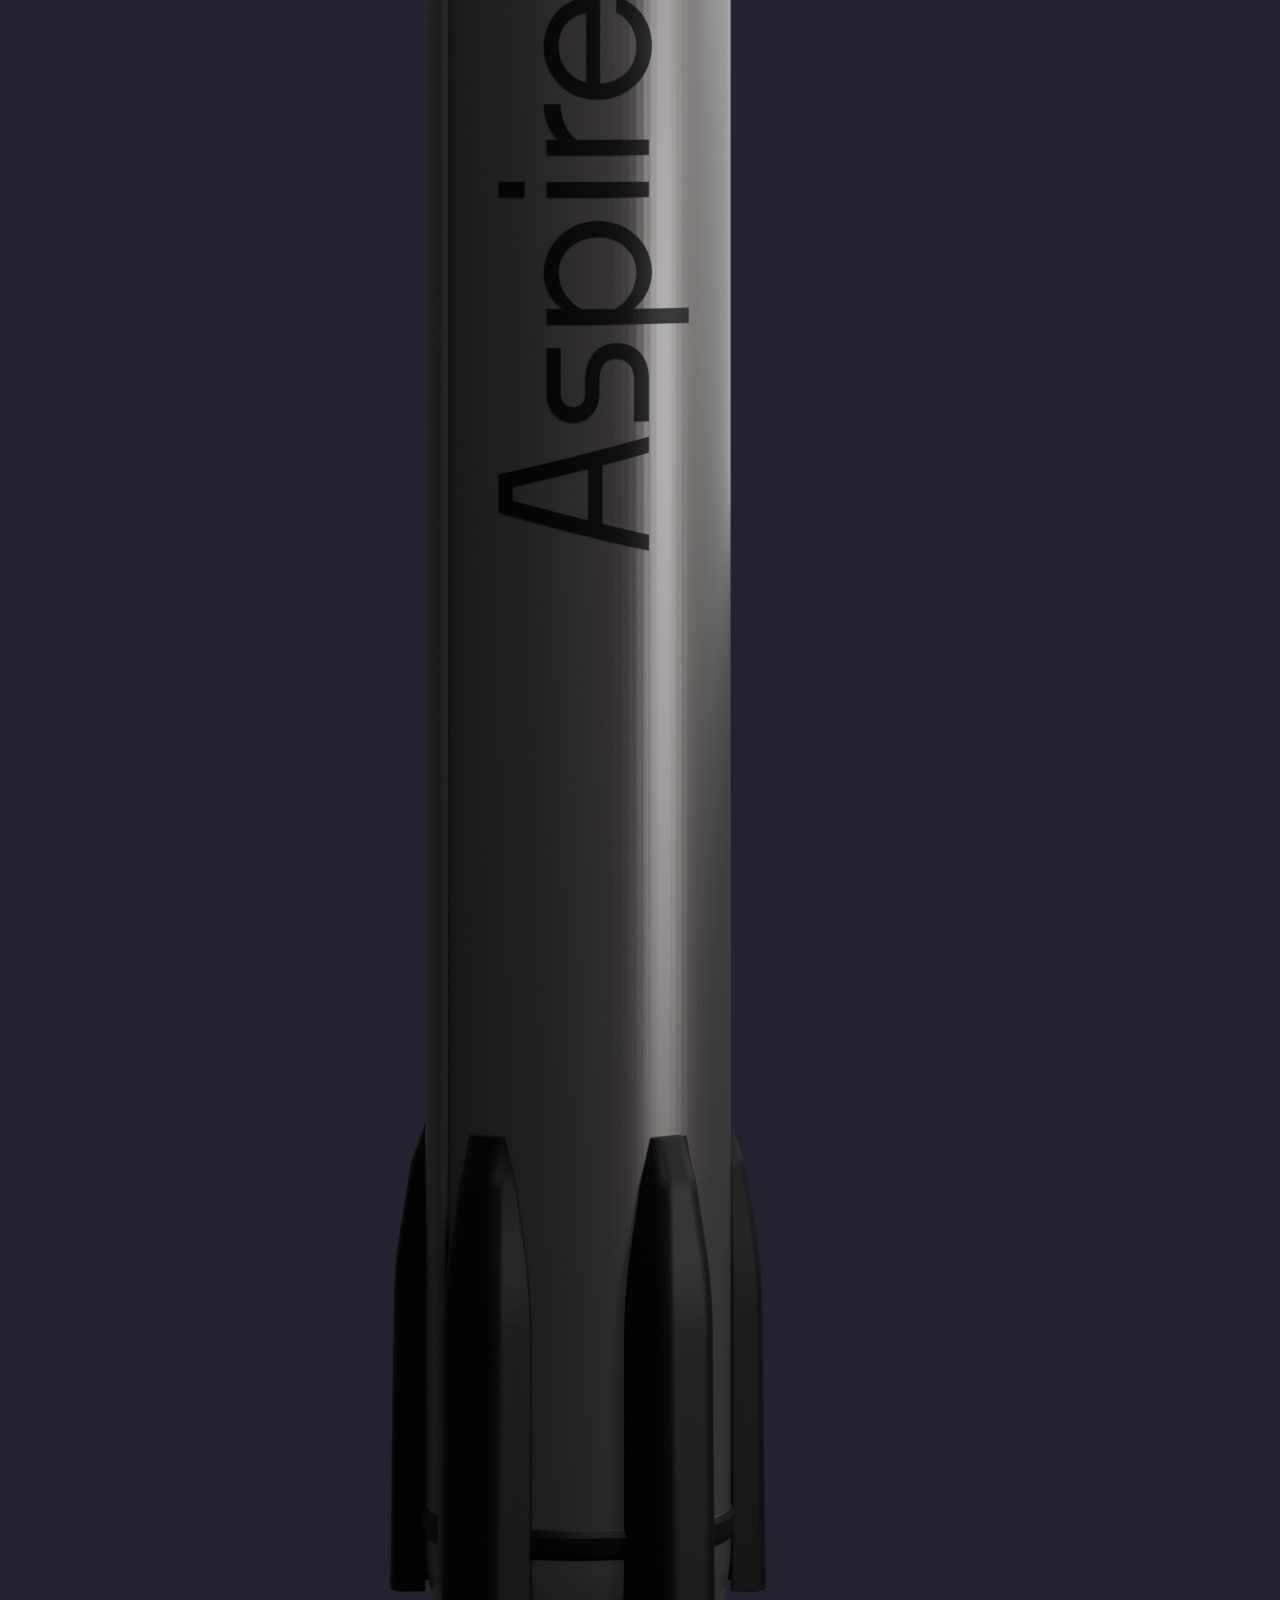
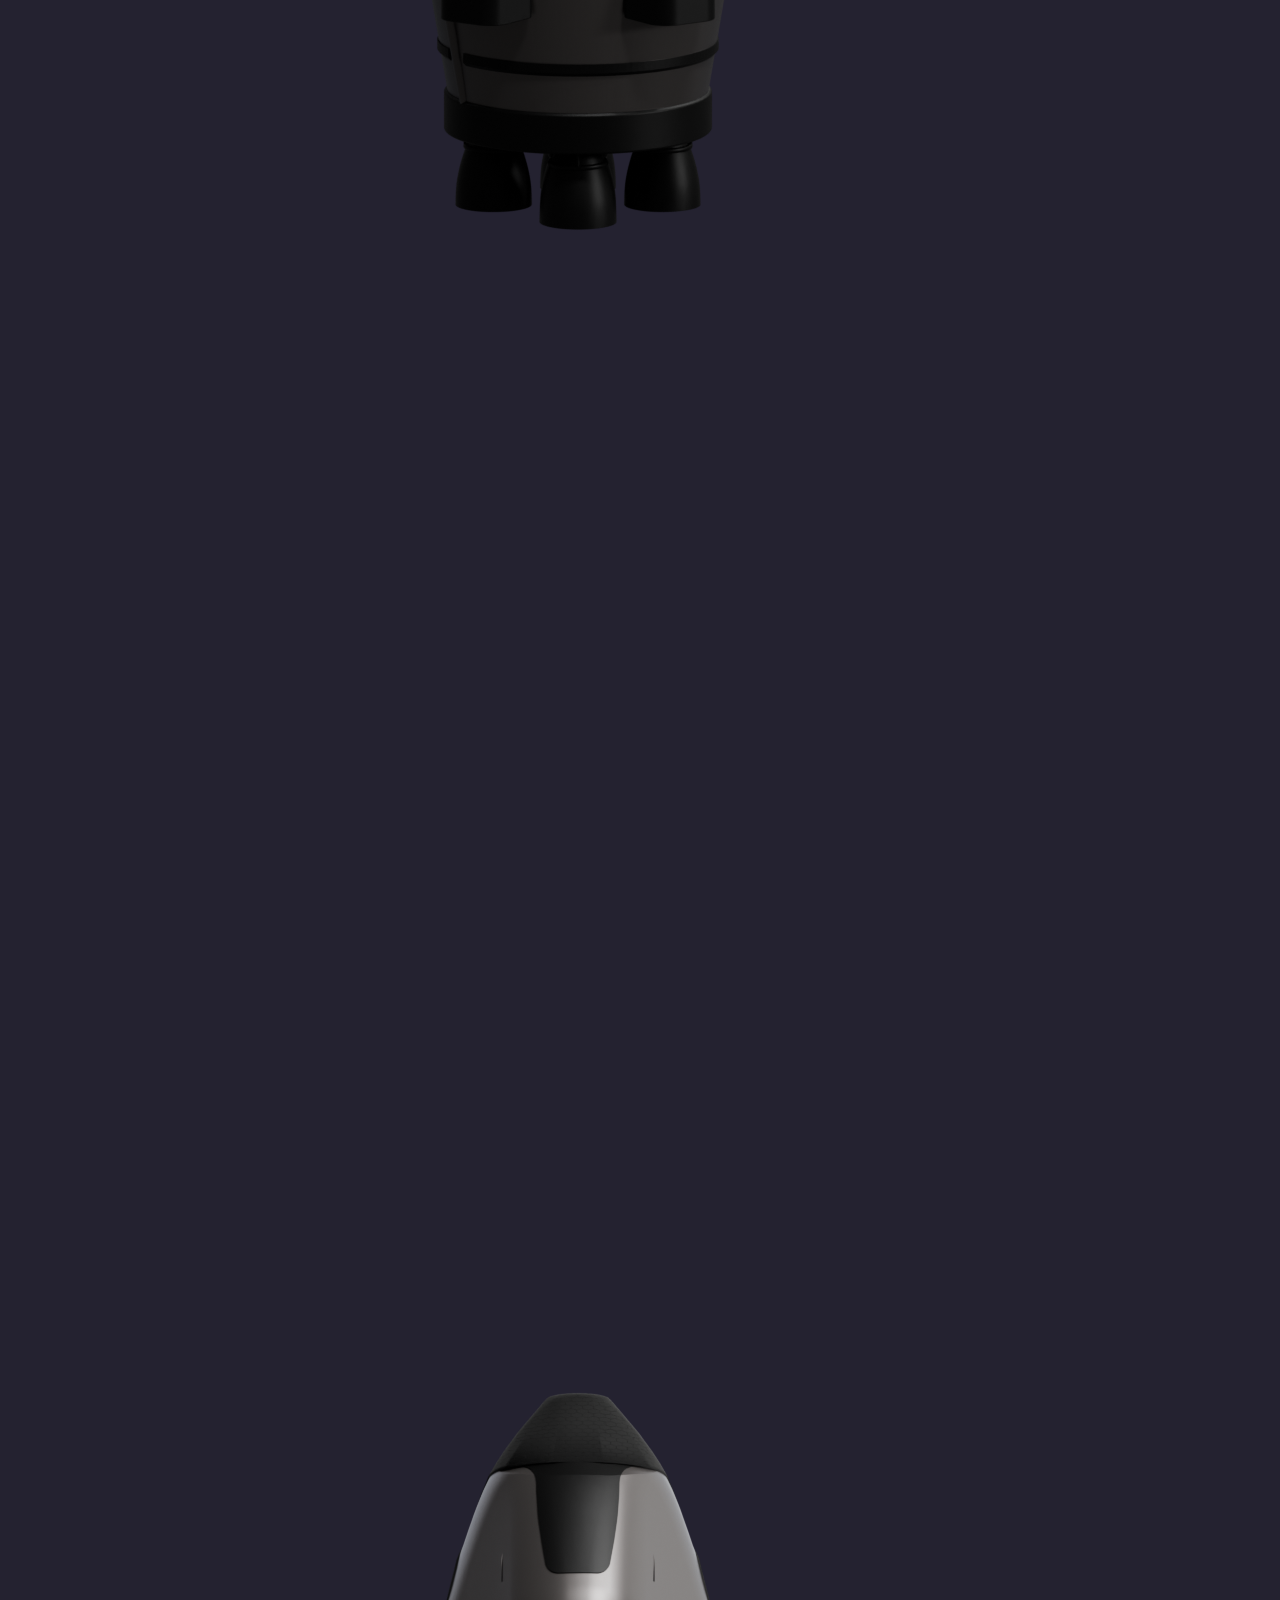
==== commit 8bdb3c7b: "Rebuild Architecture as cinematic scroll narrative" ====
--- a/architecture.html
+++ b/architecture.html
@@ -3,103 +3,211 @@
 <head>
   <meta charset="utf-8" />
   <meta name="viewport" content="width=device-width, initial-scale=1" />
-  <meta name="description" content="Aspire Space system architecture: Oryx for launch, orbital operations and return; Launcher for dedicated payload delivery." />
-  <title>Aspire Space | System Architecture — Oryx & Launcher</title>
+  <meta name="description" content="Aspire Space system architecture: Oryx, D3 and the reusable transportation architecture behind repeated flight." />
+  <title>Aspire Space | System Architecture</title>
   <link href="assets/images/favicon.png" rel="icon" type="image/png" />
   <link rel="stylesheet" href="css/styles.css" />
   <link rel="stylesheet" href="css/architecture-page.css" />
 </head>
 <body class="architecture-page">
-  <header class="arch-page-header">
-    <div class="arch-page-header-inner">
-      <a class="arch-brand" href="index.html" aria-label="Aspire Space home">
-        <img src="assets/images/favicon.png" alt="" />
-        <span>ASPIRE SPACE</span>
-      </a>
-      <nav class="arch-header-nav" aria-label="System architecture navigation">
-        <a href="#family">Architecture</a>
-        <a href="#flight">Flight</a>
-        <a href="#programme">Programme</a>
-        <a href="index.html">Home ↗</a>
-      </nav>
-    </div>
+  <header class="arch-nav">
+    <a class="arch-nav-brand" href="index.html" aria-label="Aspire Space home">
+      <img src="assets/images/favicon.png" alt="" />
+      <span>ASPIRE SPACE</span>
+    </a>
+    <div class="arch-nav-status"><span class="arch-status-dot"></span><span>SYSTEM ARCHITECTURE</span></div>
+    <nav class="arch-nav-links" aria-label="Architecture navigation">
+      <a href="#system">SYSTEM</a>
+      <a href="#flight">FLIGHT</a>
+      <a href="#programme">PROGRAMME</a>
+      <a href="index.html">HOME ↗</a>
+    </nav>
   </header>
 
-  <main class="arch-main">
-    <section class="arch-hero" aria-labelledby="archHeroTitle">
-      <div class="arch-hero-copy" data-arch-reveal>
-        <div class="arch-eyebrow">SYSTEM ARCHITECTURE</div>
-        <h1 class="arch-display" id="archHeroTitle">ONE ARCHITECTURE.<br />TWO ROUTES TO ORBIT.</h1>
-        <p class="arch-hero-sub">A reusable transportation platform built for the missions flying today — and the orbital economy taking shape next.</p>
-        <div class="arch-switcher" role="group" aria-label="Select vehicle configuration">
-          <button class="arch-switch is-active" type="button" data-vehicle-switch="oryx">ORYX</button>
-          <button class="arch-switch" type="button" data-vehicle-switch="launcher">LAUNCHER</button>
+  <main>
+    <section class="arch-intro" id="top" aria-labelledby="archIntroTitle">
+      <div class="arch-intro-grid" aria-hidden="true"></div>
+      <div class="arch-intro-copy">
+        <div class="arch-kicker arch-load-reveal">ORYX / REUSABLE TRANSPORTATION SYSTEM</div>
+        <h1 class="arch-intro-title" id="archIntroTitle">
+          <span class="arch-title-line"><span>ONE SYSTEM.</span></span>
+          <span class="arch-title-line"><span>THE WHOLE</span></span>
+          <span class="arch-title-line"><span>JOURNEY.</span></span>
+        </h1>
+        <p class="arch-intro-deck arch-load-reveal">Launch, orbital operation, cargo return and recovery designed as one continuous transportation cycle.</p>
+      </div>
+
+      <div class="arch-intro-vehicle" aria-hidden="true">
+        <div class="arch-intro-halo"></div>
+        <img src="R1V5.png" alt="" />
+      </div>
+
+      <div class="arch-intro-meta arch-load-reveal">
+        <span>R1V5 + D3</span>
+        <span>FULLY REUSABLE CONFIGURATION</span>
+      </div>
+      <a class="arch-scroll-cue arch-load-reveal" href="#system"><span>SCROLL TO ENTER SYSTEM</span><i></i></a>
+    </section>
+
+    <section class="arch-scrolly" id="system" aria-label="Oryx system architecture">
+      <div class="arch-stage-column">
+        <div class="arch-stage" data-stage>
+          <div class="arch-stage-grid" aria-hidden="true"><i></i><i></i><i></i><i></i></div>
+          <div class="arch-stage-crosshair" aria-hidden="true"></div>
+          <div class="arch-stage-index"><span data-stage-index>01</span><span>/ 04</span></div>
+          <div class="arch-stage-label">
+            <span data-stage-eyebrow>COMPLETE SYSTEM</span>
+            <strong data-stage-title>ORYX</strong>
+          </div>
+          <div class="arch-stage-progress" aria-hidden="true"><i data-stage-progress></i></div>
+
+          <div class="arch-visual-stack" aria-hidden="true">
+            <figure class="arch-scene-image is-active" data-scene-image="oryx">
+              <img src="R1V5.png" alt="" />
+            </figure>
+            <figure class="arch-scene-image arch-scene-image--d3" data-scene-image="d3">
+              <img src="S2_5.png" alt="" />
+            </figure>
+            <figure class="arch-scene-image" data-scene-image="launcher">
+              <img src="Fairings_2.png" alt="" />
+            </figure>
+            <figure class="arch-scene-image arch-scene-image--oryx-return" data-scene-image="return">
+              <img src="R1V5.png" alt="" />
+            </figure>
+          </div>
         </div>
       </div>
-      <div class="arch-hero-visual" data-hero-visual data-arch-reveal>
-        <img class="arch-hero-vehicle" data-hero-image src="R1V5.png" alt="Oryx fully reusable transportation system: R1v5 booster with D3 spacecraft" />
-        <div class="arch-hero-meta"><strong data-hero-name>ORYX</strong><span data-hero-role>LAUNCH / ORBITAL OPERATIONS / RETURN</span></div>
-      </div>
-      <div class="arch-scroll-cue">SCROLL TO EXPLORE ↓</div>
-    </section>
-
-    <section class="arch-section" id="family">
-      <div data-arch-reveal><div class="arch-eyebrow">THE FAMILY</div><h2 class="arch-display arch-display--medium">BUILT FROM A<br />COMMON CORE.</h2><p class="arch-lead">Two configurations extend the same launch architecture toward different mission requirements.</p></div>
-      <div class="arch-family-grid" data-arch-reveal>
-        <article class="arch-family-card"><div class="arch-family-visual"><img src="R1V5.png" alt="Oryx booster and D3 spacecraft" /></div><div class="arch-family-copy"><div class="arch-tech">BOOSTER + D3 CARGO SPACESHIP</div><h3>ORYX</h3><div class="arch-family-role">LAUNCH · ORBIT · RETURN</div><p>Oryx extends the launch vehicle into a complete transportation cycle. The reusable booster performs the first stage of ascent while D3 continues to orbit, operates as a spacecraft and returns valuable cargo to Earth.</p></div></article>
-        <div class="arch-family-core">COMMON BOOSTER ARCHITECTURE</div>
-        <article class="arch-family-card"><div class="arch-family-visual"><img src="Fairings_2.png" alt="Aspire Launcher booster and payload fairing" /></div><div class="arch-family-copy"><div class="arch-tech">BOOSTER + PAYLOAD FAIRING</div><h3>LAUNCHER</h3><div class="arch-family-role">LAUNCH · DEPLOY · RECOVER</div><p>Launcher applies the same programme foundation to missions built around conventional payload deployment: a dedicated route to orbit without requiring a returning orbital spacecraft.</p></div></article>
-      </div>
-    </section>
-
-    <section class="arch-section">
-      <div data-arch-reveal><div class="arch-eyebrow">WHY TWO CONFIGURATIONS</div><h2 class="arch-display arch-display--small">THE MARKET NEEDS MORE THAN ONE KIND OF FLIGHT.</h2><p class="arch-lead">Some missions need a route to orbit. Others need the journey back.</p></div>
-      <div class="arch-reason-grid" data-arch-reveal>
-        <div class="arch-reason-column"><div class="arch-tech">TO ORBIT</div><h3>Payload delivery</h3><ul><li>Communications and Earth observation</li><li>Constellation deployment</li><li>Science and technology missions</li><li>National security missions</li><li>Payloads designed to remain in space</li></ul></div>
-        <div class="arch-reason-column"><div class="arch-tech">TO ORBIT AND BACK</div><h3>Transportation cycle</h3><ul><li>Orbital manufacturing and materials</li><li>Biological and pharmaceutical research</li><li>Station logistics and recovered hardware</li><li>Reusable orbital infrastructure</li><li>Future crew and cislunar missions</li></ul></div>
-      </div>
-    </section>
-
-    <section class="arch-section arch-product" id="oryx">
-      <div class="arch-product-visual" data-arch-reveal><img src="R1V5.png" alt="Oryx full stack" /></div>
-      <div class="arch-product-copy" data-arch-reveal><div class="arch-eyebrow">01 / ORYX</div><h2 class="arch-display arch-display--medium">A TRANSPORTATION SYSTEM THAT COMES BACK.</h2><p class="arch-lead">Reusable first stage. Reusable orbital spacecraft. One complete flight cycle.</p><div class="arch-callouts"><div class="arch-callout"><strong>R1V5 BOOSTER</strong><span>Reusable first stage designed around recovery and repeated operation.</span></div><div class="arch-callout"><strong>D3 SPACESHIP</strong><span>Reusable orbital stage and spacecraft for payload delivery, operations and return.</span></div><div class="arch-callout"><strong>PAYLOAD TO LEO</strong><span>Up to 5 t in the fully reusable configuration.</span></div><div class="arch-callout"><strong>PROPULSION</strong><span>Five first-stage engines and five second-stage engines in the current architecture.</span></div></div><div class="arch-cycle-line"><b>FLY</b> → OPERATE → <b>RETURN</b> → RECOVER → <b>FLY AGAIN</b></div></div>
-    </section>
-
-    <section class="arch-section arch-product arch-product--reverse arch-product--d3" id="d3">
-      <div class="arch-product-visual" data-arch-reveal><img src="S2_5.png" alt="D3 Cargo Spaceship with landing legs deployed" /></div>
-      <div class="arch-product-copy" data-arch-reveal><div class="arch-eyebrow">ORYX / ORBITAL VEHICLE</div><h2 class="arch-display arch-display--medium">AN ORBITAL STAGE THAT COMES BACK.</h2><p class="arch-lead">D3 combines the functions of an upper stage, orbital spacecraft and returning vehicle.</p><p class="arch-body-copy">Traditional upper stages complete their task and are discarded. D3 is designed to continue: reaching orbit, supporting the mission, returning valuable cargo and bringing the flight hardware itself back for inspection and reuse.</p><div class="arch-callouts"><div class="arch-callout"><strong>ASCENT</strong><span>Completes the orbital phase of flight after booster separation.</span></div><div class="arch-callout"><strong>ORBIT</strong><span>Supports payload delivery and standalone orbital operations.</span></div><div class="arch-callout"><strong>RETURN</strong><span>Designed to return up to 3 t from LEO to Earth.</span></div><div class="arch-callout"><strong>RECOVERY</strong><span>Lands for inspection, servicing and the next mission.</span></div></div><div class="arch-statement">LAUNCH IS ONLY HALF THE JOURNEY.</div></div>
-    </section>
-
-    <section class="arch-section arch-product" id="launcher">
-      <div class="arch-product-visual" data-arch-reveal><img src="Fairings_2.png" alt="Aspire Launcher" /></div>
-      <div class="arch-product-copy" data-arch-reveal><div class="arch-eyebrow">02 / LAUNCHER</div><h2 class="arch-display arch-display--medium">A DEDICATED ROUTE TO ORBIT.</h2><p class="arch-lead">For missions that need launch capacity — not a returning spacecraft.</p><p class="arch-body-copy">Launcher serves the established mission model: payloads are protected inside a fairing, delivered to the required orbit and deployed while the first stage is recovered for reuse.</p><div class="arch-callouts"><div class="arch-callout"><strong>PAYLOAD</strong><span>Up to 15 t with first-stage reuse.</span></div><div class="arch-callout"><strong>EXPENDABLE MODE</strong><span>Up to 17 t where the mission requires maximum performance.</span></div><div class="arch-callout"><strong>MISSION</strong><span>Dedicated conventional payload delivery to orbit.</span></div><div class="arch-callout"><strong>RECOVERY</strong><span>Reusable first stage and recovery-oriented operations.</span></div></div><div class="arch-cycle-line"><b>ORYX</b> BUILDS FOR THE ROUND TRIP. &nbsp; / &nbsp; <b>LAUNCHER</b> SERVES THE WAY SPACE FLIES TODAY.</div></div>
-    </section>
-
-    <section class="arch-section" id="common-core">
-      <div data-arch-reveal><div class="arch-eyebrow">COMMON CORE</div><h2 class="arch-display arch-display--medium">DIFFERENT MISSIONS.<br />COMMON FOUNDATIONS.</h2><p class="arch-lead">The configurations diverge above the booster, not at the foundation of the programme.</p></div>
-      <div class="arch-core-layout"><div class="arch-core-stack" data-arch-reveal><img src="R1V5.png" alt="Oryx full stack illustrating shared booster foundation" /></div><div class="arch-principles" data-arch-reveal><article class="arch-principle"><h3>PROPULSION</h3><p>Methane–oxygen propulsion architecture developed around repeated operation.</p></article><article class="arch-principle"><h3>REUSABILITY</h3><p>Flight hardware is recovered where the mission architecture allows, rather than routinely replaced.</p></article><article class="arch-principle"><h3>MANUFACTURING</h3><p>A common vehicle family reduces duplicated industrial and qualification effort across configurations.</p></article><article class="arch-principle"><h3>OPERATIONS</h3><p>Ground handling, inspection and flight experience compound across repeated missions.</p></article></div></div>
-    </section>
-
-    <section class="arch-section" id="propulsion">
-      <div data-arch-reveal><div class="arch-eyebrow">PROPULSION</div><h2 class="arch-display arch-display--medium">BUILT AROUND REPEATED FLIGHT.</h2><p class="arch-lead">Propulsion is not an isolated subsystem. It defines how the transportation architecture performs, returns and flies again.</p><p class="arch-body-copy">The objective is not an unusual engine for its own sake. The objective is a propulsion architecture compatible with the operating envelope and learning cycle of a reusable transportation system.</p></div>
-      <div class="arch-propulsion-panel" data-arch-reveal><div class="arch-propulsion-stat"><span class="arch-stat-value">5 × 1,000 kN</span><span class="arch-stat-label">CURRENT FIRST-STAGE ARCHITECTURE</span></div><div class="arch-propulsion-stat"><span class="arch-stat-value">5 × 200 kN</span><span class="arch-stat-label">CURRENT SECOND-STAGE ARCHITECTURE</span></div></div>
-    </section>
-
-    <section class="arch-section" id="flight">
-      <div data-arch-reveal><div class="arch-eyebrow">FLIGHT ARCHITECTURE</div><h2 class="arch-display arch-display--medium">HOW THE SYSTEM FLIES.</h2><p class="arch-lead">Two mission profiles. One programme foundation.</p><div class="arch-profile-tabs" role="group" aria-label="Select flight profile"><button class="arch-switch is-active" type="button" data-profile-switch="oryx">ORYX PROFILE</button><button class="arch-switch" type="button" data-profile-switch="launcher">LAUNCHER PROFILE</button></div></div>
-      <div class="arch-profile is-active" data-flight-profile="oryx" data-arch-reveal><article class="arch-profile-step"><div class="arch-profile-step-num">01</div><h3>LAUNCH</h3><p>R1v5 and D3 depart as one vehicle.</p></article><article class="arch-profile-step"><div class="arch-profile-step-num">02</div><h3>STAGE SEPARATION</h3><p>The booster and orbital spacecraft divide their missions.</p></article><article class="arch-profile-step"><div class="arch-profile-step-num">03</div><h3>ORBIT</h3><p>D3 continues to orbit and performs the customer mission.</p></article><article class="arch-profile-step"><div class="arch-profile-step-num">04</div><h3>BOOSTER RETURN</h3><p>R1v5 begins its independent recovery sequence.</p></article><article class="arch-profile-step"><div class="arch-profile-step-num">05</div><h3>D3 RE-ENTRY</h3><p>The spacecraft begins the journey home after orbital operations.</p></article><article class="arch-profile-step"><div class="arch-profile-step-num">06</div><h3>LANDING</h3><p>D3 returns to Earth and the booster completes recovery.</p></article><article class="arch-profile-step"><div class="arch-profile-step-num">07</div><h3>RECOVERY</h3><p>Both flight vehicles return to the operating and inspection cycle.</p></article><article class="arch-profile-step"><div class="arch-profile-step-num">08</div><h3>NEXT MISSION</h3><p>The architecture closes the loop around repeated flight.</p></article></div>
-      <div class="arch-profile" data-flight-profile="launcher" data-arch-reveal><article class="arch-profile-step"><div class="arch-profile-step-num">01</div><h3>LAUNCH</h3><p>The booster and payload stack depart as an integrated vehicle.</p></article><article class="arch-profile-step"><div class="arch-profile-step-num">02</div><h3>STAGE SEPARATION</h3><p>The upper flight element continues toward the payload deployment orbit.</p></article><article class="arch-profile-step"><div class="arch-profile-step-num">03</div><h3>PAYLOAD DELIVERY</h3><p>The mission continues under the conventional fairing-based launch model.</p></article><article class="arch-profile-step"><div class="arch-profile-step-num">04</div><h3>DEPLOYMENT</h3><p>The payload is released into its intended operating regime.</p></article><article class="arch-profile-step"><div class="arch-profile-step-num">05</div><h3>BOOSTER RETURN</h3><p>The reusable first stage returns independently.</p></article><article class="arch-profile-step"><div class="arch-profile-step-num">06</div><h3>RECOVERY</h3><p>The recovered stage enters inspection and servicing.</p></article><article class="arch-profile-step"><div class="arch-profile-step-num">07</div><h3>NEXT MISSION</h3><p>The stage returns to the flight cycle.</p></article></div>
-    </section>
-
-    <section class="arch-section" id="reuse"><div data-arch-reveal><div class="arch-eyebrow">REUSABILITY</div><h2 class="arch-display arch-display--medium">REUSE CHANGES THE SYSTEM, NOT ONLY THE PRICE.</h2></div><div class="arch-reuse-grid" data-arch-reveal><article class="arch-reuse-item"><h3>Less replacement</h3><p>Increasing cadence does not have to require manufacturing an entirely new flight vehicle for every mission.</p></article><article class="arch-reuse-item"><h3>More evidence</h3><p>Returning hardware carries physical evidence of real thermal, structural and operational conditions.</p></article><article class="arch-reuse-item"><h3>Faster learning</h3><p>Inspection feeds engineering models, the next configuration and the next flight.</p></article></div><div class="arch-statement" data-arch-reveal>A REUSABLE FLIGHT RETURNS THE MACHINE — AND THE EVIDENCE.</div></section>
-
-    <section class="arch-section" id="network"><div data-arch-reveal><div class="arch-eyebrow">THE NETWORK</div><h2 class="arch-display arch-display--medium">A VEHICLE IS ONLY ONE PART OF THE ROUTE.</h2><p class="arch-lead">Repeated flight depends on infrastructure on the ground as much as architecture in the air.</p></div><div class="arch-network-grid" data-arch-reveal><article class="arch-network-node"><strong>01 / PRIMARY PAD</strong><h3>NEW SPACEPORT</h3><p>Kazakhstan · launch operations and orbital access.</p></article><article class="arch-network-node"><strong>02 / PROPULSION</strong><h3>AL DHAFRA TEST RANGE</h3><p>UAE · propulsion testing and programme infrastructure.</p></article><article class="arch-network-node"><strong>03 / R&amp;D</strong><h3>VARNA</h3><p>Bulgaria · research, engineering and programme development.</p></article></div></section>
-
-    <section class="arch-section" id="programme"><div data-arch-reveal><div class="arch-eyebrow">PROGRAMME</div><h2 class="arch-display arch-display--medium">PATH TO REPEATED FLIGHT.</h2><p class="arch-lead">Each milestone retires a different part of the system-level problem.</p></div><div class="arch-timeline" data-arch-reveal><article class="arch-milestone"><div class="arch-milestone-year">Q4 2026</div><h3>ENGINE HOT FIRE</h3><p>Integrated hot-fire campaign for the aerospike propulsion programme.<small>retires: combustion / propulsion architecture</small></p></article><article class="arch-milestone"><div class="arch-milestone-year">2027</div><h3>HOPPER TEST</h3><p>Low-altitude vertical flight and landing demonstration.<small>retires: throttle / guidance / landing</small></p></article><article class="arch-milestone"><div class="arch-milestone-year">2028</div><h3>SECOND-STAGE TESTING</h3><p>D3 systems and return-stage testing.<small>retires: orbital-vehicle architecture</small></p></article><article class="arch-milestone"><div class="arch-milestone-year">2030</div><h3>FULL-SYSTEM TEST FLIGHT</h3><p>Integrated R1v5 and D3 mission profile.<small>retires: integrated flight choreography</small></p></article><article class="arch-milestone"><div class="arch-milestone-year">2031</div><h3>ORBITAL LAUNCH</h3><p>First orbital mission in the system's intended operating regime.<small>retires: orbital system integration</small></p></article></div></section>
-
-    <section class="arch-section arch-final"><div data-arch-reveal><div class="arch-eyebrow">ASPIRE SPACE</div><h2 class="arch-display">MORE ROUTES.<br />MORE MISSIONS.<br />MORE SPACE TO GROW.</h2><p class="arch-lead">Building new lines to and from space.</p><div class="arch-final-links"><a class="arch-cta" href="index.html">RETURN HOME ↗</a><a class="arch-cta" href="index.html#mediaMegaTitle">UPDATES ↗</a></div></div></section>
+
+      <div class="arch-chapters">
+        <article class="arch-chapter is-active" data-scene="oryx" data-index="01" data-eyebrow="COMPLETE SYSTEM" data-title="ORYX">
+          <div class="arch-chapter-inner">
+            <div class="arch-chapter-number">01 / SYSTEM</div>
+            <h2>THE VEHICLE IS NOT THE ARCHITECTURE.</h2>
+            <p class="arch-chapter-lead">Oryx is the architecture: booster, orbital spacecraft, return, recovery and the operational loop that connects one flight to the next.</p>
+            <div class="arch-facts">
+              <div><span>CONFIGURATION</span><strong>R1V5 + D3</strong></div>
+              <div><span>PAYLOAD TO LEO</span><strong>UP TO 5 t</strong></div>
+              <div><span>MISSION</span><strong>TO ORBIT + BACK</strong></div>
+            </div>
+          </div>
+        </article>
+
+        <article class="arch-chapter" data-scene="d3" data-index="02" data-eyebrow="RETURNING ORBITAL VEHICLE" data-title="D3">
+          <div class="arch-chapter-inner">
+            <div class="arch-chapter-number">02 / ORBITAL STAGE</div>
+            <h2>AN UPPER STAGE THAT KEEPS GOING.</h2>
+            <p class="arch-chapter-lead">After separation, D3 becomes the spacecraft. It continues to orbit, supports the mission, brings cargo home and returns the flight hardware itself.</p>
+            <div class="arch-facts">
+              <div><span>ASCENT</span><strong>SECOND STAGE</strong></div>
+              <div><span>ORBIT</span><strong>SPACECRAFT</strong></div>
+              <div><span>RETURN</span><strong>UP TO 3 t</strong></div>
+            </div>
+          </div>
+        </article>
+
+        <article class="arch-chapter" data-scene="launcher" data-index="03" data-eyebrow="DEDICATED DELIVERY" data-title="LAUNCHER">
+          <div class="arch-chapter-inner">
+            <div class="arch-chapter-number">03 / LAUNCHER</div>
+            <h2>THE SAME FOUNDATION. A DIFFERENT MISSION.</h2>
+            <p class="arch-chapter-lead">For payloads that do not need a returning orbital spacecraft, the common booster architecture supports conventional delivery under a payload fairing.</p>
+            <div class="arch-facts">
+              <div><span>FIRST-STAGE REUSE</span><strong>UP TO 15 t</strong></div>
+              <div><span>EXPENDABLE</span><strong>UP TO 17 t</strong></div>
+              <div><span>MISSION</span><strong>TO ORBIT</strong></div>
+            </div>
+          </div>
+        </article>
+
+        <article class="arch-chapter" data-scene="return" data-index="04" data-eyebrow="OPERATING PRINCIPLE" data-title="REPEAT">
+          <div class="arch-chapter-inner">
+            <div class="arch-chapter-number">04 / REUSE</div>
+            <h2>RETURN THE MACHINE. RETURN THE EVIDENCE.</h2>
+            <p class="arch-chapter-lead">Recovery is not an epilogue. Returned hardware carries evidence from the real thermal, structural and operational environment back into engineering and the next flight.</p>
+            <div class="arch-loop-line"><span>FLY</span><i></i><span>OPERATE</span><i></i><span>RETURN</span><i></i><span>LEARN</span><i></i><span>FLY AGAIN</span></div>
+          </div>
+        </article>
+      </div>
+    </section>
+
+    <section class="arch-break" aria-label="System principle">
+      <div class="arch-break-word" aria-hidden="true">RETURN</div>
+      <div class="arch-break-copy" data-reveal>
+        <span class="arch-kicker">WHY REUSABILITY</span>
+        <h2>LAUNCH IS ONLY HALF THE JOURNEY.</h2>
+        <p>Repeated flight changes what a launch system can learn, how often it can operate and how much hardware must be replaced between missions.</p>
+      </div>
+    </section>
+
+    <section class="arch-metrics" aria-label="Current system architecture">
+      <div class="arch-metric" data-reveal><span>01</span><strong>5 × 1,000 kN</strong><p>CURRENT FIRST-STAGE PROPULSION ARCHITECTURE</p></div>
+      <div class="arch-metric" data-reveal><span>02</span><strong>5 × 200 kN</strong><p>CURRENT SECOND-STAGE PROPULSION ARCHITECTURE</p></div>
+      <div class="arch-metric" data-reveal><span>03</span><strong>5 t</strong><p>PAYLOAD TO LEO / FULLY REUSABLE CONFIGURATION</p></div>
+      <div class="arch-metric" data-reveal><span>04</span><strong>3 t</strong><p>RETURN FROM LEO / D3</p></div>
+    </section>
+
+    <section class="arch-flight" id="flight" data-flight-story>
+      <div class="arch-flight-sticky">
+        <div class="arch-flight-head">
+          <div><span class="arch-kicker">FLIGHT ARCHITECTURE</span><h2>ONE FLIGHT.<br>EIGHT STATES.</h2></div>
+          <div class="arch-flight-counter"><span data-flight-current>01</span><span>/ 08</span></div>
+        </div>
+
+        <div class="arch-flight-window">
+          <div class="arch-flight-vehicle" aria-hidden="true"><img src="R1V5.png" alt="" /></div>
+          <div class="arch-flight-track" data-flight-track>
+            <article class="arch-flight-step" data-flight-step="01"><span>01</span><h3>LAUNCH</h3><p>R1V5 and D3 depart as one vehicle.</p></article>
+            <article class="arch-flight-step" data-flight-step="02"><span>02</span><h3>SEPARATION</h3><p>Booster and orbital spacecraft divide their missions.</p></article>
+            <article class="arch-flight-step" data-flight-step="03"><span>03</span><h3>ORBIT</h3><p>D3 continues to orbit and performs the customer mission.</p></article>
+            <article class="arch-flight-step" data-flight-step="04"><span>04</span><h3>BOOSTER RETURN</h3><p>R1V5 begins its independent recovery sequence.</p></article>
+            <article class="arch-flight-step" data-flight-step="05"><span>05</span><h3>D3 RE-ENTRY</h3><p>The spacecraft begins the journey home.</p></article>
+            <article class="arch-flight-step" data-flight-step="06"><span>06</span><h3>LANDING</h3><p>D3 and R1V5 complete their return profiles.</p></article>
+            <article class="arch-flight-step" data-flight-step="07"><span>07</span><h3>RECOVERY</h3><p>Flight hardware re-enters the operating and inspection cycle.</p></article>
+            <article class="arch-flight-step" data-flight-step="08"><span>08</span><h3>NEXT MISSION</h3><p>The loop closes around repeated flight.</p></article>
+          </div>
+          <div class="arch-flight-scrub" aria-hidden="true"><i data-flight-scrub></i></div>
+        </div>
+      </div>
+    </section>
+
+    <section class="arch-network" aria-labelledby="networkTitle">
+      <div class="arch-network-intro" data-reveal>
+        <span class="arch-kicker">GROUND SYSTEM</span>
+        <h2 id="networkTitle">THE ROUTE CONTINUES ON THE GROUND.</h2>
+        <p>A reusable vehicle only becomes a transportation system when launch, testing, recovery and engineering are connected.</p>
+      </div>
+      <div class="arch-network-list">
+        <article data-reveal><span>01 / PRIMARY PAD</span><h3>NEW SPACEPORT</h3><p>KAZAKHSTAN</p><i></i></article>
+        <article data-reveal><span>02 / PROPULSION</span><h3>AL DHAFRA TEST RANGE</h3><p>UAE</p><i></i></article>
+        <article data-reveal><span>03 / R&amp;D</span><h3>VARNA</h3><p>BULGARIA</p><i></i></article>
+      </div>
+    </section>
+
+    <section class="arch-programme" id="programme" aria-labelledby="programmeTitle">
+      <div class="arch-programme-head" data-reveal>
+        <span class="arch-kicker">PROGRAMME</span>
+        <h2 id="programmeTitle">PATH TO REPEATED FLIGHT.</h2>
+      </div>
+      <div class="arch-programme-line" aria-hidden="true"><i></i></div>
+      <div class="arch-milestones">
+        <article data-reveal><time>Q4 2026</time><span>01</span><h3>ENGINE HOT FIRE</h3><p>Integrated propulsion campaign.</p></article>
+        <article data-reveal><time>2027</time><span>02</span><h3>HOPPER TEST</h3><p>Low-altitude vertical flight and landing.</p></article>
+        <article data-reveal><time>2028</time><span>03</span><h3>D3 TESTING</h3><p>Orbital-vehicle and return-stage testing.</p></article>
+        <article data-reveal><time>2030</time><span>04</span><h3>FULL-SYSTEM TEST</h3><p>Integrated R1V5 and D3 flight profile.</p></article>
+        <article data-reveal><time>2031</time><span>05</span><h3>ORBITAL LAUNCH</h3><p>First orbital mission in the intended operating regime.</p></article>
+      </div>
+    </section>
+
+    <section class="arch-outro">
+      <div class="arch-outro-grid" aria-hidden="true"></div>
+      <div class="arch-outro-copy" data-reveal>
+        <span class="arch-kicker">ASPIRE SPACE</span>
+        <h2>BUILDING NEW LINES<br>TO AND FROM SPACE.</h2>
+        <div class="arch-outro-links"><a href="index.html">RETURN HOME ↗</a><a href="index.html#mediaMegaTitle">UPDATES ↗</a></div>
+      </div>
+    </section>
   </main>
-  <footer class="arch-footer"><span>ASPIRE SPACE TECHNOLOGIES S.A. © 2026</span><span>SYSTEM ARCHITECTURE / ORYX + LAUNCHER</span></footer>
+
+  <footer class="arch-footer"><span>ASPIRE SPACE TECHNOLOGIES S.A. © 2026</span><span>ORYX / SYSTEM ARCHITECTURE</span></footer>
   <script src="js/architecture-page.js"></script>
 </body>
 </html>
